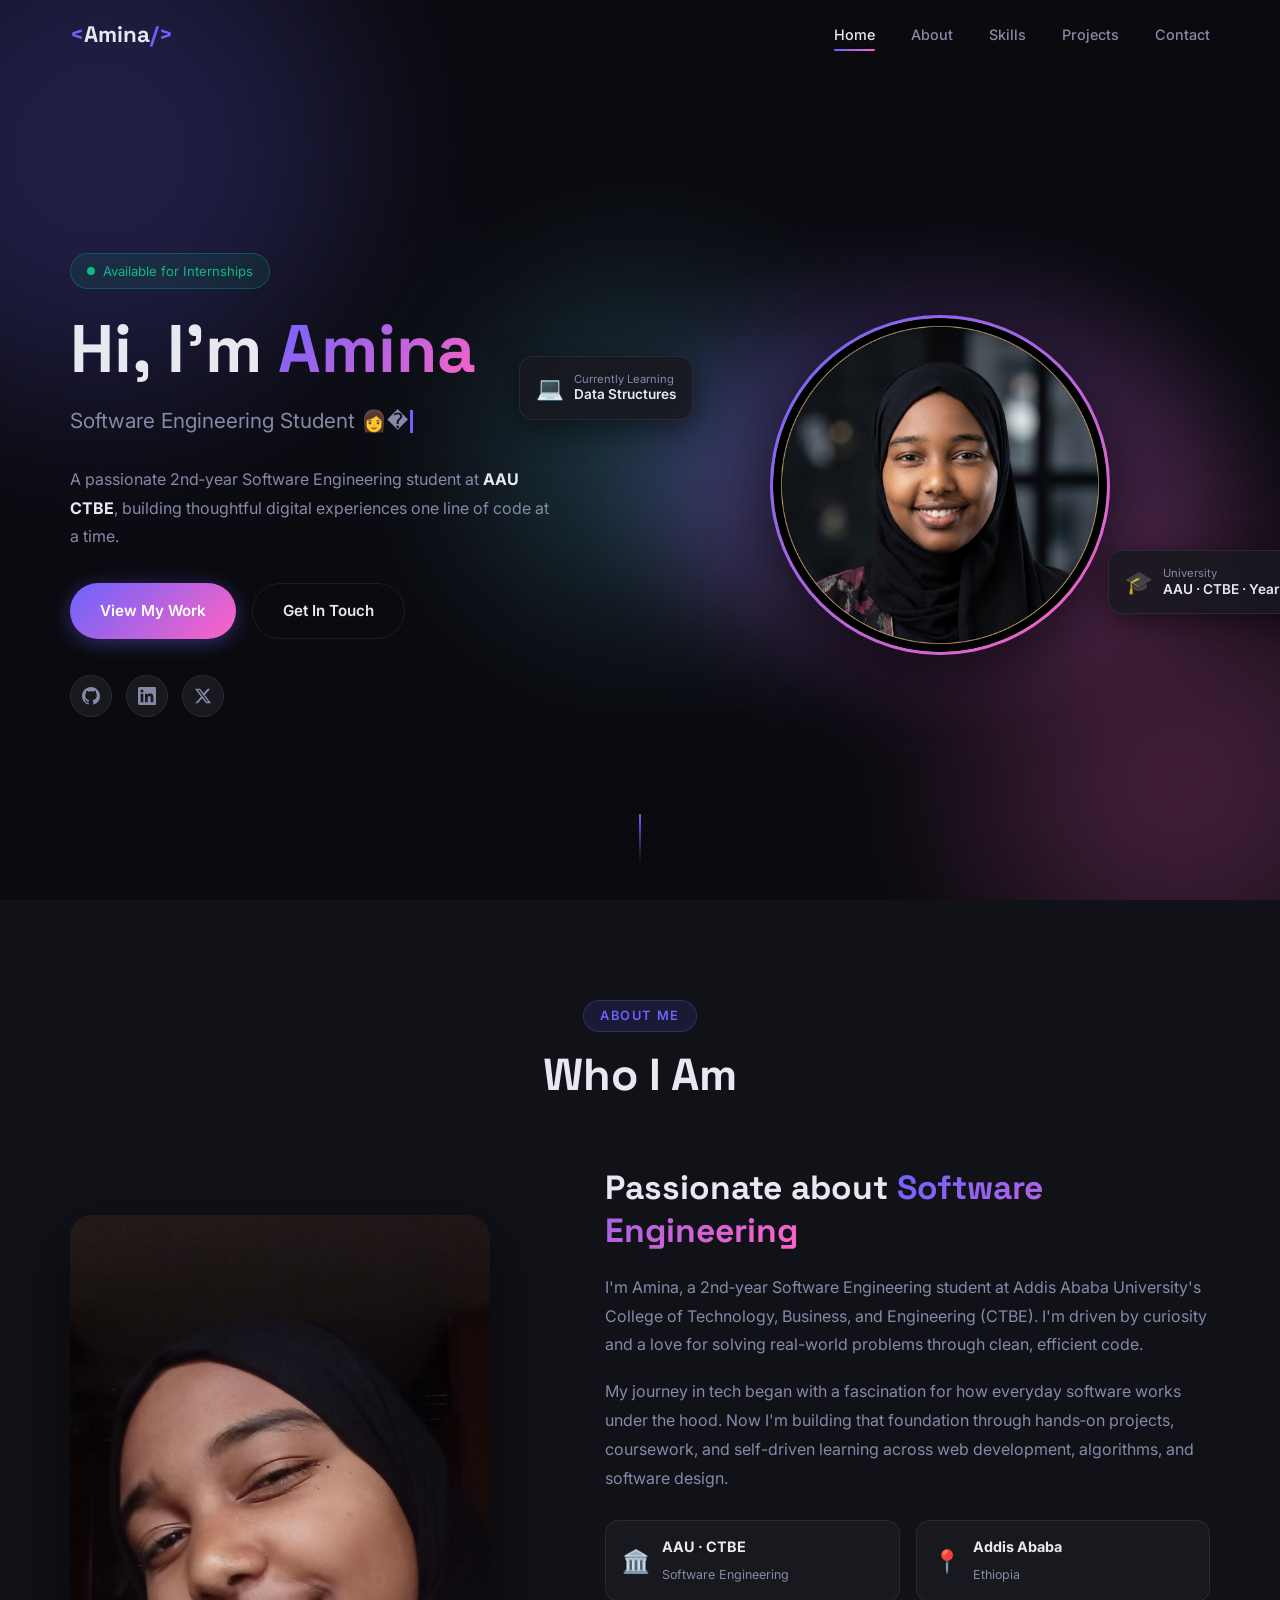
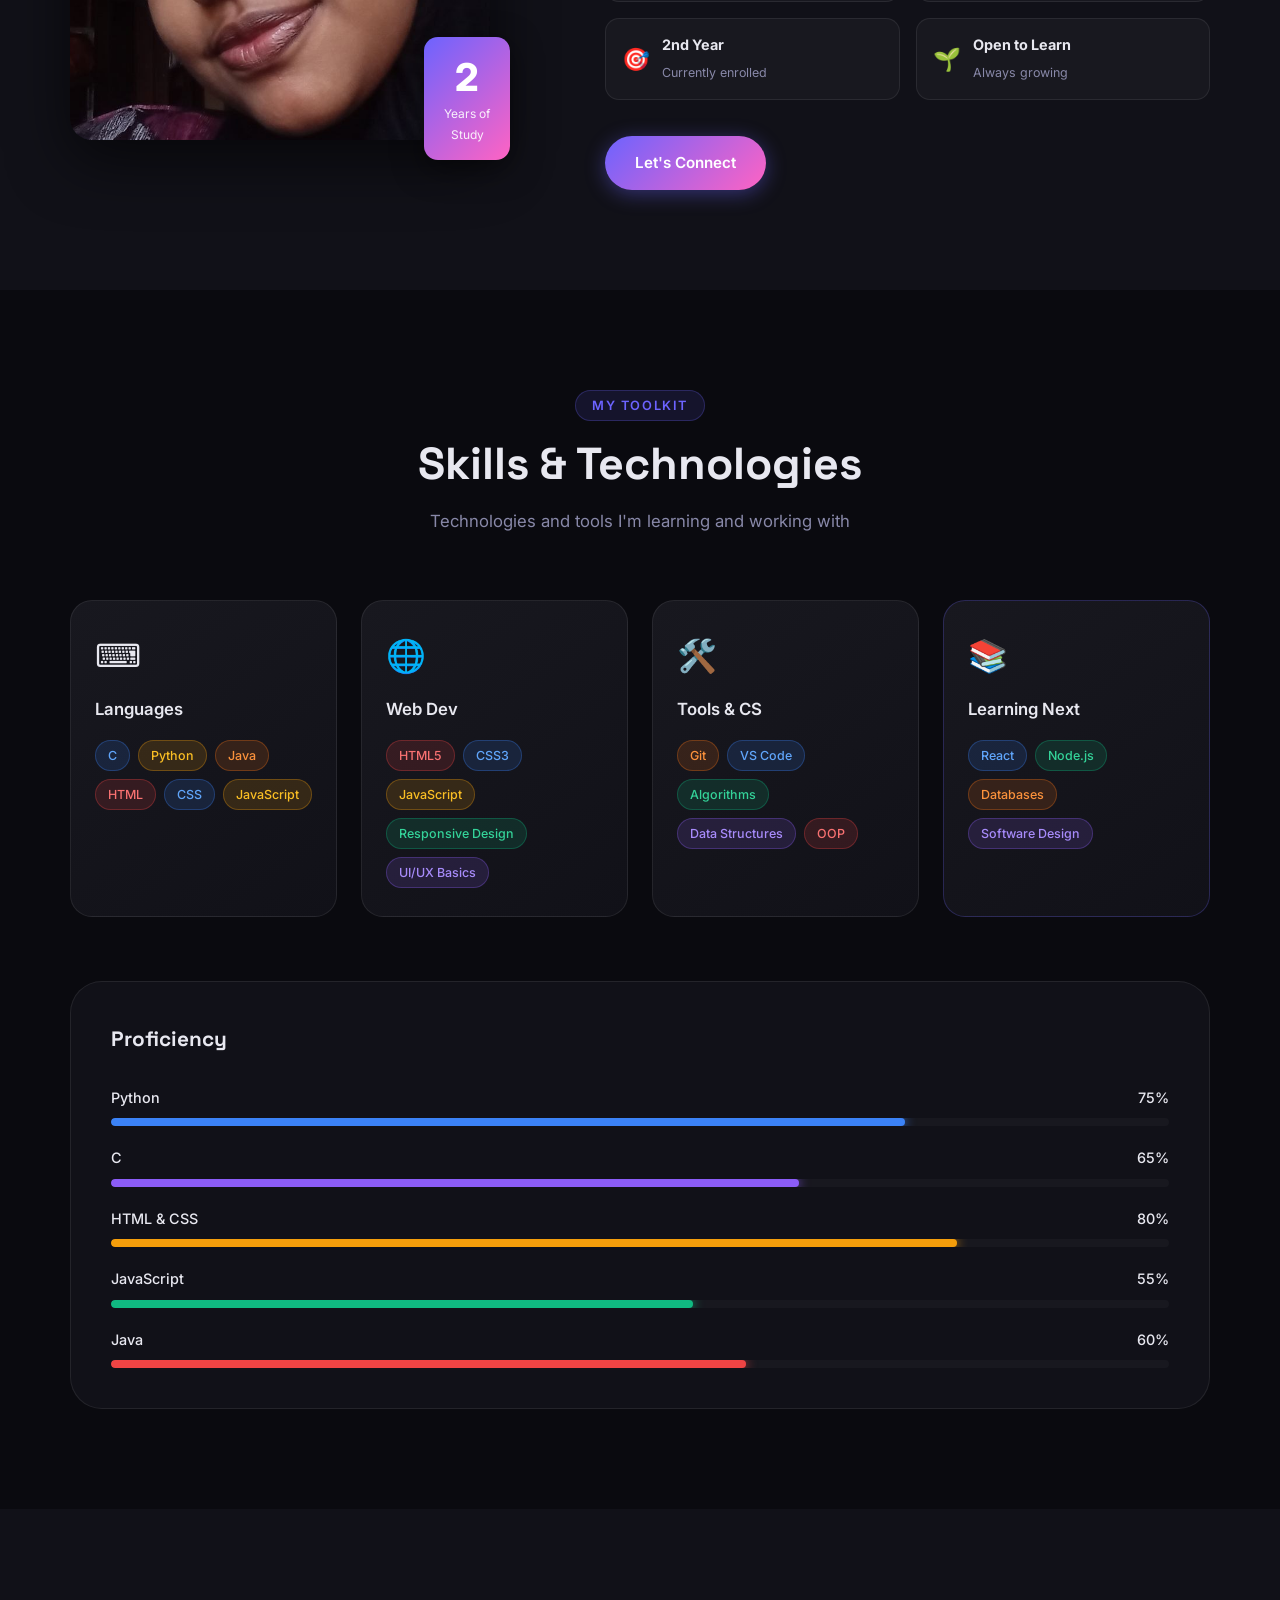
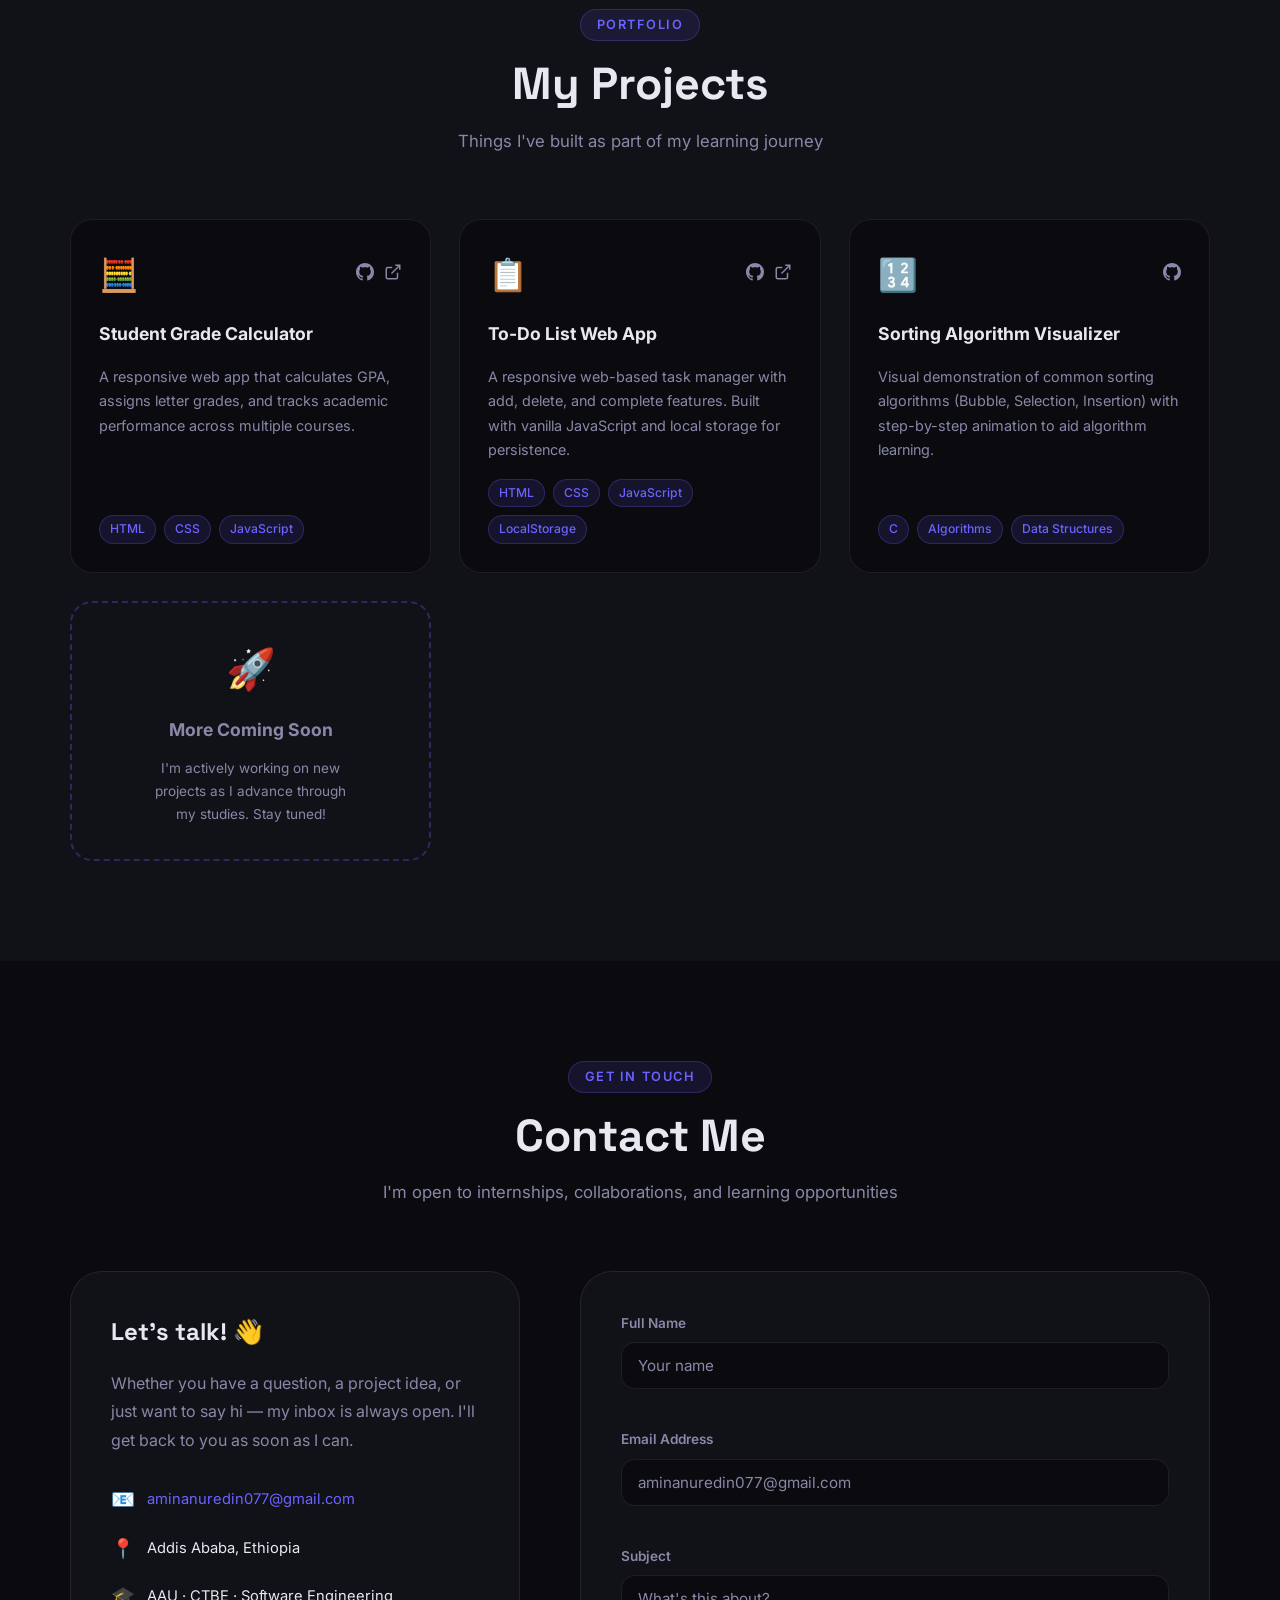
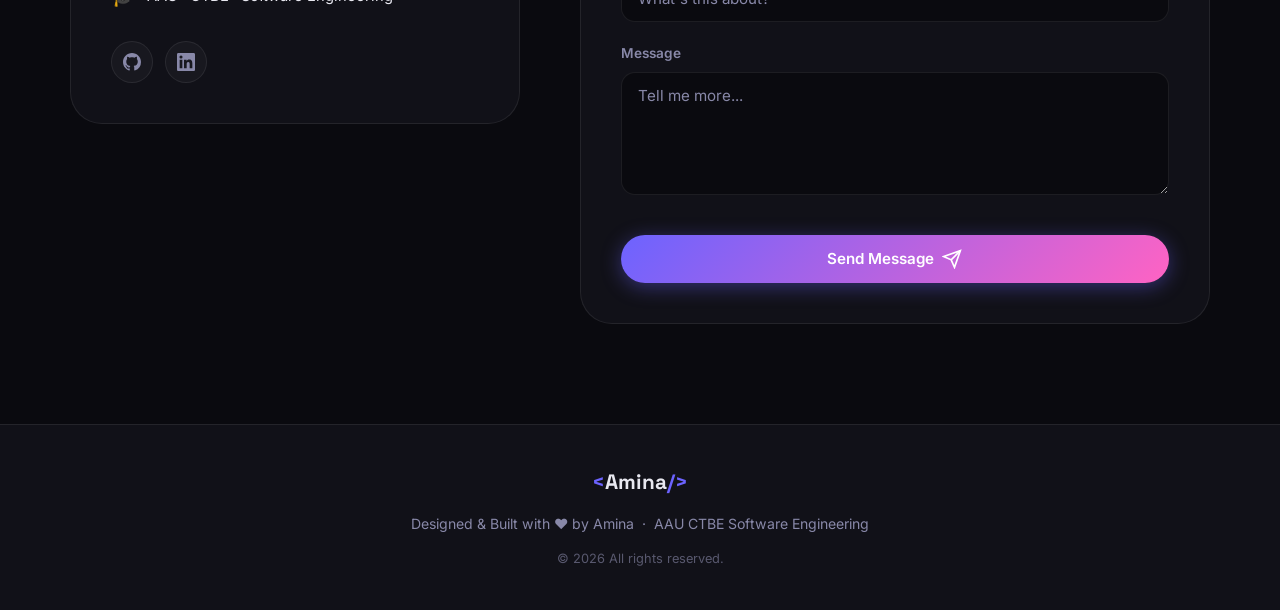
==== PersonalPortfolio/index.html @ adcaab6f "git is linked updated" ====
<!DOCTYPE html>
<html lang="en">
<head>
  <meta charset="UTF-8" />
  <meta name="viewport" content="width=device-width, initial-scale=1.0" />
  <meta name="description" content="Amina's personal portfolio — 2nd Year Software Engineering Student at AAU CTBE" />
  <title>Amina | Software Engineer</title>
  <link rel="stylesheet" href="portifolio.css" />
  <!-- Google Fonts -->
  <link rel="preconnect" href="https://fonts.googleapis.com" />
  <link rel="preconnect" href="https://fonts.gstatic.com" crossorigin />
  <link href="https://fonts.googleapis.com/css2?family=Inter:wght@300;400;500;600;700;800;900&family=Space+Grotesk:wght@400;500;600;700&display=swap" rel="stylesheet" />
</head>
<body>

  <!-- ============ NAVBAR ============ -->
  <header class="navbar" id="navbar">
    <div class="nav-container">
      <a href="#home" class="nav-logo">
        <span class="logo-bracket">&lt;</span>Amina<span class="logo-bracket">/&gt;</span>
      </a>
      <nav class="nav-links" id="navLinks">
        <a href="#home"     class="nav-link active">Home</a>
        <a href="#about"    class="nav-link">About</a>
        <a href="#skills"   class="nav-link">Skills</a>
        <a href="#projects" class="nav-link">Projects</a>
        <a href="#contact"  class="nav-link">Contact</a>
      </nav>
      <button class="hamburger" id="hamburger" aria-label="Toggle navigation" aria-expanded="false">
        <span></span><span></span><span></span>
      </button>
    </div>
  </header>

  <!-- ============ HERO ============ -->
  <section class="hero" id="home">
    <!-- Animated background blobs -->
    <div class="blob blob-1"></div>
    <div class="blob blob-2"></div>
    <div class="blob blob-3"></div>

    <div class="hero-content">
      <div class="hero-text" data-animate="fade-left">
        <div class="hero-badge">
          <span class="badge-dot"></span>
          Available for Internships
        </div>
        <h1 class="hero-title">
          Hi, I'm <span class="gradient-text">Amina</span>
        </h1>
        <p class="hero-subtitle typewriter" id="typewriter"></p>
        <p class="hero-desc">
          A passionate 2nd‑year Software Engineering student at <strong>AAU CTBE</strong>, 
          building thoughtful digital experiences one line of code at a time.
        </p>
        <div class="hero-cta">
          <a href="#projects" class="btn btn-primary">View My Work</a>
          <a href="#contact"  class="btn btn-secondary">Get In Touch</a>
        </div>
        <div class="hero-socials">
          <a href="#" class="social-link" aria-label="GitHub">
            <svg viewBox="0 0 24 24" fill="currentColor"><path d="M12 0C5.37 0 0 5.37 0 12c0 5.31 3.435 9.795 8.205 11.385.6.105.825-.255.825-.57 0-.285-.015-1.23-.015-2.235-3.015.555-3.795-.735-4.035-1.41-.135-.345-.72-1.41-1.23-1.695-.42-.225-1.02-.78-.015-.795.945-.015 1.62.87 1.845 1.23 1.08 1.815 2.805 1.305 3.495.99.105-.78.42-1.305.765-1.605-2.67-.3-5.46-1.335-5.46-5.925 0-1.305.465-2.385 1.23-3.225-.12-.3-.54-1.53.12-3.18 0 0 1.005-.315 3.3 1.23.96-.27 1.98-.405 3-.405s2.04.135 3 .405c2.295-1.56 3.3-1.23 3.3-1.23.66 1.65.24 2.88.12 3.18.765.84 1.23 1.905 1.23 3.225 0 4.605-2.805 5.625-5.475 5.925.435.375.81 1.095.81 2.22 0 1.605-.015 2.895-.015 3.3 0 .315.225.69.825.57A12.02 12.02 0 0 0 24 12c0-6.63-5.37-12-12-12z"/></svg>
          </a>
          <a href="#" class="social-link" aria-label="LinkedIn">
            <svg viewBox="0 0 24 24" fill="currentColor"><path d="M20.447 20.452h-3.554v-5.569c0-1.328-.027-3.037-1.852-3.037-1.853 0-2.136 1.445-2.136 2.939v5.667H9.351V9h3.414v1.561h.046c.477-.9 1.637-1.85 3.37-1.85 3.601 0 4.267 2.37 4.267 5.455v6.286zM5.337 7.433a2.062 2.062 0 0 1-2.063-2.065 2.064 2.064 0 1 1 2.063 2.065zm1.782 13.019H3.555V9h3.564v11.452zM22.225 0H1.771C.792 0 0 .774 0 1.729v20.542C0 23.227.792 24 1.771 24h20.451C23.2 24 24 23.227 24 22.271V1.729C24 .774 23.2 0 22.222 0h.003z"/></svg>
          </a>
          <a href="#" class="social-link" aria-label="Twitter/X">
            <svg viewBox="0 0 24 24" fill="currentColor"><path d="M18.244 2.25h3.308l-7.227 8.26 8.502 11.24H16.17l-5.214-6.817L4.99 21.75H1.68l7.73-8.835L1.254 2.25H8.08l4.713 6.231zm-1.161 17.52h1.833L7.084 4.126H5.117z"/></svg>
          </a>
        </div>
      </div>

      <div class="hero-image-wrapper" data-animate="fade-right">
        <div class="image-glow"></div>
        <div class="hero-image-container">
          <img src="asset/profile.jpg" alt="Amina — Software Engineering Student" class="hero-img" fetchpriority="high" />
        </div>
        <div class="floating-card card-1">
          <span class="card-icon">💻</span>
          <div>
            <p class="card-label">Currently Learning</p>
            <p class="card-value">Data Structures</p>
          </div>
        </div>
        <div class="floating-card card-2">
          <span class="card-icon">🎓</span>
          <div>
            <p class="card-label">University</p>
            <p class="card-value">AAU · CTBE · Year 2</p>
          </div>
        </div>
      </div>
    </div>

    <a href="#about" class="scroll-indicator" aria-label="Scroll down">
      <div class="scroll-line"></div>
    </a>
  </section>

  <!-- ============ ABOUT ============ -->
  <section class="about section" id="about">
    <div class="container">
      <div class="section-header" data-animate="fade-up">
        <span class="section-tag">About Me</span>
        <h2 class="section-title">Who I Am</h2>
      </div>

      <div class="about-grid">
        <div class="about-image-col" data-animate="fade-right">
          <div class="about-img-wrapper">
            <img src="asset/amina.jpg" alt="Amina" class="about-img" loading="lazy" />
            <div class="about-img-badge">
              <span>2</span>
              <small>Years of<br>Study</small>
            </div>
          </div>
        </div>

        <div class="about-text-col" data-animate="fade-left">
          <h3 class="about-heading">Passionate about <span class="gradient-text">Software Engineering</span></h3>
          <p class="about-p">
            I'm Amina, a 2nd‑year Software Engineering student at Addis Ababa University's 
            College of Technology, Business, and Engineering (CTBE). I'm driven by curiosity 
            and a love for solving real-world problems through clean, efficient code.
          </p>
          <p class="about-p">
            My journey in tech began with a fascination for how everyday software works under 
            the hood. Now I'm building that foundation through hands‑on projects, coursework, 
            and self-driven learning across web development, algorithms, and software design.
          </p>
          <div class="about-facts">
            <div class="fact-item">
              <span class="fact-icon">🏛️</span>
              <div>
                <strong>AAU · CTBE</strong>
                <small>Software Engineering</small>
              </div>
            </div>
            <div class="fact-item">
              <span class="fact-icon">📍</span>
              <div>
                <strong>Addis Ababa</strong>
                <small>Ethiopia</small>
              </div>
            </div>
            <div class="fact-item">
              <span class="fact-icon">🎯</span>
              <div>
                <strong>2nd Year</strong>
                <small>Currently enrolled</small>
              </div>
            </div>
            <div class="fact-item">
              <span class="fact-icon">🌱</span>
              <div>
                <strong>Open to Learn</strong>
                <small>Always growing</small>
              </div>
            </div>
          </div>
          <a href="#contact" class="btn btn-primary">Let's Connect</a>
        </div>
      </div>
    </div>
  </section>

  <!-- ============ SKILLS ============ -->
  <section class="skills section" id="skills">
    <div class="container">
      <div class="section-header" data-animate="fade-up">
        <span class="section-tag">My Toolkit</span>
        <h2 class="section-title">Skills & Technologies</h2>
        <p class="section-desc">Technologies and tools I'm learning and working with</p>
      </div>

      <div class="skills-grid">

        <!-- Programming Languages -->
        <div class="skill-card" data-animate="fade-up" data-delay="0">
          <div class="skill-card-icon">⌨️</div>
          <h3 class="skill-card-title">Languages</h3>
          <div class="skill-tags">
            <span class="skill-tag tag-blue">C</span>
            <span class="skill-tag tag-yellow">Python</span>
            <span class="skill-tag tag-orange">Java</span>
            <span class="skill-tag tag-red">HTML</span>
            <span class="skill-tag tag-blue">CSS</span>
            <span class="skill-tag tag-yellow">JavaScript</span>
          </div>
        </div>

        <!-- Web Development -->
        <div class="skill-card" data-animate="fade-up" data-delay="100">
          <div class="skill-card-icon">🌐</div>
          <h3 class="skill-card-title">Web Dev</h3>
          <div class="skill-tags">
            <span class="skill-tag tag-red">HTML5</span>
            <span class="skill-tag tag-blue">CSS3</span>
            <span class="skill-tag tag-yellow">JavaScript</span>
            <span class="skill-tag tag-green">Responsive Design</span>
            <span class="skill-tag tag-purple">UI/UX Basics</span>
          </div>
        </div>

        <!-- Tools & CS Concepts -->
        <div class="skill-card" data-animate="fade-up" data-delay="200">
          <div class="skill-card-icon">🛠️</div>
          <h3 class="skill-card-title">Tools & CS</h3>
          <div class="skill-tags">
            <span class="skill-tag tag-orange">Git</span>
            <span class="skill-tag tag-blue">VS Code</span>
            <span class="skill-tag tag-green">Algorithms</span>
            <span class="skill-tag tag-purple">Data Structures</span>
            <span class="skill-tag tag-red">OOP</span>
          </div>
        </div>

        <!-- Currently Learning -->
        <div class="skill-card skill-card-learning" data-animate="fade-up" data-delay="300">
          <div class="skill-card-icon">📚</div>
          <h3 class="skill-card-title">Learning Next</h3>
          <div class="skill-tags">
            <span class="skill-tag tag-blue">React</span>
            <span class="skill-tag tag-green">Node.js</span>
            <span class="skill-tag tag-orange">Databases</span>
            <span class="skill-tag tag-purple">Software Design</span>
          </div>
        </div>

      </div>

      <!-- Proficiency bars -->
      <div class="proficiency-section" data-animate="fade-up">
        <h3 class="proficiency-title">Proficiency</h3>
        <div class="progress-list">
          <div class="progress-item">
            <div class="progress-header">
              <span>Python</span><span>75%</span>
            </div>
            <div class="progress-bar"><div class="progress-fill" data-width="75" style="--bar-color: #3b82f6"></div></div>
          </div>
          <div class="progress-item">
            <div class="progress-header">
              <span>C</span><span>65%</span>
            </div>
            <div class="progress-bar"><div class="progress-fill" data-width="65" style="--bar-color: #8b5cf6"></div></div>
          </div>
          <div class="progress-item">
            <div class="progress-header">
              <span>HTML &amp; CSS</span><span>80%</span>
            </div>
            <div class="progress-bar"><div class="progress-fill" data-width="80" style="--bar-color: #f59e0b"></div></div>
          </div>
          <div class="progress-item">
            <div class="progress-header">
              <span>JavaScript</span><span>55%</span>
            </div>
            <div class="progress-bar"><div class="progress-fill" data-width="55" style="--bar-color: #10b981"></div></div>
          </div>
          <div class="progress-item">
            <div class="progress-header">
              <span>Java</span><span>60%</span>
            </div>
            <div class="progress-bar"><div class="progress-fill" data-width="60" style="--bar-color: #ef4444"></div></div>
          </div>
        </div>
      </div>

    </div>
  </section>

  <!-- ============ PROJECTS ============ -->
  <section class="projects section" id="projects">
    <div class="container">
      <div class="section-header" data-animate="fade-up">
        <span class="section-tag">Portfolio</span>
        <h2 class="section-title">My Projects</h2>
        <p class="section-desc">Things I've built as part of my learning journey</p>
      </div>

      <div class="projects-grid">

        <article class="project-card" data-animate="fade-up" data-delay="0">
          <div class="project-card-header">
            <div class="project-icon">🧮</div>
            <div class="project-links">
              <a href="https://github.com/amina550/Projects/tree/main/grade_calculator" class="project-link-icon" aria-label="View Code" target="_blank" rel="noopener noreferrer">
                <svg viewBox="0 0 24 24" fill="currentColor" width="18" height="18"><path d="M12 0C5.37 0 0 5.37 0 12c0 5.31 3.435 9.795 8.205 11.385.6.105.825-.255.825-.57 0-.285-.015-1.23-.015-2.235-3.015.555-3.795-.735-4.035-1.41-.135-.345-.72-1.41-1.23-1.695-.42-.225-1.02-.78-.015-.795.945-.015 1.62.87 1.845 1.23 1.08 1.815 2.805 1.305 3.495.99.105-.78.42-1.305.765-1.605-2.67-.3-5.46-1.335-5.46-5.925 0-1.305.465-2.385 1.23-3.225-.12-.3-.54-1.53.12-3.18 0 0 1.005-.315 3.3 1.23.96-.27 1.98-.405 3-.405s2.04.135 3 .405c2.295-1.56 3.3-1.23 3.3-1.23.66 1.65.24 2.88.12 3.18.765.84 1.23 1.905 1.23 3.225 0 4.605-2.805 5.625-5.475 5.925.435.375.81 1.095.81 2.22 0 1.605-.015 2.895-.015 3.3 0 .315.225.69.825.57A12.02 12.02 0 0 0 24 12c0-6.63-5.37-12-12-12z"/></svg>
              </a>
              <a href="https://gradecalculator-pink.vercel.app/" class="project-link-icon" aria-label="Live Demo" target="_blank" rel="noopener noreferrer">
                <svg viewBox="0 0 24 24" fill="none" stroke="currentColor" stroke-width="2" width="18" height="18"><path d="M18 13v6a2 2 0 0 1-2 2H5a2 2 0 0 1-2-2V8a2 2 0 0 1 2-2h6"/><polyline points="15 3 21 3 21 9"/><line x1="10" y1="14" x2="21" y2="3"/></svg>
              </a>
            </div>
          </div>
          <h3 class="project-title">Student Grade Calculator</h3>
          <p class="project-desc">A responsive web app that calculates GPA, assigns letter grades, and tracks academic performance across multiple courses.</p>
          <div class="project-tech">
            <span class="tech-tag">HTML</span>
            <span class="tech-tag">CSS</span>
            <span class="tech-tag">JavaScript</span>
          </div>
        </article>

        <article class="project-card" data-animate="fade-up" data-delay="100">
          <div class="project-card-header">
            <div class="project-icon">📋</div>
            <div class="project-links">
              <a href="https://github.com/amina550/Projects/tree/83aad7fad4a5e379a4d512c1fc8b2725721485b0/Todo-list" class="project-link-icon" aria-label="View Code" target="_blank" rel="noopener noreferrer">
                <svg viewBox="0 0 24 24" fill="currentColor" width="18" height="18"><path d="M12 0C5.37 0 0 5.37 0 12c0 5.31 3.435 9.795 8.205 11.385.6.105.825-.255.825-.57 0-.285-.015-1.23-.015-2.235-3.015.555-3.795-.735-4.035-1.41-.135-.345-.72-1.41-1.23-1.695-.42-.225-1.02-.78-.015-.795.945-.015 1.62.87 1.845 1.23 1.08 1.815 2.805 1.305 3.495.99.105-.78.42-1.305.765-1.605-2.67-.3-5.46-1.335-5.46-5.925 0-1.305.465-2.385 1.23-3.225-.12-.3-.54-1.53.12-3.18 0 0 1.005-.315 3.3 1.23.96-.27 1.98-.405 3-.405s2.04.135 3 .405c2.295-1.56 3.3-1.23 3.3-1.23.66 1.65.24 2.88.12 3.18.765.84 1.23 1.905 1.23 3.225 0 4.605-2.805 5.625-5.475 5.925.435.375.81 1.095.81 2.22 0 1.605-.015 2.895-.015 3.3 0 .315.225.69.825.57A12.02 12.02 0 0 0 24 12c0-6.63-5.37-12-12-12z"/></svg>
              </a>
              <a href="https://amina-pp.vercel.app/" class="project-link-icon" aria-label="Live Demo" target="_blank" rel="noopener noreferrer">
                <svg viewBox="0 0 24 24" fill="none" stroke="currentColor" stroke-width="2" width="18" height="18"><path d="M18 13v6a2 2 0 0 1-2 2H5a2 2 0 0 1-2-2V8a2 2 0 0 1 2-2h6"/><polyline points="15 3 21 3 21 9"/><line x1="10" y1="14" x2="21" y2="3"/></svg>
              </a>
            </div>
          </div>
          <h3 class="project-title">To-Do List Web App</h3>
          <p class="project-desc">A responsive web-based task manager with add, delete, and complete features. Built with vanilla JavaScript and local storage for persistence.</p>
          <div class="project-tech">
            <span class="tech-tag">HTML</span>
            <span class="tech-tag">CSS</span>
            <span class="tech-tag">JavaScript</span>
            <span class="tech-tag">LocalStorage</span>
          </div>
        </article>

        <article class="project-card" data-animate="fade-up" data-delay="200">
          <div class="project-card-header">
            <div class="project-icon">🔢</div>
            <div class="project-links">
              <a href="#" class="project-link-icon" aria-label="View Code">
                <svg viewBox="0 0 24 24" fill="currentColor" width="18" height="18"><path d="M12 0C5.37 0 0 5.37 0 12c0 5.31 3.435 9.795 8.205 11.385.6.105.825-.255.825-.57 0-.285-.015-1.23-.015-2.235-3.015.555-3.795-.735-4.035-1.41-.135-.345-.72-1.41-1.23-1.695-.42-.225-1.02-.78-.015-.795.945-.015 1.62.87 1.845 1.23 1.08 1.815 2.805 1.305 3.495.99.105-.78.42-1.305.765-1.605-2.67-.3-5.46-1.335-5.46-5.925 0-1.305.465-2.385 1.23-3.225-.12-.3-.54-1.53.12-3.18 0 0 1.005-.315 3.3 1.23.96-.27 1.98-.405 3-.405s2.04.135 3 .405c2.295-1.56 3.3-1.23 3.3-1.23.66 1.65.24 2.88.12 3.18.765.84 1.23 1.905 1.23 3.225 0 4.605-2.805 5.625-5.475 5.925.435.375.81 1.095.81 2.22 0 1.605-.015 2.895-.015 3.3 0 .315.225.69.825.57A12.02 12.02 0 0 0 24 12c0-6.63-5.37-12-12-12z"/></svg>
              </a>
            </div>
          </div>
          <h3 class="project-title">Sorting Algorithm Visualizer</h3>
          <p class="project-desc">Visual demonstration of common sorting algorithms (Bubble, Selection, Insertion) with step-by-step animation to aid algorithm learning.</p>
          <div class="project-tech">
            <span class="tech-tag">C</span>
            <span class="tech-tag">Algorithms</span>
            <span class="tech-tag">Data Structures</span>
          </div>
        </article>

        <!-- Add More / Coming Soon -->
        <article class="project-card project-card-coming" data-animate="fade-up" data-delay="300">
          <div class="coming-soon-inner">
            <span class="coming-icon">🚀</span>
            <h3>More Coming Soon</h3>
            <p>I'm actively working on new projects as I advance through my studies. Stay tuned!</p>
          </div>
        </article>

      </div>
    </div>
  </section>

  <!-- ============ CONTACT ============ -->
  <section class="contact section" id="contact">
    <div class="container">
      <div class="section-header" data-animate="fade-up">
        <span class="section-tag">Get In Touch</span>
        <h2 class="section-title">Contact Me</h2>
        <p class="section-desc">I'm open to internships, collaborations, and learning opportunities</p>
      </div>

      <div class="contact-grid">

        <div class="contact-info" data-animate="fade-right">
          <div class="contact-card-info">
            <h3>Let's talk! 👋</h3>
            <p>Whether you have a question, a project idea, or just want to say hi — my inbox is always open. I'll get back to you as soon as I can.</p>
            <ul class="contact-details">
              <li>
                <span class="contact-icon">📧</span>
                <a href="mailto:aminanuredin077@gmail.com">aminanuredin077@gmail.com</a>
              </li>
              <li>
                <span class="contact-icon">📍</span>
                <span>Addis Ababa, Ethiopia</span>
              </li>
              <li>
                <span class="contact-icon">🎓</span>
                <span>AAU · CTBE · Software Engineering</span>
              </li>
            </ul>
            <div class="contact-socials">
              <a href="https://github.com/amina550" class="social-link" aria-label="GitHub">
                <svg viewBox="0 0 24 24" fill="currentColor"><path d="M12 0C5.37 0 0 5.37 0 12c0 5.31 3.435 9.795 8.205 11.385.6.105.825-.255.825-.57 0-.285-.015-1.23-.015-2.235-3.015.555-3.795-.735-4.035-1.41-.135-.345-.72-1.41-1.23-1.695-.42-.225-1.02-.78-.015-.795.945-.015 1.62.87 1.845 1.23 1.08 1.815 2.805 1.305 3.495.99.105-.78.42-1.305.765-1.605-2.67-.3-5.46-1.335-5.46-5.925 0-1.305.465-2.385 1.23-3.225-.12-.3-.54-1.53.12-3.18 0 0 1.005-.315 3.3 1.23.96-.27 1.98-.405 3-.405s2.04.135 3 .405c2.295-1.56 3.3-1.23 3.3-1.23.66 1.65.24 2.88.12 3.18.765.84 1.23 1.905 1.23 3.225 0 4.605-2.805 5.625-5.475 5.925.435.375.81 1.095.81 2.22 0 1.605-.015 2.895-.015 3.3 0 .315.225.69.825.57A12.02 12.02 0 0 0 24 12c0-6.63-5.37-12-12-12z"/></svg>
              </a>
              <a href="#" class="social-link" aria-label="LinkedIn">
                <svg viewBox="0 0 24 24" fill="currentColor"><path d="M20.447 20.452h-3.554v-5.569c0-1.328-.027-3.037-1.852-3.037-1.853 0-2.136 1.445-2.136 2.939v5.667H9.351V9h3.414v1.561h.046c.477-.9 1.637-1.85 3.37-1.85 3.601 0 4.267 2.37 4.267 5.455v6.286zM5.337 7.433a2.062 2.062 0 0 1-2.063-2.065 2.064 2.064 0 1 1 2.063 2.065zm1.782 13.019H3.555V9h3.564v11.452zM22.225 0H1.771C.792 0 0 .774 0 1.729v20.542C0 23.227.792 24 1.771 24h20.451C23.2 24 24 23.227 24 22.271V1.729C24 .774 23.2 0 22.222 0h.003z"/></svg>
              </a>
            </div>
          </div>
        </div>

        <form class="contact-form" id="contactForm" data-animate="fade-left" novalidate>
          <div class="form-group">
            <label for="name">Full Name</label>
            <input type="text" id="name" name="name" placeholder="Your name" required />
            <span class="form-error" id="nameError"></span>
          </div>
          <div class="form-group">
            <label for="email">Email Address</label>
            <input type="email" id="email" name="email" placeholder="aminanuredin077@gmail.com" required />
            <span class="form-error" id="emailError"></span>
          </div>
          <div class="form-group">
            <label for="subject">Subject</label>
            <input type="text" id="subject" name="subject" placeholder="What's this about?" />
          </div>
          <div class="form-group">
            <label for="message">Message</label>
            <textarea id="message" name="message" placeholder="Tell me more..." rows="5" required></textarea>
            <span class="form-error" id="messageError"></span>
          </div>
          <button type="submit" class="btn btn-primary btn-full" id="submitBtn">
            <span class="btn-text">Send Message</span>
            <svg class="btn-icon" viewBox="0 0 24 24" fill="none" stroke="currentColor" stroke-width="2" width="20" height="20">
              <line x1="22" y1="2" x2="11" y2="13"/><polygon points="22 2 15 22 11 13 2 9 22 2"/>
            </svg>
          </button>
          <div class="form-success" id="formSuccess">
            <span>✅ Message sent! I'll get back to you soon.</span>
          </div>
        </form>

      </div>
    </div>
  </section>

  <!-- ============ FOOTER ============ -->
  <footer class="footer">
    <div class="container">
      <div class="footer-inner">
        <a href="#home" class="nav-logo footer-logo">
          <span class="logo-bracket">&lt;</span>Amina<span class="logo-bracket">/&gt;</span>
        </a>
        <p class="footer-text">
          Designed &amp; Built with ❤️ by Amina &nbsp;·&nbsp; AAU CTBE Software Engineering
        </p>
        <p class="footer-copy">© <span id="year"></span> All rights reserved.</p>
      </div>
    </div>
  </footer>

  <script src="portifolio.js"></script>
</body>
</html>
---- PersonalPortfolio/portifolio.css ----
/* =============================================
   PORTFOLIO CSS — Amina | AAU CTBE Sof. Eng.
   Design: Modern, Dark-mode-first, Responsive
   ============================================= */

/* ---- 1. CSS CUSTOM PROPERTIES ---- */
:root {
  --clr-bg:          #0a0a0f;
  --clr-surface:     #111118;
  --clr-surface-2:   #18181f;
  --clr-border:      rgba(255,255,255,0.08);
  --clr-text:        #e8e8f0;
  --clr-text-muted:  #8888a8;
  --clr-primary:     #6c63ff;
  --clr-primary-glow:rgba(108,99,255,0.35);
  --clr-secondary:   #ff63c3;
  --clr-accent:      #63deff;
  --clr-green:       #10b981;
  --clr-yellow:      #f59e0b;
  --clr-red:         #ef4444;
  --grad-primary:    linear-gradient(135deg, #6c63ff 0%, #ff63c3 100%);
  --grad-card:       linear-gradient(145deg, #18181f, #111118);
  --radius-sm:       8px;
  --radius-md:       14px;
  --radius-lg:       22px;
  --radius-xl:       32px;
  --shadow-sm:       0 2px 12px rgba(0,0,0,0.4);
  --shadow-md:       0 8px 30px rgba(0,0,0,0.5);
  --shadow-lg:       0 20px 60px rgba(0,0,0,0.6);
  --transition:      0.3s cubic-bezier(0.4,0,0.2,1);
  --nav-h:           70px;
  --container-max:   1140px;
}

/* ---- 2. RESET & BASE ---- */
*, *::before, *::after { box-sizing: border-box; margin: 0; padding: 0; }

html {
  scroll-behavior: smooth;
  scroll-padding-top: var(--nav-h);
}

body {
  font-family: 'Inter', system-ui, sans-serif;
  background-color: var(--clr-bg);
  color: var(--clr-text);
  line-height: 1.7;
  overflow-x: hidden;
}

img { max-width: 100%; display: block; }
a  { text-decoration: none; color: inherit; }
ul { list-style: none; }
button { border: none; cursor: pointer; font-family: inherit; }

/* ---- 3. UTILITY ---- */
.container {
  width: 90%;
  max-width: var(--container-max);
  margin-inline: auto;
}

.gradient-text {
  background: var(--grad-primary);
  -webkit-background-clip: text;
  background-clip: text;
  -webkit-text-fill-color: transparent;
}

.section { padding-block: 100px; }

.section-header {
  text-align: center;
  margin-bottom: 64px;
}

.section-tag {
  display: inline-block;
  font-size: 0.8rem;
  font-weight: 600;
  letter-spacing: 0.12em;
  text-transform: uppercase;
  color: var(--clr-primary);
  background: rgba(108,99,255,0.12);
  border: 1px solid rgba(108,99,255,0.25);
  padding: 4px 16px;
  border-radius: 50px;
  margin-bottom: 16px;
}

.section-title {
  font-family: 'Space Grotesk', sans-serif;
  font-size: clamp(2rem, 4vw, 2.8rem);
  font-weight: 700;
  line-height: 1.2;
  margin-bottom: 16px;
}

.section-desc {
  color: var(--clr-text-muted);
  font-size: 1.05rem;
  max-width: 540px;
  margin-inline: auto;
}

/* ---- 4. BUTTONS ---- */
.btn {
  display: inline-flex;
  align-items: center;
  gap: 8px;
  padding: 14px 30px;
  border-radius: 50px;
  font-size: 0.95rem;
  font-weight: 600;
  transition: all var(--transition);
  cursor: pointer;
}

.btn-primary {
  background: var(--grad-primary);
  color: #fff;
  box-shadow: 0 4px 20px rgba(108,99,255,0.4);
}
.btn-primary:hover {
  transform: translateY(-2px);
  box-shadow: 0 8px 30px rgba(108,99,255,0.55);
}

.btn-secondary {
  background: transparent;
  color: var(--clr-text);
  border: 1.5px solid var(--clr-border);
  backdrop-filter: blur(10px);
}
.btn-secondary:hover {
  border-color: var(--clr-primary);
  color: var(--clr-primary);
  transform: translateY(-2px);
}

.btn-full { width: 100%; justify-content: center; }

/* ---- 5. NAVBAR ---- */
.navbar {
  position: fixed;
  top: 0;
  inset-inline: 0;
  z-index: 1000;
  height: var(--nav-h);
  display: flex;
  align-items: center;
  transition: background var(--transition), box-shadow var(--transition);
}
.navbar.scrolled {
  background: rgba(10,10,15,0.85);
  backdrop-filter: blur(20px);
  -webkit-backdrop-filter: blur(20px);
  box-shadow: 0 1px 0 var(--clr-border);
}

.nav-container {
  width: 90%;
  max-width: var(--container-max);
  margin-inline: auto;
  display: flex;
  align-items: center;
  justify-content: space-between;
}

.nav-logo {
  font-family: 'Space Grotesk', sans-serif;
  font-size: 1.4rem;
  font-weight: 700;
  color: var(--clr-text);
  transition: color var(--transition);
}
.nav-logo:hover { color: var(--clr-primary); }
.logo-bracket { color: var(--clr-primary); }

.nav-links {
  display: flex;
  gap: 36px;
  align-items: center;
}

.nav-link {
  font-size: 0.9rem;
  font-weight: 500;
  color: var(--clr-text-muted);
  position: relative;
  transition: color var(--transition);
}
.nav-link::after {
  content: '';
  position: absolute;
  bottom: -4px;
  left: 0; right: 0;
  height: 2px;
  background: var(--grad-primary);
  border-radius: 2px;
  transform: scaleX(0);
  transform-origin: left;
  transition: transform var(--transition);
}
.nav-link:hover,
.nav-link.active { color: var(--clr-text); }
.nav-link:hover::after,
.nav-link.active::after { transform: scaleX(1); }

/* Hamburger */
.hamburger {
  display: none;
  flex-direction: column;
  gap: 5px;
  background: transparent;
  padding: 6px;
}
.hamburger span {
  display: block;
  width: 24px;
  height: 2px;
  background: var(--clr-text);
  border-radius: 2px;
  transition: all var(--transition);
}
.hamburger.open span:nth-child(1) { transform: translateY(7px) rotate(45deg); }
.hamburger.open span:nth-child(2) { opacity: 0; }
.hamburger.open span:nth-child(3) { transform: translateY(-7px) rotate(-45deg); }

/* ---- 6. HERO ---- */
.hero {
  min-height: 100vh;
  display: flex;
  align-items: center;
  position: relative;
  overflow: hidden;
  padding-top: var(--nav-h);
}

/* Animated blobs */
.blob {
  position: absolute;
  border-radius: 50%;
  filter: blur(90px);
  opacity: 0.22;
  animation: blobPulse 8s ease-in-out infinite;
}
.blob-1 {
  width: 500px; height: 500px;
  background: var(--clr-primary);
  top: -100px; left: -150px;
  animation-delay: 0s;
}
.blob-2 {
  width: 400px; height: 400px;
  background: var(--clr-secondary);
  bottom: -80px; right: -100px;
  animation-delay: 2.5s;
}
.blob-3 {
  width: 300px; height: 300px;
  background: var(--clr-accent);
  top: 50%; left: 50%;
  transform: translate(-50%,-50%);
  animation-delay: 5s;
}
@keyframes blobPulse {
  0%, 100% { transform: scale(1) translate(0,0); }
  33%       { transform: scale(1.1) translate(20px,-10px); }
  66%       { transform: scale(0.9) translate(-10px,20px); }
}

.hero-content {
  width: 90%;
  max-width: var(--container-max);
  margin-inline: auto;
  display: grid;
  grid-template-columns: 1fr 1fr;
  gap: 60px;
  align-items: center;
  position: relative;
  z-index: 1;
}

.hero-badge {
  display: inline-flex;
  align-items: center;
  gap: 8px;
  background: rgba(16,185,129,0.1);
  border: 1px solid rgba(16,185,129,0.3);
  border-radius: 50px;
  padding: 6px 16px;
  font-size: 0.82rem;
  color: var(--clr-green);
  margin-bottom: 24px;
}
.badge-dot {
  width: 8px; height: 8px;
  border-radius: 50%;
  background: var(--clr-green);
  animation: badgePulse 2s ease-in-out infinite;
}
@keyframes badgePulse {
  0%,100% { opacity: 1; transform: scale(1); }
  50%      { opacity: 0.5; transform: scale(1.4); }
}

.hero-title {
  font-family: 'Space Grotesk', sans-serif;
  font-size: clamp(2.6rem, 5.5vw, 4.2rem);
  font-weight: 800;
  line-height: 1.1;
  margin-bottom: 16px;
}

.hero-subtitle {
  font-size: clamp(1.05rem, 2vw, 1.3rem);
  color: var(--clr-text-muted);
  margin-bottom: 20px;
  min-height: 2em;
}

.cursor {
  display: inline-block;
  width: 3px;
  background: var(--clr-primary);
  margin-left: 2px;
  animation: blink 1s step-end infinite;
  vertical-align: text-bottom;
  height: 1.1em;
}
@keyframes blink { 0%,100% { opacity: 1; } 50% { opacity: 0; } }

.hero-desc {
  color: var(--clr-text-muted);
  font-size: 1rem;
  margin-bottom: 32px;
  max-width: 480px;
  line-height: 1.8;
}
.hero-desc strong { color: var(--clr-text); }

.hero-cta {
  display: flex;
  gap: 16px;
  flex-wrap: wrap;
  margin-bottom: 36px;
}

.hero-socials {
  display: flex;
  gap: 14px;
}
.social-link {
  width: 42px; height: 42px;
  display: grid;
  place-items: center;
  border-radius: 50%;
  background: var(--clr-surface-2);
  border: 1px solid var(--clr-border);
  color: var(--clr-text-muted);
  transition: all var(--transition);
}
.social-link svg { width: 18px; height: 18px; }
.social-link:hover {
  background: var(--clr-primary);
  border-color: var(--clr-primary);
  color: #fff;
  transform: translateY(-3px);
  box-shadow: 0 8px 20px rgba(108,99,255,0.4);
}

/* Hero image */
.hero-image-wrapper {
  position: relative;
  display: flex;
  justify-content: center;
  align-items: center;
}

.image-glow {
  position: absolute;
  inset: -20px;
  background: var(--grad-primary);
  border-radius: 50%;
  filter: blur(50px);
  opacity: 0.25;
  animation: glowPulse 4s ease-in-out infinite;
}
@keyframes glowPulse {
  0%,100% { opacity: 0.2; transform: scale(1); }
  50%      { opacity: 0.35; transform: scale(1.06); }
}

.hero-image-container {
  width: 340px; height: 340px;
  border-radius: 50%;
  overflow: hidden;
  border: 3px solid transparent;
  background:
    linear-gradient(var(--clr-surface), var(--clr-surface)) padding-box,
    var(--grad-primary) border-box;
  box-shadow: var(--shadow-lg);
  position: relative;
  z-index: 1;
}
.hero-img {
  width: 100%; height: 100%;
  object-fit: cover;
  object-position: center top;
  transition: transform 0.6s ease;
}
.hero-image-container:hover .hero-img { transform: scale(1.05); }

/* Floating cards on hero image */
.floating-card {
  position: absolute;
  display: flex;
  align-items: center;
  gap: 10px;
  background: rgba(24,24,31,0.85);
  backdrop-filter: blur(20px);
  -webkit-backdrop-filter: blur(20px);
  border: 1px solid var(--clr-border);
  border-radius: var(--radius-md);
  padding: 12px 16px;
  box-shadow: var(--shadow-md);
  z-index: 2;
  white-space: nowrap;
  animation: float 4s ease-in-out infinite;
}
.floating-card p { line-height: 1.3; }
.card-label { font-size: 0.7rem; color: var(--clr-text-muted); }
.card-value  { font-size: 0.85rem; font-weight: 600; }
.card-icon   { font-size: 1.4rem; }

.card-1 { top: 12%; left: -28%; animation-delay: 0s; }
.card-2 { bottom: 12%; right: -18%; animation-delay: 2s; }

@keyframes float {
  0%,100% { transform: translateY(0); }
  50%      { transform: translateY(-10px); }
}

/* Scroll indicator */
.scroll-indicator {
  position: absolute;
  bottom: 36px;
  left: 50%;
  transform: translateX(-50%);
  display: flex;
  flex-direction: column;
  align-items: center;
  animation: scrollBounce 2s ease-in-out infinite;
}
.scroll-line {
  width: 2px; height: 50px;
  background: linear-gradient(to bottom, var(--clr-primary), transparent);
  border-radius: 2px;
}
@keyframes scrollBounce {
  0%,100% { transform: translateX(-50%) translateY(0); opacity: 1; }
  50%      { transform: translateX(-50%) translateY(8px); opacity: 0.5; }
}

/* ---- 7. ABOUT ---- */
.about { background: var(--clr-surface); }

.about-grid {
  display: grid;
  grid-template-columns: 1fr 1.3fr;
  gap: 70px;
  align-items: center;
}

.about-img-wrapper {
  position: relative;
  max-width: 420px;
}
.about-img {
  width: 100%;
  aspect-ratio: 4/5;
  object-fit: cover;
  object-position: center top;
  border-radius: var(--radius-lg);
  box-shadow: var(--shadow-lg);
}
.about-img-badge {
  position: absolute;
  bottom: -20px;
  right: -20px;
  background: var(--grad-primary);
  color: #fff;
  border-radius: var(--radius-md);
  padding: 16px 20px;
  text-align: center;
  box-shadow: var(--shadow-md);
  line-height: 1.3;
}
.about-img-badge span { font-size: 2.4rem; font-weight: 800; display: block; }
.about-img-badge small { font-size: 0.75rem; opacity: 0.9; }

.about-heading {
  font-family: 'Space Grotesk', sans-serif;
  font-size: clamp(1.6rem, 3vw, 2.1rem);
  font-weight: 700;
  margin-bottom: 20px;
  line-height: 1.3;
}
.about-p {
  color: var(--clr-text-muted);
  margin-bottom: 18px;
  line-height: 1.8;
}

.about-facts {
  display: grid;
  grid-template-columns: 1fr 1fr;
  gap: 16px;
  margin: 28px 0 36px;
}
.fact-item {
  display: flex;
  align-items: center;
  gap: 12px;
  background: var(--clr-surface-2);
  border: 1px solid var(--clr-border);
  border-radius: var(--radius-md);
  padding: 14px 16px;
  transition: border-color var(--transition);
}
.fact-item:hover { border-color: var(--clr-primary); }
.fact-icon { font-size: 1.4rem; }
.fact-item strong { display: block; font-size: 0.9rem; color: var(--clr-text); }
.fact-item small  { font-size: 0.78rem; color: var(--clr-text-muted); }

/* ---- 8. SKILLS ---- */
.skills { background: var(--clr-bg); }

.skills-grid {
  display: grid;
  grid-template-columns: repeat(auto-fill, minmax(240px, 1fr));
  gap: 24px;
  margin-bottom: 64px;
}

.skill-card {
  background: var(--grad-card);
  border: 1px solid var(--clr-border);
  border-radius: var(--radius-lg);
  padding: 28px 24px;
  transition: all var(--transition);
  position: relative;
  overflow: hidden;
}
.skill-card::before {
  content: '';
  position: absolute;
  inset: 0;
  background: var(--grad-primary);
  opacity: 0;
  transition: opacity var(--transition);
}
.skill-card:hover {
  transform: translateY(-6px);
  border-color: rgba(108,99,255,0.4);
  box-shadow: 0 20px 50px rgba(108,99,255,0.15);
}
.skill-card:hover::before { opacity: 0.04; }

.skill-card-learning { border-color: rgba(108,99,255,0.25); }

.skill-card-icon {
  font-size: 2rem;
  margin-bottom: 12px;
  position: relative;
}
.skill-card-title {
  font-size: 1.05rem;
  font-weight: 600;
  margin-bottom: 16px;
  position: relative;
}
.skill-tags {
  display: flex;
  flex-wrap: wrap;
  gap: 8px;
  position: relative;
}

.skill-tag {
  font-size: 0.78rem;
  font-weight: 500;
  padding: 4px 12px;
  border-radius: 50px;
}
.tag-blue   { background: rgba(59,130,246,0.15); color: #60a5fa; border: 1px solid rgba(59,130,246,0.3); }
.tag-yellow { background: rgba(245,158,11,0.15); color: #fbbf24; border: 1px solid rgba(245,158,11,0.3); }
.tag-orange { background: rgba(249,115,22,0.15); color: #fb923c; border: 1px solid rgba(249,115,22,0.3); }
.tag-red    { background: rgba(239,68,68,0.15);  color: #f87171; border: 1px solid rgba(239,68,68,0.3);  }
.tag-green  { background: rgba(16,185,129,0.15); color: #34d399; border: 1px solid rgba(16,185,129,0.3); }
.tag-purple { background: rgba(139,92,246,0.15); color: #a78bfa; border: 1px solid rgba(139,92,246,0.3); }

/* Progress bars */
.proficiency-section {
  background: var(--clr-surface);
  border: 1px solid var(--clr-border);
  border-radius: var(--radius-xl);
  padding: 40px;
}
.proficiency-title {
  font-family: 'Space Grotesk', sans-serif;
  font-size: 1.3rem;
  font-weight: 700;
  margin-bottom: 28px;
}
.progress-list { display: flex; flex-direction: column; gap: 20px; }

.progress-item {}
.progress-header {
  display: flex;
  justify-content: space-between;
  font-size: 0.9rem;
  font-weight: 500;
  margin-bottom: 8px;
}
.progress-bar {
  width: 100%;
  height: 8px;
  background: var(--clr-surface-2);
  border-radius: 50px;
  overflow: hidden;
}
.progress-fill {
  height: 100%;
  width: 0%;
  background: var(--bar-color, var(--clr-primary));
  border-radius: 50px;
  transition: width 1.2s cubic-bezier(0.4,0,0.2,1);
  box-shadow: 0 0 12px var(--bar-color, var(--clr-primary));
}

/* ---- 9. PROJECTS ---- */
.projects { background: var(--clr-surface); }

.projects-grid {
  display: grid;
  grid-template-columns: repeat(auto-fill, minmax(280px, 1fr));
  gap: 28px;
}

.project-card {
  background: var(--clr-bg);
  border: 1px solid var(--clr-border);
  border-radius: var(--radius-lg);
  padding: 28px;
  transition: all var(--transition);
  display: flex;
  flex-direction: column;
  gap: 16px;
}
.project-card:hover {
  transform: translateY(-6px);
  border-color: rgba(108,99,255,0.4);
  box-shadow: 0 20px 50px rgba(108,99,255,0.12);
}

.project-card-header {
  display: flex;
  justify-content: space-between;
  align-items: center;
}
.project-icon { font-size: 2rem; }
.project-links { display: flex; gap: 10px; }
.project-link-icon {
  color: var(--clr-text-muted);
  transition: color var(--transition);
}
.project-link-icon:hover { color: var(--clr-primary); }

.project-title {
  font-size: 1.1rem;
  font-weight: 700;
}
.project-desc {
  font-size: 0.9rem;
  color: var(--clr-text-muted);
  line-height: 1.7;
  flex: 1;
}
.project-tech {
  display: flex;
  flex-wrap: wrap;
  gap: 8px;
  margin-top: auto;
}
.tech-tag {
  font-size: 0.76rem;
  padding: 3px 10px;
  border-radius: 50px;
  background: rgba(108,99,255,0.12);
  color: var(--clr-primary);
  border: 1px solid rgba(108,99,255,0.25);
  font-weight: 500;
}

.project-card-coming {
  border: 2px dashed rgba(108,99,255,0.3);
  background: transparent;
}
.coming-soon-inner {
  display: flex;
  flex-direction: column;
  align-items: center;
  justify-content: center;
  text-align: center;
  height: 100%;
  min-height: 200px;
  gap: 12px;
}
.coming-icon { font-size: 2.5rem; }
.coming-soon-inner h3 { font-size: 1.1rem; color: var(--clr-text-muted); }
.coming-soon-inner p  { font-size: 0.85rem; color: var(--clr-text-muted); max-width: 200px; }

/* ---- 10. CONTACT ---- */
.contact { background: var(--clr-bg); }

.contact-grid {
  display: grid;
  grid-template-columns: 1fr 1.4fr;
  gap: 60px;
  align-items: start;
}

.contact-card-info {
  background: var(--clr-surface);
  border: 1px solid var(--clr-border);
  border-radius: var(--radius-xl);
  padding: 40px;
  height: 100%;
}
.contact-card-info h3 {
  font-family: 'Space Grotesk', sans-serif;
  font-size: 1.5rem;
  font-weight: 700;
  margin-bottom: 16px;
}
.contact-card-info > p {
  color: var(--clr-text-muted);
  line-height: 1.8;
  margin-bottom: 28px;
}

.contact-details { display: flex; flex-direction: column; gap: 16px; margin-bottom: 28px; }
.contact-details li {
  display: flex;
  align-items: center;
  gap: 12px;
  font-size: 0.92rem;
}
.contact-icon { font-size: 1.2rem; }
.contact-details a { color: var(--clr-primary); }
.contact-details a:hover { text-decoration: underline; }

.contact-socials { display: flex; gap: 12px; }

/* Contact Form */
.contact-form {
  background: var(--clr-surface);
  border: 1px solid var(--clr-border);
  border-radius: var(--radius-xl);
  padding: 40px;
  display: flex;
  flex-direction: column;
  gap: 20px;
}
.form-group { display: flex; flex-direction: column; gap: 7px; }
.form-group label {
  font-size: 0.85rem;
  font-weight: 600;
  color: var(--clr-text-muted);
}
.form-group input,
.form-group textarea {
  background: var(--clr-bg);
  border: 1.5px solid var(--clr-border);
  border-radius: var(--radius-md);
  color: var(--clr-text);
  font-family: inherit;
  font-size: 0.95rem;
  padding: 13px 16px;
  outline: none;
  transition: border-color var(--transition), box-shadow var(--transition);
  resize: vertical;
}
.form-group input::placeholder,
.form-group textarea::placeholder { color: var(--clr-text-muted); }
.form-group input:focus,
.form-group textarea:focus {
  border-color: var(--clr-primary);
  box-shadow: 0 0 0 3px var(--clr-primary-glow);
}
.form-error {
  font-size: 0.78rem;
  color: var(--clr-red);
  min-height: 1em;
}
.form-success {
  display: none;
  text-align: center;
  font-size: 0.9rem;
  color: var(--clr-green);
  padding: 12px;
  background: rgba(16,185,129,0.1);
  border: 1px solid rgba(16,185,129,0.25);
  border-radius: var(--radius-md);
}
.btn-icon { transition: transform var(--transition); }
.btn:hover .btn-icon { transform: translateX(3px); }

/* ---- 11. FOOTER ---- */
.footer {
  background: var(--clr-surface);
  border-top: 1px solid var(--clr-border);
  padding-block: 40px;
}
.footer-inner {
  display: flex;
  flex-direction: column;
  align-items: center;
  gap: 12px;
  text-align: center;
}
.footer-logo { font-size: 1.3rem; }
.footer-text { color: var(--clr-text-muted); font-size: 0.88rem; }
.footer-copy { color: var(--clr-text-muted); font-size: 0.8rem; opacity: 0.6; }

/* ---- 12. SCROLL ANIMATIONS ---- */
[data-animate] {
  opacity: 0;
  transition: opacity 0.7s ease, transform 0.7s ease;
}
[data-animate="fade-up"]    { transform: translateY(40px); }
[data-animate="fade-left"]  { transform: translateX(-40px); }
[data-animate="fade-right"] { transform: translateX(40px); }

[data-animate].in-view {
  opacity: 1;
  transform: none;
}

/* ---- 13. RESPONSIVE — Tablet ---- */
@media (max-width: 900px) {
  .hero-content {
    grid-template-columns: 1fr;
    text-align: center;
  }
  .hero-text { order: 2; }
  .hero-image-wrapper { order: 1; }
  .hero-cta, .hero-socials { justify-content: center; }
  .hero-desc { margin-inline: auto; }

  .hero-image-container { width: 260px; height: 260px; }
  .card-1 { top: -10%; left: -10%; }
  .card-2 { bottom: -10%; right: -10%; }

  .about-grid { grid-template-columns: 1fr; gap: 48px; }
  .about-image-col { display: flex; justify-content: center; }
  .about-img-wrapper { max-width: 340px; }

  .contact-grid { grid-template-columns: 1fr; }

  .nav-links {
    display: none;
    position: fixed;
    inset: var(--nav-h) 0 0 0;
    background: rgba(10,10,15,0.97);
    backdrop-filter: blur(20px);
    flex-direction: column;
    justify-content: center;
    align-items: center;
    gap: 40px;
  }
  .nav-links.open { display: flex; }
  .nav-link { font-size: 1.3rem; }
  .hamburger { display: flex; }

  .floating-card { display: none; }
}

/* ---- 14. RESPONSIVE — Mobile ---- */
@media (max-width: 560px) {
  .section { padding-block: 70px; }
  .hero-content { gap: 36px; }
  .hero-image-container { width: 220px; height: 220px; }
  .hero-title { font-size: 2.2rem; }
  .btn { padding: 12px 22px; font-size: 0.88rem; }
  .about-facts { grid-template-columns: 1fr; }
  .proficiency-section { padding: 24px; }
  .contact-form, .contact-card-info { padding: 24px; }
  .skills-grid { grid-template-columns: 1fr; }
  .projects-grid { grid-template-columns: 1fr; }
}

/* ---- 15. REDUCED MOTION ---- */
@media (prefers-reduced-motion: reduce) {
  *, *::before, *::after { animation-duration: 0.01ms !important; transition-duration: 0.01ms !important; }
  .blob { display: none; }
}
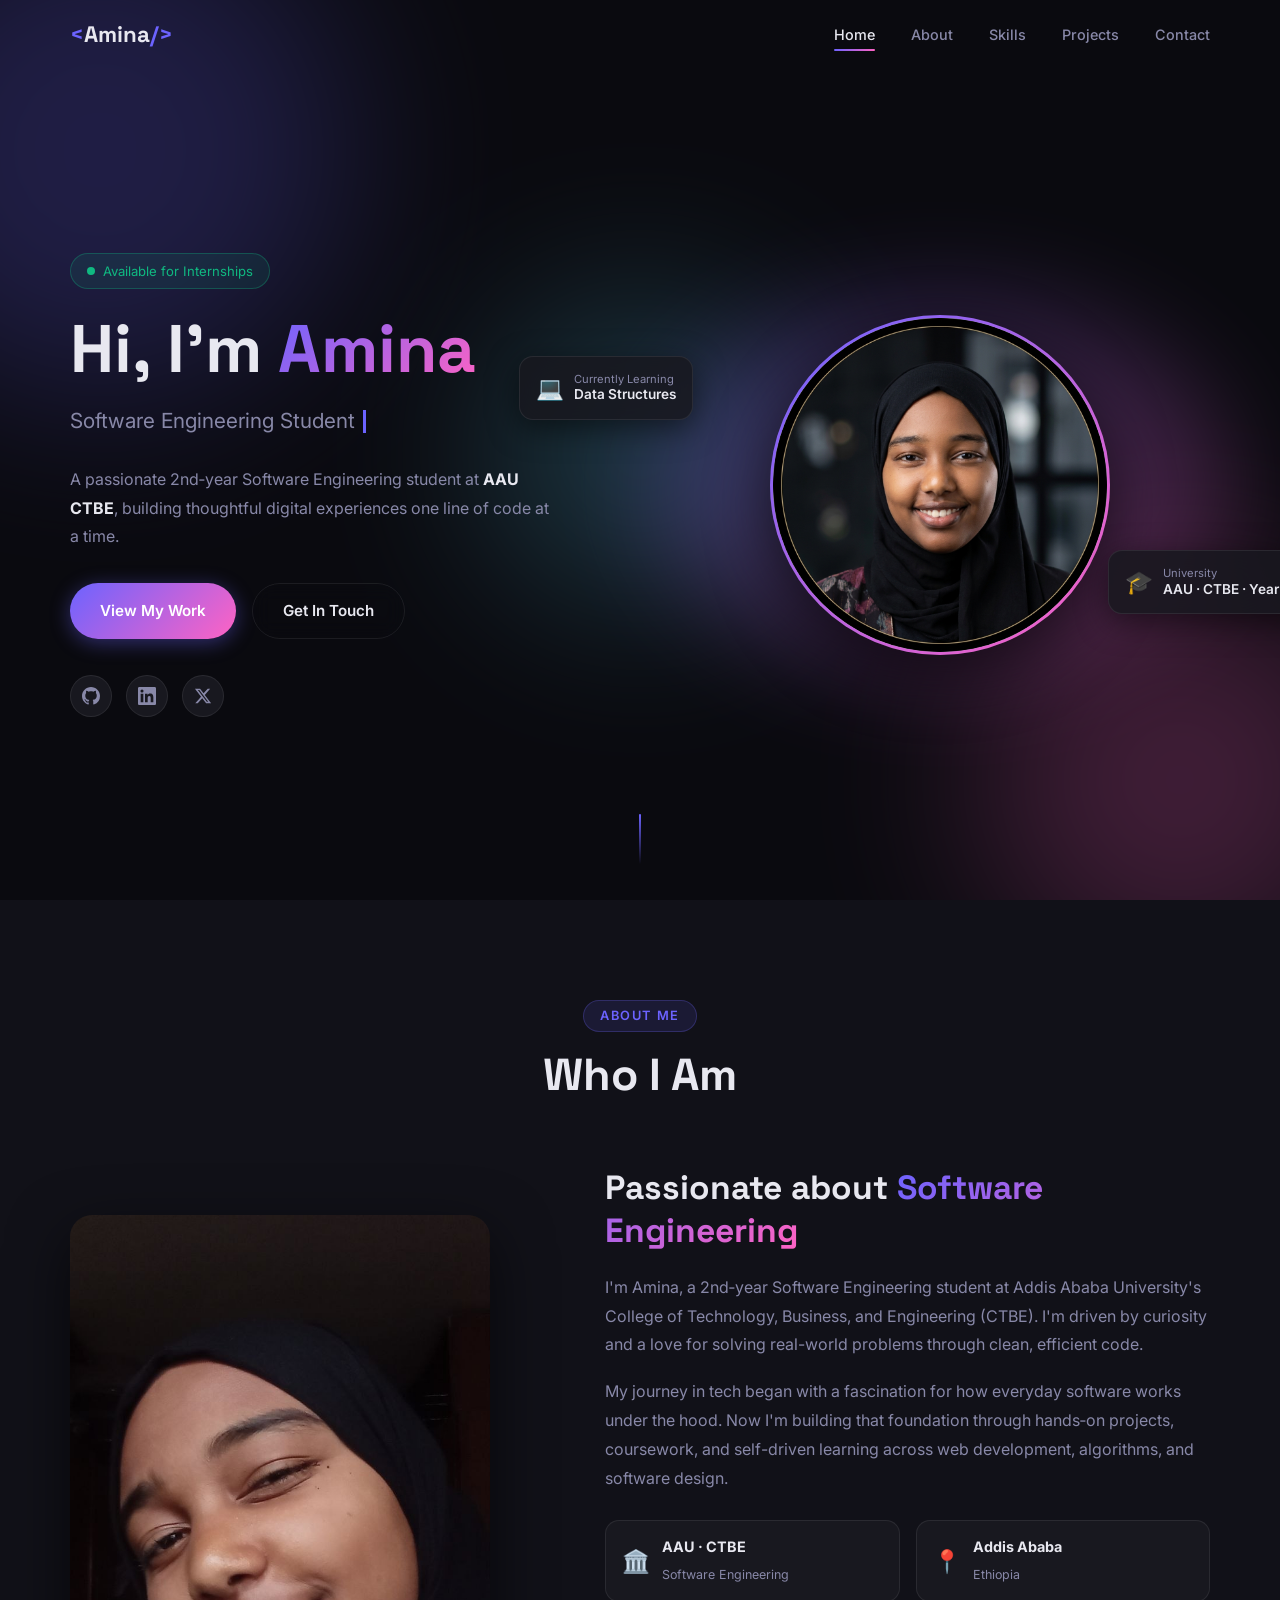
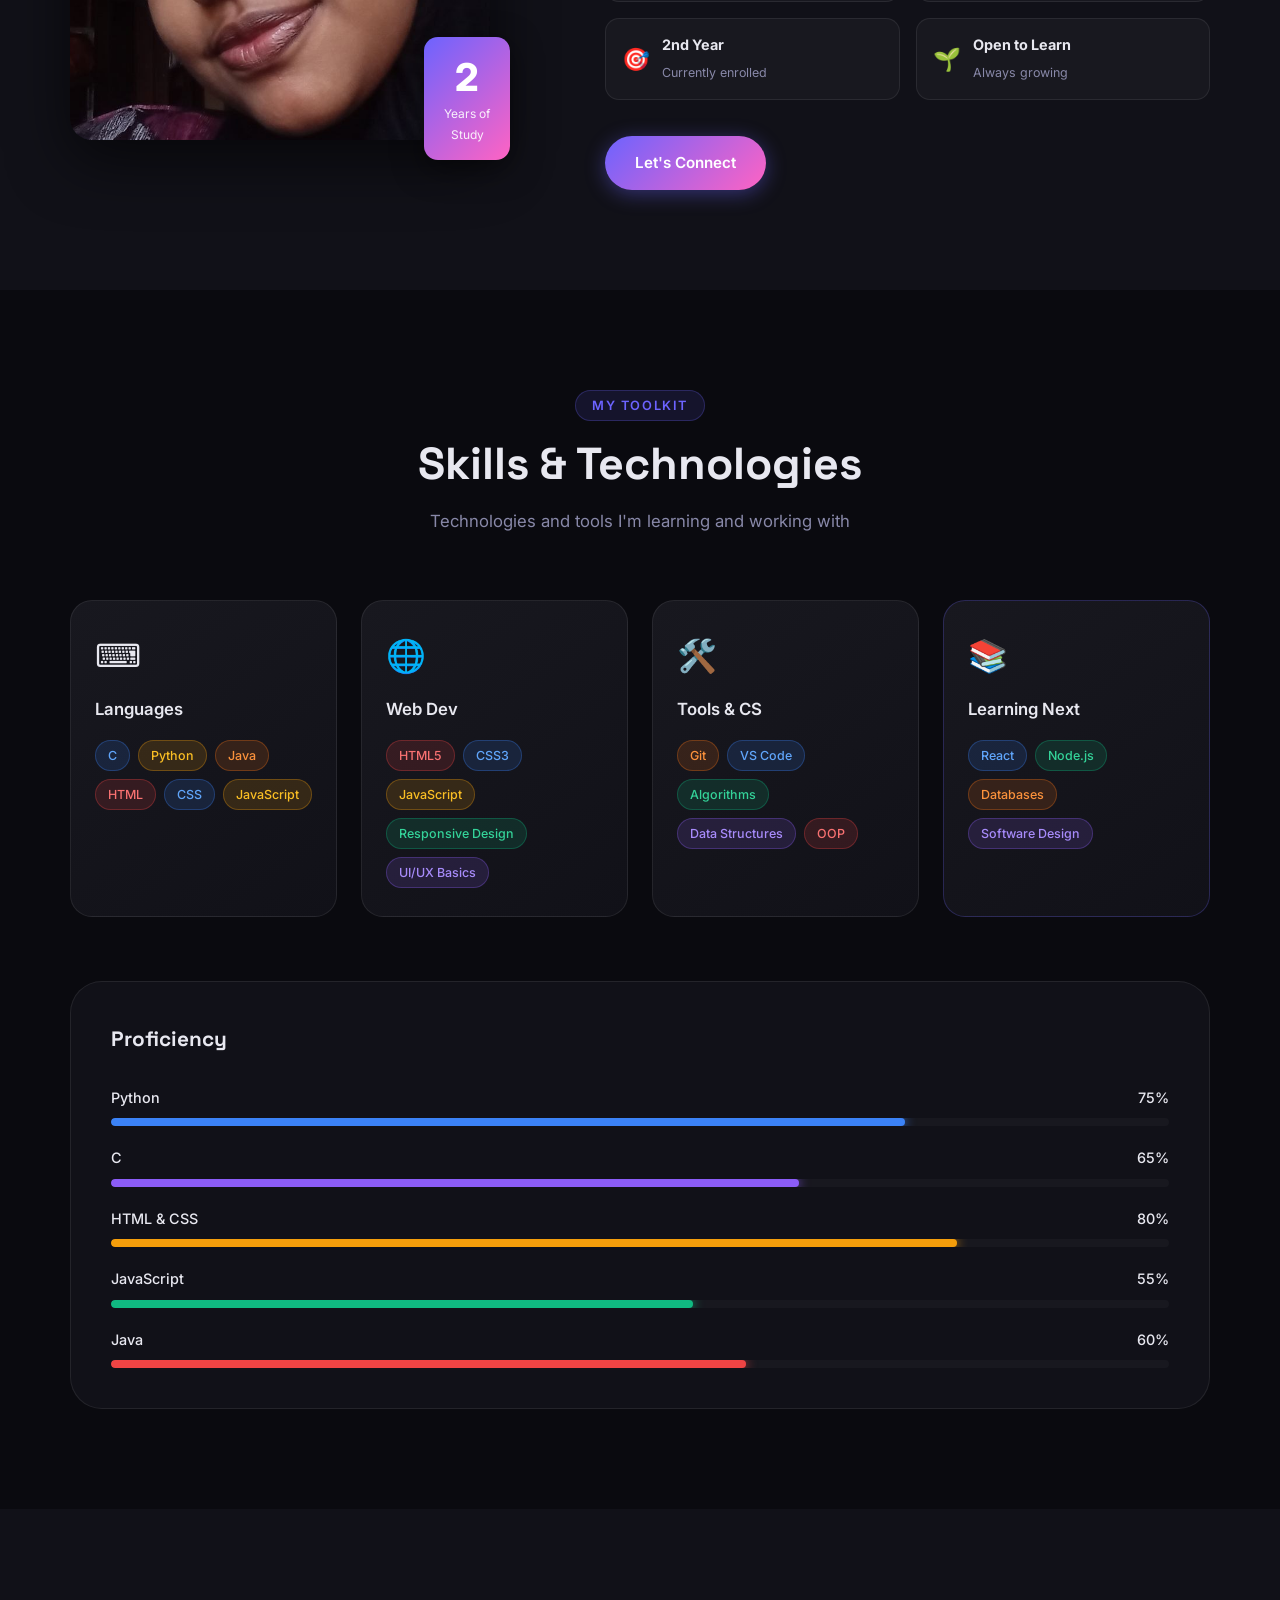
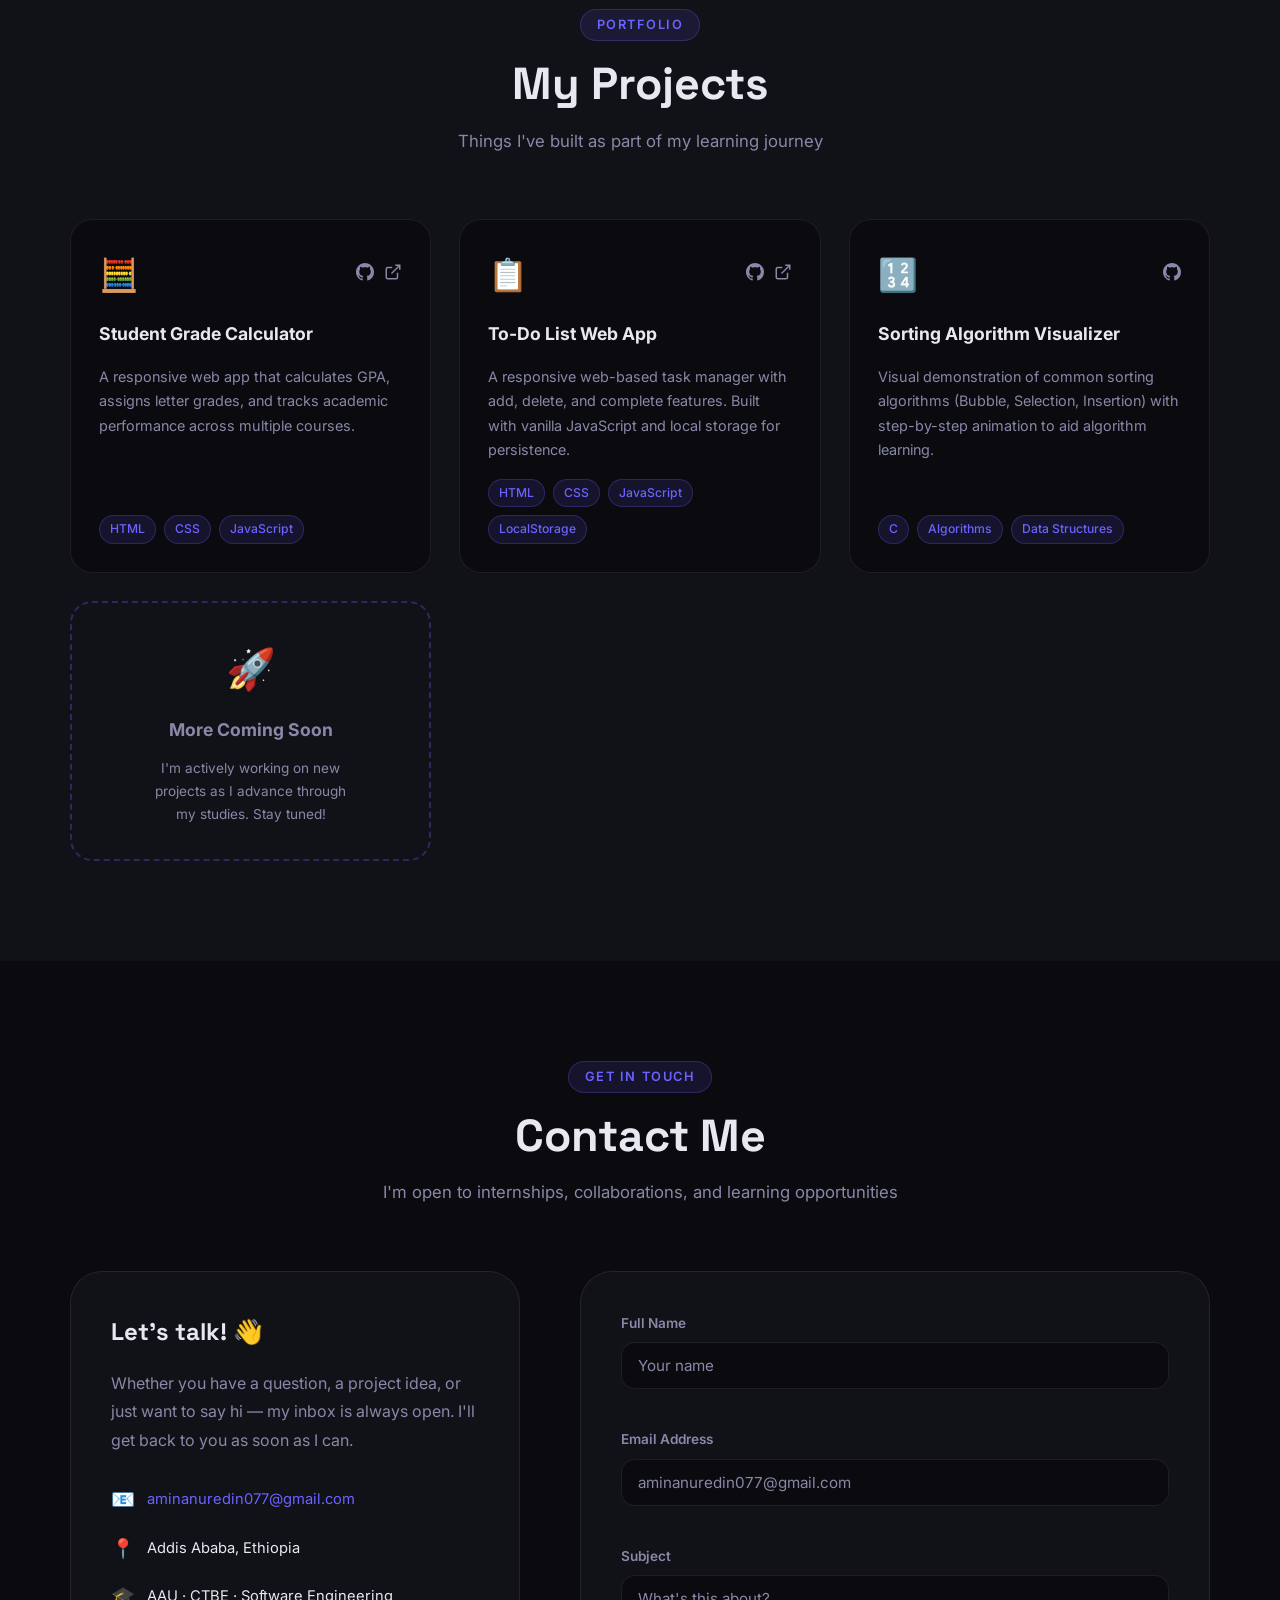
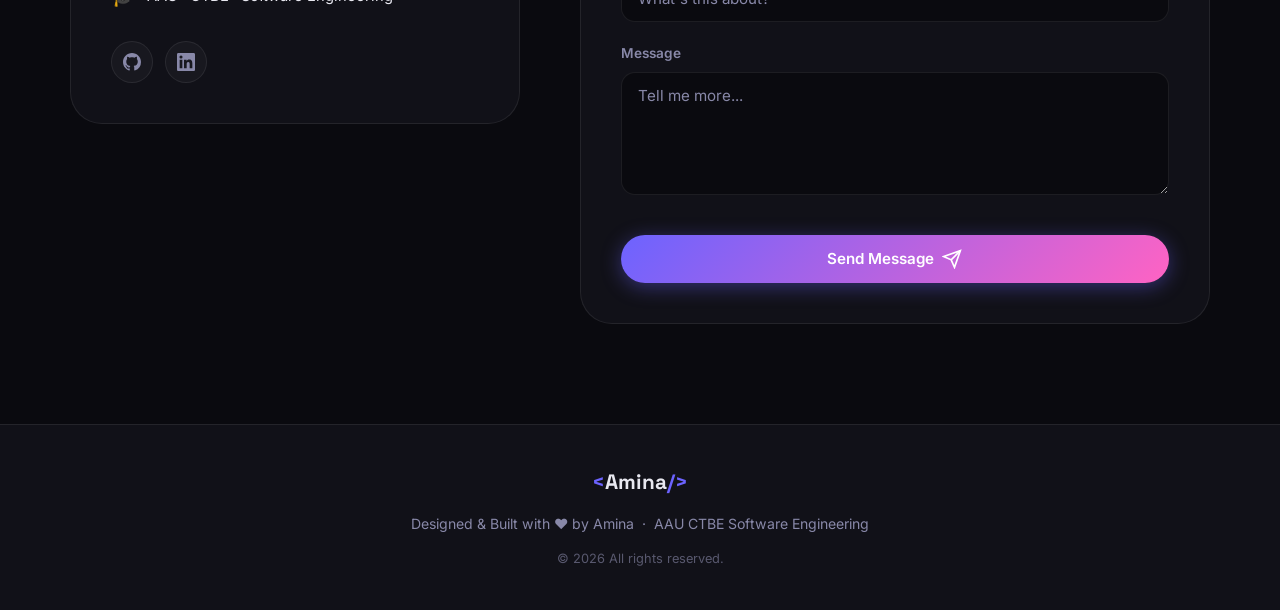
==== commit 5b368241: "linkedin link is added" ====
--- a/PersonalPortfolio/index.html
+++ b/PersonalPortfolio/index.html
@@ -387,7 +387,7 @@
               <a href="https://github.com/amina550" class="social-link" aria-label="GitHub">
                 <svg viewBox="0 0 24 24" fill="currentColor"><path d="M12 0C5.37 0 0 5.37 0 12c0 5.31 3.435 9.795 8.205 11.385.6.105.825-.255.825-.57 0-.285-.015-1.23-.015-2.235-3.015.555-3.795-.735-4.035-1.41-.135-.345-.72-1.41-1.23-1.695-.42-.225-1.02-.78-.015-.795.945-.015 1.62.87 1.845 1.23 1.08 1.815 2.805 1.305 3.495.99.105-.78.42-1.305.765-1.605-2.67-.3-5.46-1.335-5.46-5.925 0-1.305.465-2.385 1.23-3.225-.12-.3-.54-1.53.12-3.18 0 0 1.005-.315 3.3 1.23.96-.27 1.98-.405 3-.405s2.04.135 3 .405c2.295-1.56 3.3-1.23 3.3-1.23.66 1.65.24 2.88.12 3.18.765.84 1.23 1.905 1.23 3.225 0 4.605-2.805 5.625-5.475 5.925.435.375.81 1.095.81 2.22 0 1.605-.015 2.895-.015 3.3 0 .315.225.69.825.57A12.02 12.02 0 0 0 24 12c0-6.63-5.37-12-12-12z"/></svg>
               </a>
-              <a href="#" class="social-link" aria-label="LinkedIn">
+              <a href="https://www.linkedin.com/in/amina-nuredin-mohammed-144a01389/edit/forms/next-action/premium-upsell-top-card/?lipi=urn%3Ali%3Apage%3Ad_flagship3_profile_view_base%3BA8NiZr27SlWAyVr%2FB%2B4VDw%3D%3D" class="social-link" aria-label="LinkedIn">
                 <svg viewBox="0 0 24 24" fill="currentColor"><path d="M20.447 20.452h-3.554v-5.569c0-1.328-.027-3.037-1.852-3.037-1.853 0-2.136 1.445-2.136 2.939v5.667H9.351V9h3.414v1.561h.046c.477-.9 1.637-1.85 3.37-1.85 3.601 0 4.267 2.37 4.267 5.455v6.286zM5.337 7.433a2.062 2.062 0 0 1-2.063-2.065 2.064 2.064 0 1 1 2.063 2.065zm1.782 13.019H3.555V9h3.564v11.452zM22.225 0H1.771C.792 0 0 .774 0 1.729v20.542C0 23.227.792 24 1.771 24h20.451C23.2 24 24 23.227 24 22.271V1.729C24 .774 23.2 0 22.222 0h.003z"/></svg>
               </a>
             </div>
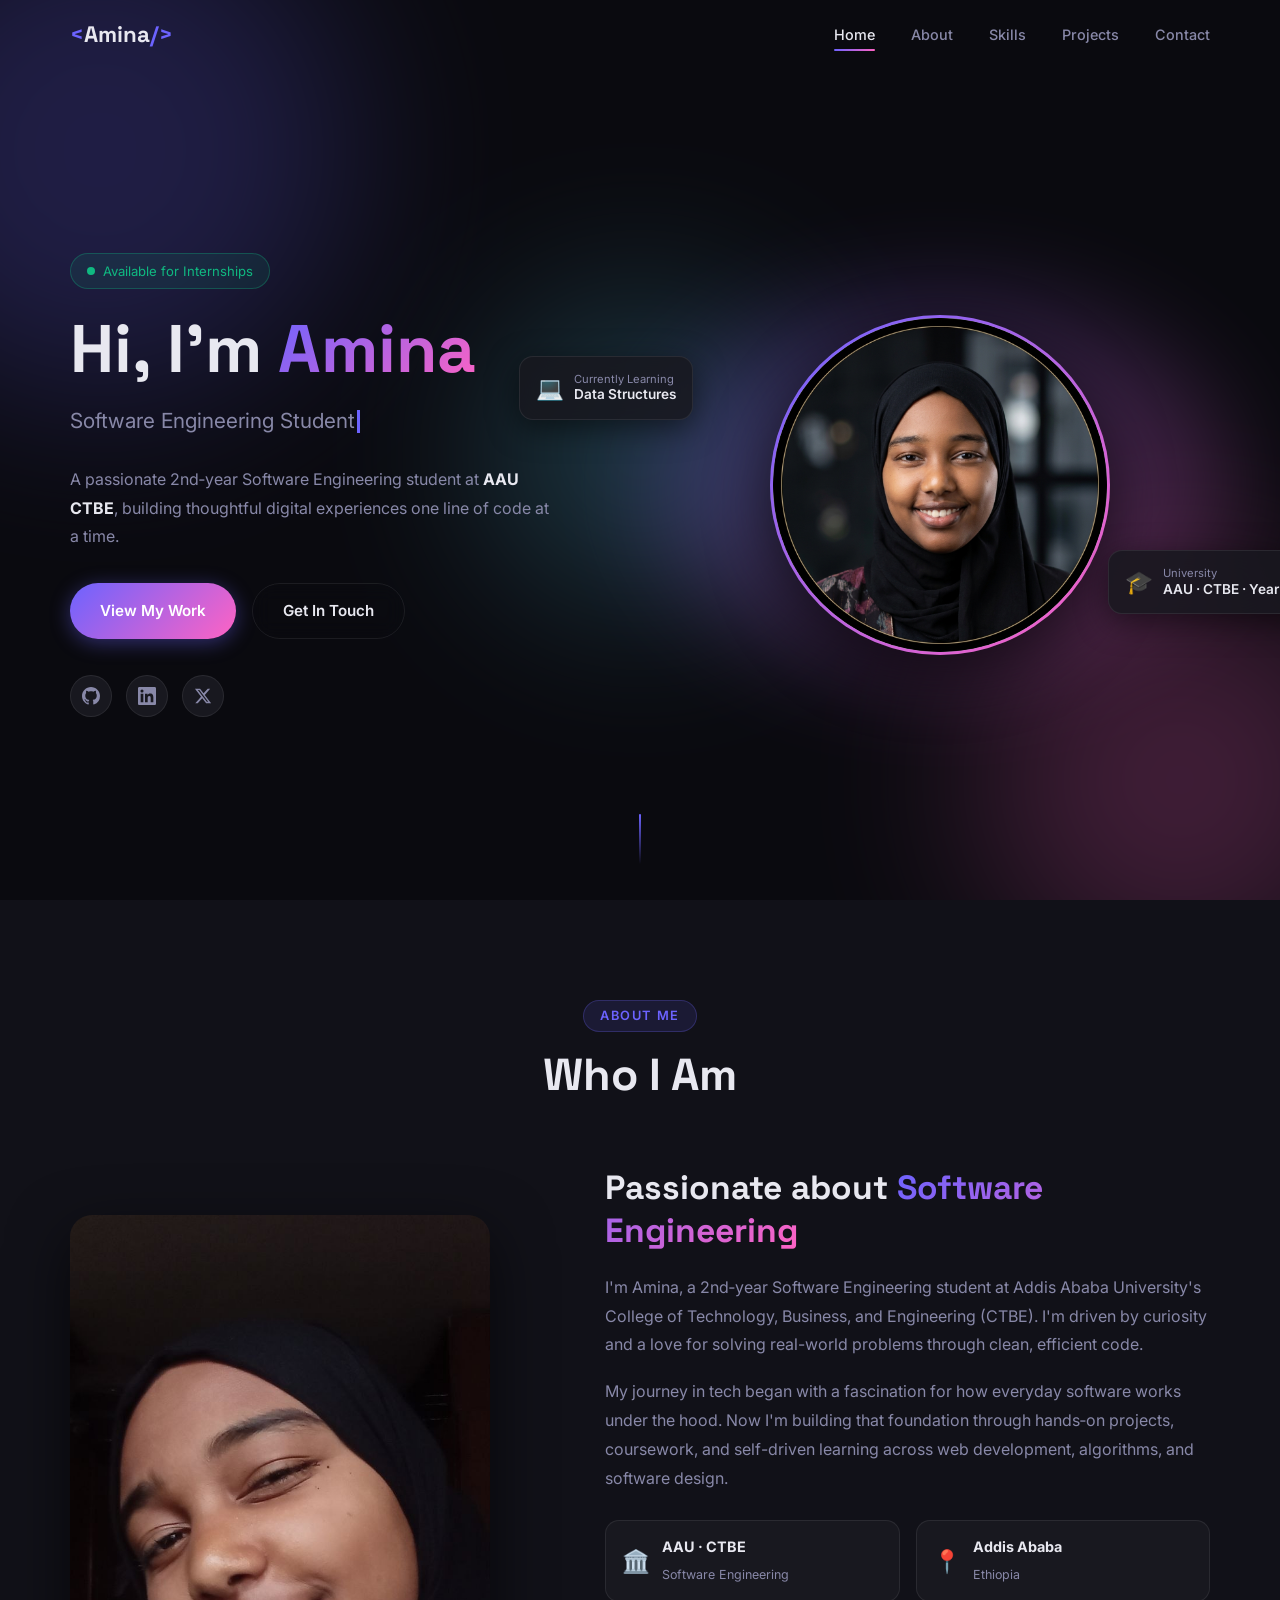
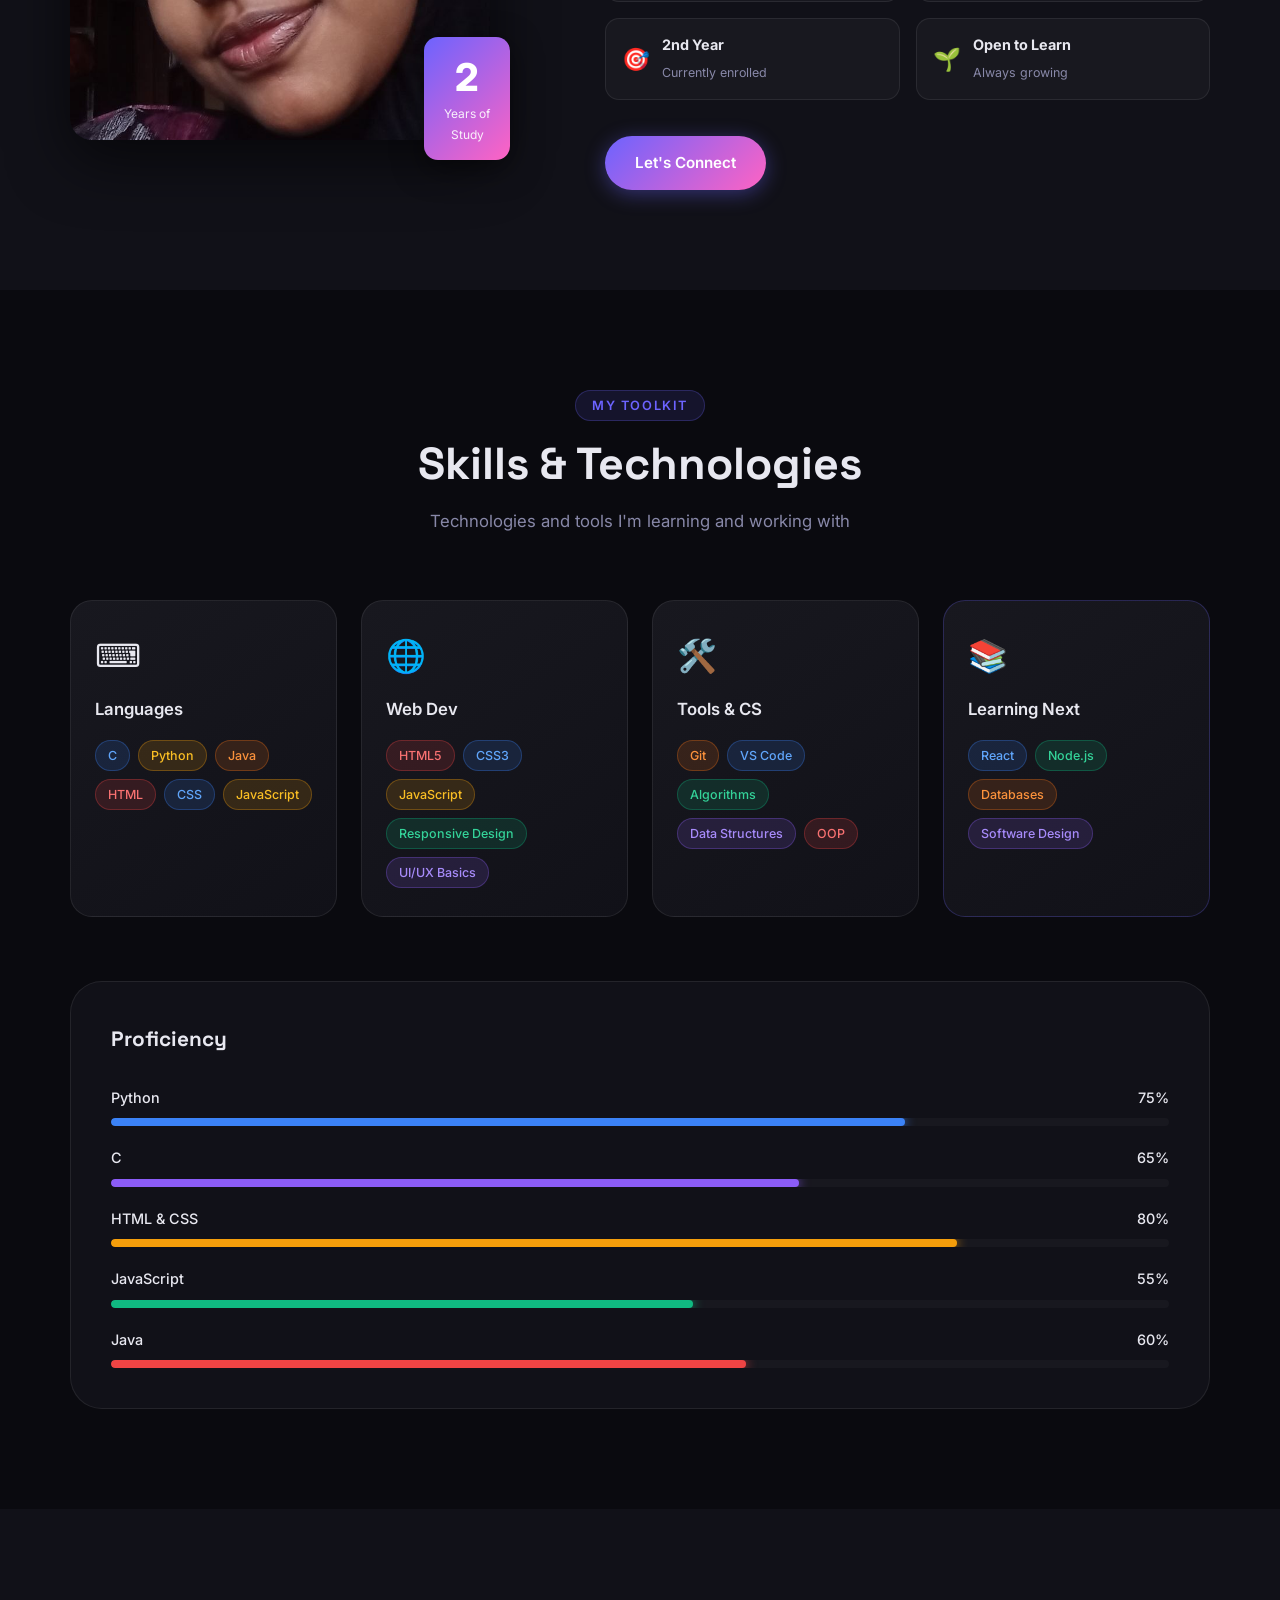
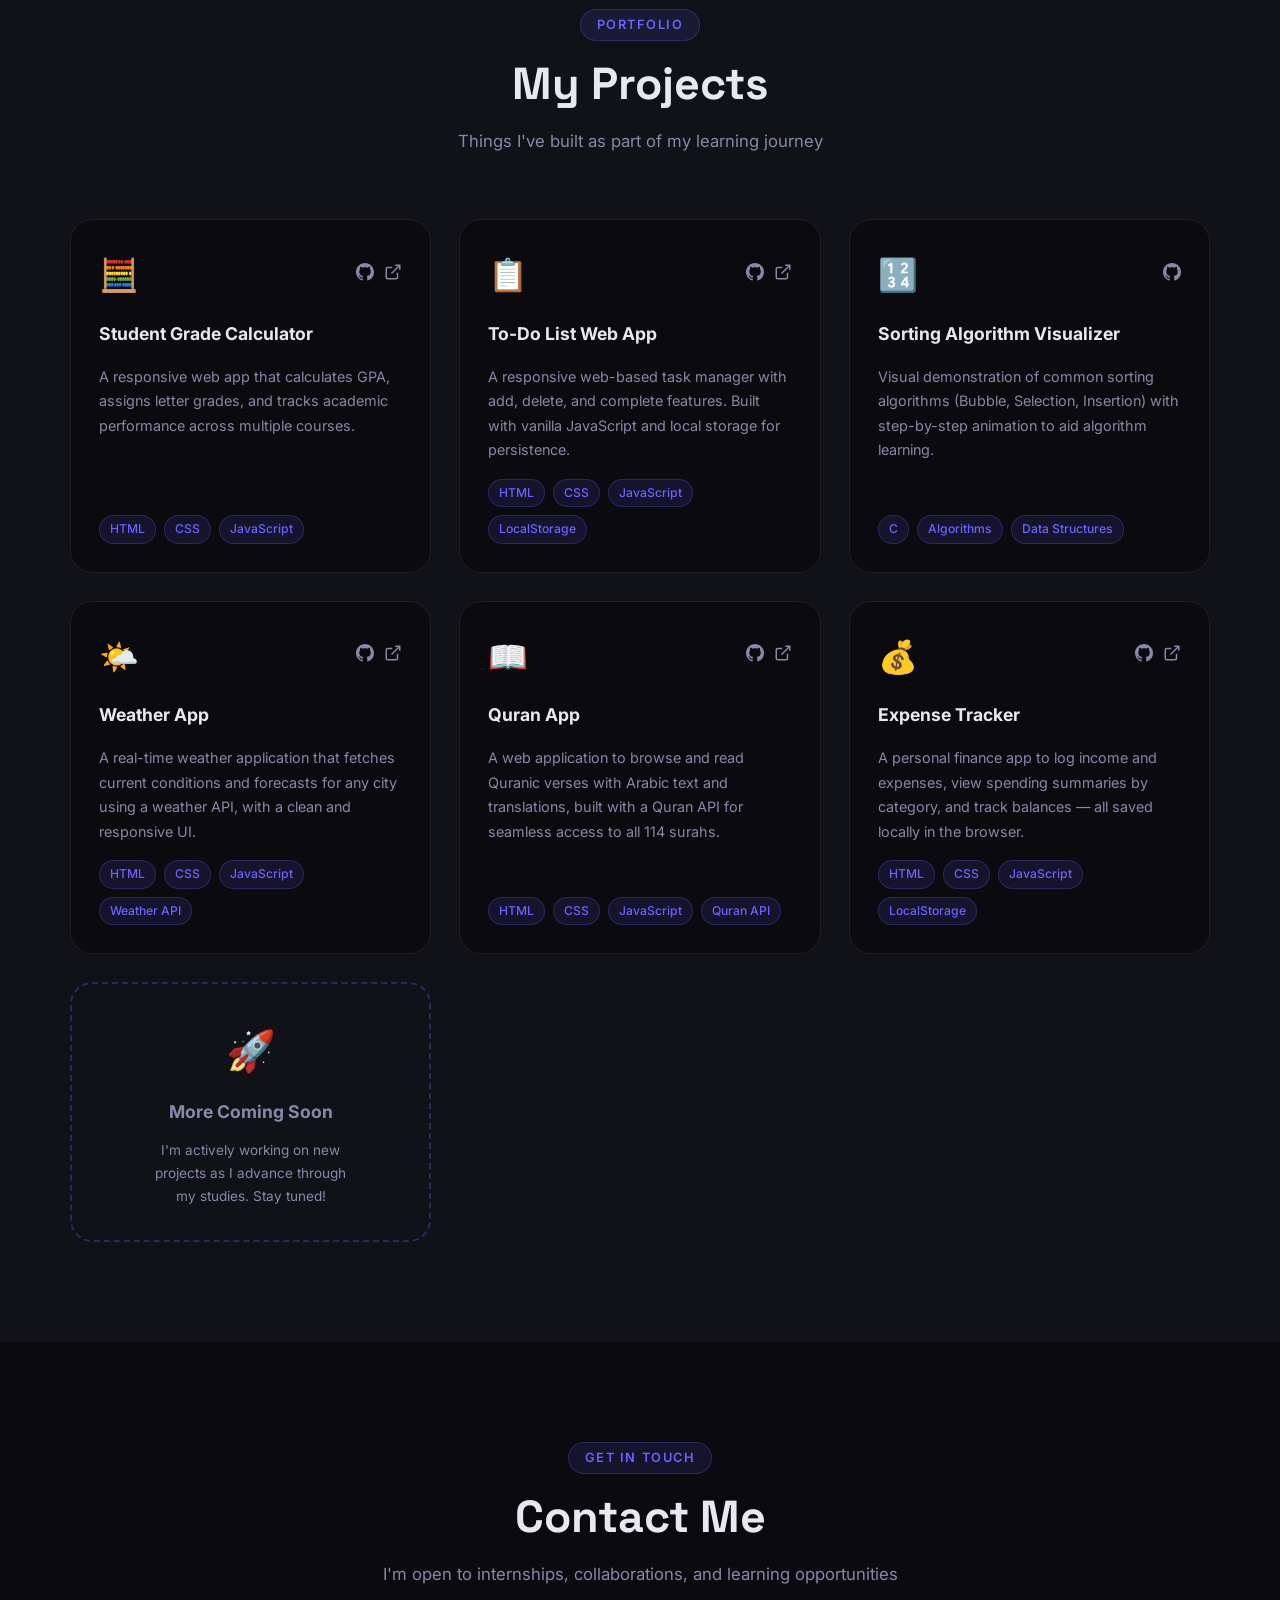
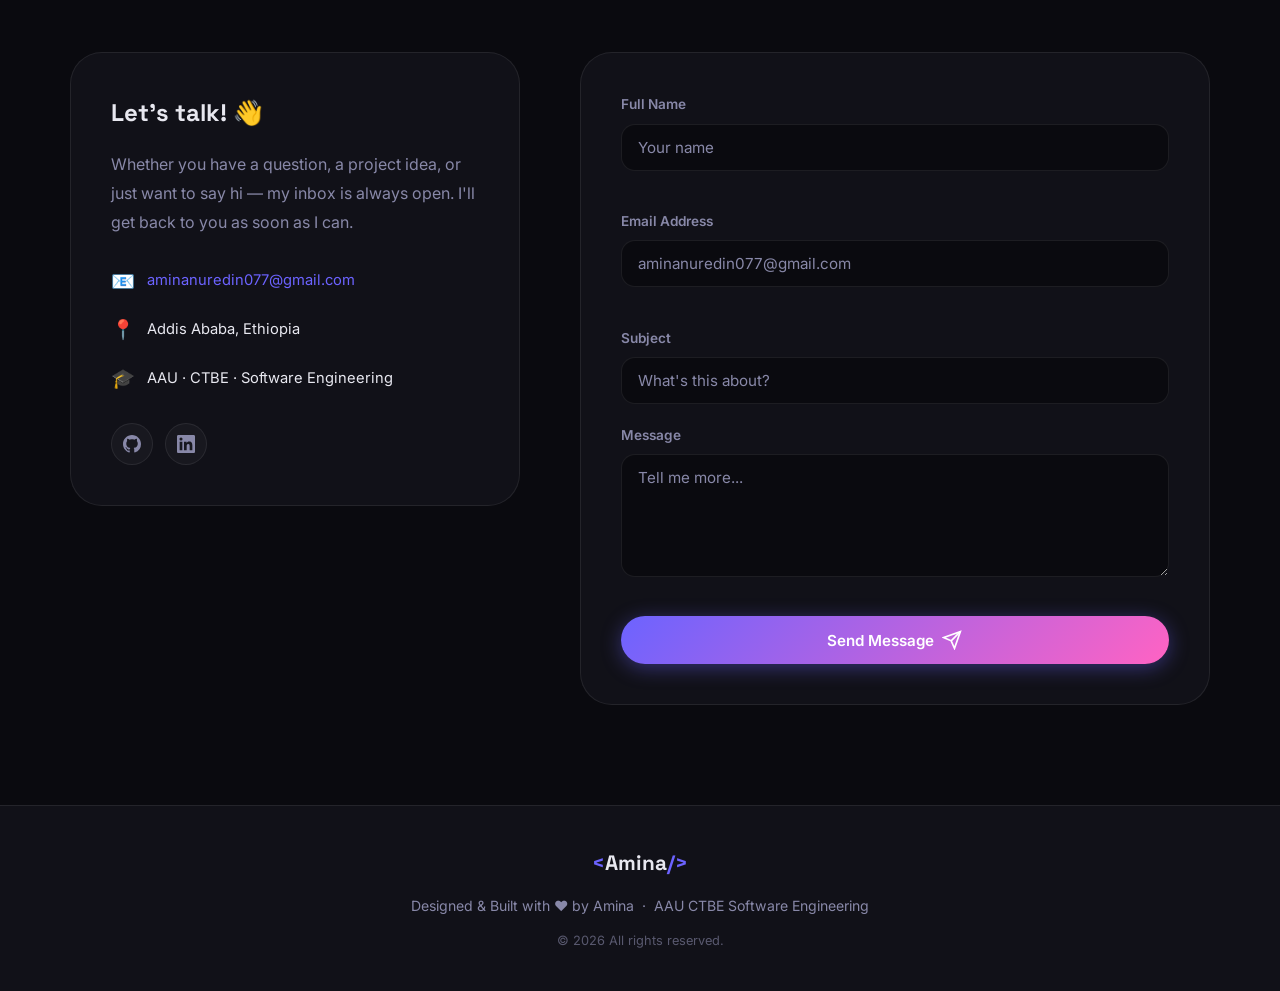
==== commit bf850d88: "i created place for new projects" ====
--- a/PersonalPortfolio/index.html
+++ b/PersonalPortfolio/index.html
@@ -341,8 +341,77 @@
           </div>
         </article>
 
+        <!-- Weather App -->
+        <article class="project-card" data-animate="fade-up" data-delay="300">
+          <div class="project-card-header">
+            <div class="project-icon">🌤️</div>
+            <div class="project-links">
+              <a href="#" class="project-link-icon" aria-label="View Code" target="_blank" rel="noopener noreferrer">
+                <svg viewBox="0 0 24 24" fill="currentColor" width="18" height="18"><path d="M12 0C5.37 0 0 5.37 0 12c0 5.31 3.435 9.795 8.205 11.385.6.105.825-.255.825-.57 0-.285-.015-1.23-.015-2.235-3.015.555-3.795-.735-4.035-1.41-.135-.345-.72-1.41-1.23-1.695-.42-.225-1.02-.78-.015-.795.945-.015 1.62.87 1.845 1.23 1.08 1.815 2.805 1.305 3.495.99.105-.78.42-1.305.765-1.605-2.67-.3-5.46-1.335-5.46-5.925 0-1.305.465-2.385 1.23-3.225-.12-.3-.54-1.53.12-3.18 0 0 1.005-.315 3.3 1.23.96-.27 1.98-.405 3-.405s2.04.135 3 .405c2.295-1.56 3.3-1.23 3.3-1.23.66 1.65.24 2.88.12 3.18.765.84 1.23 1.905 1.23 3.225 0 4.605-2.805 5.625-5.475 5.925.435.375.81 1.095.81 2.22 0 1.605-.015 2.895-.015 3.3 0 .315.225.69.825.57A12.02 12.02 0 0 0 24 12c0-6.63-5.37-12-12-12z"/></svg>
+              </a>
+              <a href="#" class="project-link-icon" aria-label="Live Demo" target="_blank" rel="noopener noreferrer">
+                <svg viewBox="0 0 24 24" fill="none" stroke="currentColor" stroke-width="2" width="18" height="18"><path d="M18 13v6a2 2 0 0 1-2 2H5a2 2 0 0 1-2-2V8a2 2 0 0 1 2-2h6"/><polyline points="15 3 21 3 21 9"/><line x1="10" y1="14" x2="21" y2="3"/></svg>
+              </a>
+            </div>
+          </div>
+          <h3 class="project-title">Weather App</h3>
+          <p class="project-desc">A real-time weather application that fetches current conditions and forecasts for any city using a weather API, with a clean and responsive UI.</p>
+          <div class="project-tech">
+            <span class="tech-tag">HTML</span>
+            <span class="tech-tag">CSS</span>
+            <span class="tech-tag">JavaScript</span>
+            <span class="tech-tag">Weather API</span>
+          </div>
+        </article>
+
+        <!-- Quran App -->
+        <article class="project-card" data-animate="fade-up" data-delay="400">
+          <div class="project-card-header">
+            <div class="project-icon">📖</div>
+            <div class="project-links">
+              <a href="#" class="project-link-icon" aria-label="View Code" target="_blank" rel="noopener noreferrer">
+                <svg viewBox="0 0 24 24" fill="currentColor" width="18" height="18"><path d="M12 0C5.37 0 0 5.37 0 12c0 5.31 3.435 9.795 8.205 11.385.6.105.825-.255.825-.57 0-.285-.015-1.23-.015-2.235-3.015.555-3.795-.735-4.035-1.41-.135-.345-.72-1.41-1.23-1.695-.42-.225-1.02-.78-.015-.795.945-.015 1.62.87 1.845 1.23 1.08 1.815 2.805 1.305 3.495.99.105-.78.42-1.305.765-1.605-2.67-.3-5.46-1.335-5.46-5.925 0-1.305.465-2.385 1.23-3.225-.12-.3-.54-1.53.12-3.18 0 0 1.005-.315 3.3 1.23.96-.27 1.98-.405 3-.405s2.04.135 3 .405c2.295-1.56 3.3-1.23 3.3-1.23.66 1.65.24 2.88.12 3.18.765.84 1.23 1.905 1.23 3.225 0 4.605-2.805 5.625-5.475 5.925.435.375.81 1.095.81 2.22 0 1.605-.015 2.895-.015 3.3 0 .315.225.69.825.57A12.02 12.02 0 0 0 24 12c0-6.63-5.37-12-12-12z"/></svg>
+              </a>
+              <a href="#" class="project-link-icon" aria-label="Live Demo" target="_blank" rel="noopener noreferrer">
+                <svg viewBox="0 0 24 24" fill="none" stroke="currentColor" stroke-width="2" width="18" height="18"><path d="M18 13v6a2 2 0 0 1-2 2H5a2 2 0 0 1-2-2V8a2 2 0 0 1 2-2h6"/><polyline points="15 3 21 3 21 9"/><line x1="10" y1="14" x2="21" y2="3"/></svg>
+              </a>
+            </div>
+          </div>
+          <h3 class="project-title">Quran App</h3>
+          <p class="project-desc">A web application to browse and read Quranic verses with Arabic text and translations, built with a Quran API for seamless access to all 114 surahs.</p>
+          <div class="project-tech">
+            <span class="tech-tag">HTML</span>
+            <span class="tech-tag">CSS</span>
+            <span class="tech-tag">JavaScript</span>
+            <span class="tech-tag">Quran API</span>
+          </div>
+        </article>
+
+        <!-- Expense Tracker -->
+        <article class="project-card" data-animate="fade-up" data-delay="500">
+          <div class="project-card-header">
+            <div class="project-icon">💰</div>
+            <div class="project-links">
+              <a href="#" class="project-link-icon" aria-label="View Code" target="_blank" rel="noopener noreferrer">
+                <svg viewBox="0 0 24 24" fill="currentColor" width="18" height="18"><path d="M12 0C5.37 0 0 5.37 0 12c0 5.31 3.435 9.795 8.205 11.385.6.105.825-.255.825-.57 0-.285-.015-1.23-.015-2.235-3.015.555-3.795-.735-4.035-1.41-.135-.345-.72-1.41-1.23-1.695-.42-.225-1.02-.78-.015-.795.945-.015 1.62.87 1.845 1.23 1.08 1.815 2.805 1.305 3.495.99.105-.78.42-1.305.765-1.605-2.67-.3-5.46-1.335-5.46-5.925 0-1.305.465-2.385 1.23-3.225-.12-.3-.54-1.53.12-3.18 0 0 1.005-.315 3.3 1.23.96-.27 1.98-.405 3-.405s2.04.135 3 .405c2.295-1.56 3.3-1.23 3.3-1.23.66 1.65.24 2.88.12 3.18.765.84 1.23 1.905 1.23 3.225 0 4.605-2.805 5.625-5.475 5.925.435.375.81 1.095.81 2.22 0 1.605-.015 2.895-.015 3.3 0 .315.225.69.825.57A12.02 12.02 0 0 0 24 12c0-6.63-5.37-12-12-12z"/></svg>
+              </a>
+              <a href="#" class="project-link-icon" aria-label="Live Demo" target="_blank" rel="noopener noreferrer">
+                <svg viewBox="0 0 24 24" fill="none" stroke="currentColor" stroke-width="2" width="18" height="18"><path d="M18 13v6a2 2 0 0 1-2 2H5a2 2 0 0 1-2-2V8a2 2 0 0 1 2-2h6"/><polyline points="15 3 21 3 21 9"/><line x1="10" y1="14" x2="21" y2="3"/></svg>
+              </a>
+            </div>
+          </div>
+          <h3 class="project-title">Expense Tracker</h3>
+          <p class="project-desc">A personal finance app to log income and expenses, view spending summaries by category, and track balances — all saved locally in the browser.</p>
+          <div class="project-tech">
+            <span class="tech-tag">HTML</span>
+            <span class="tech-tag">CSS</span>
+            <span class="tech-tag">JavaScript</span>
+            <span class="tech-tag">LocalStorage</span>
+          </div>
+        </article>
+
         <!-- Add More / Coming Soon -->
-        <article class="project-card project-card-coming" data-animate="fade-up" data-delay="300">
+        <article class="project-card project-card-coming" data-animate="fade-up" data-delay="600">
           <div class="coming-soon-inner">
             <span class="coming-icon">🚀</span>
             <h3>More Coming Soon</h3>
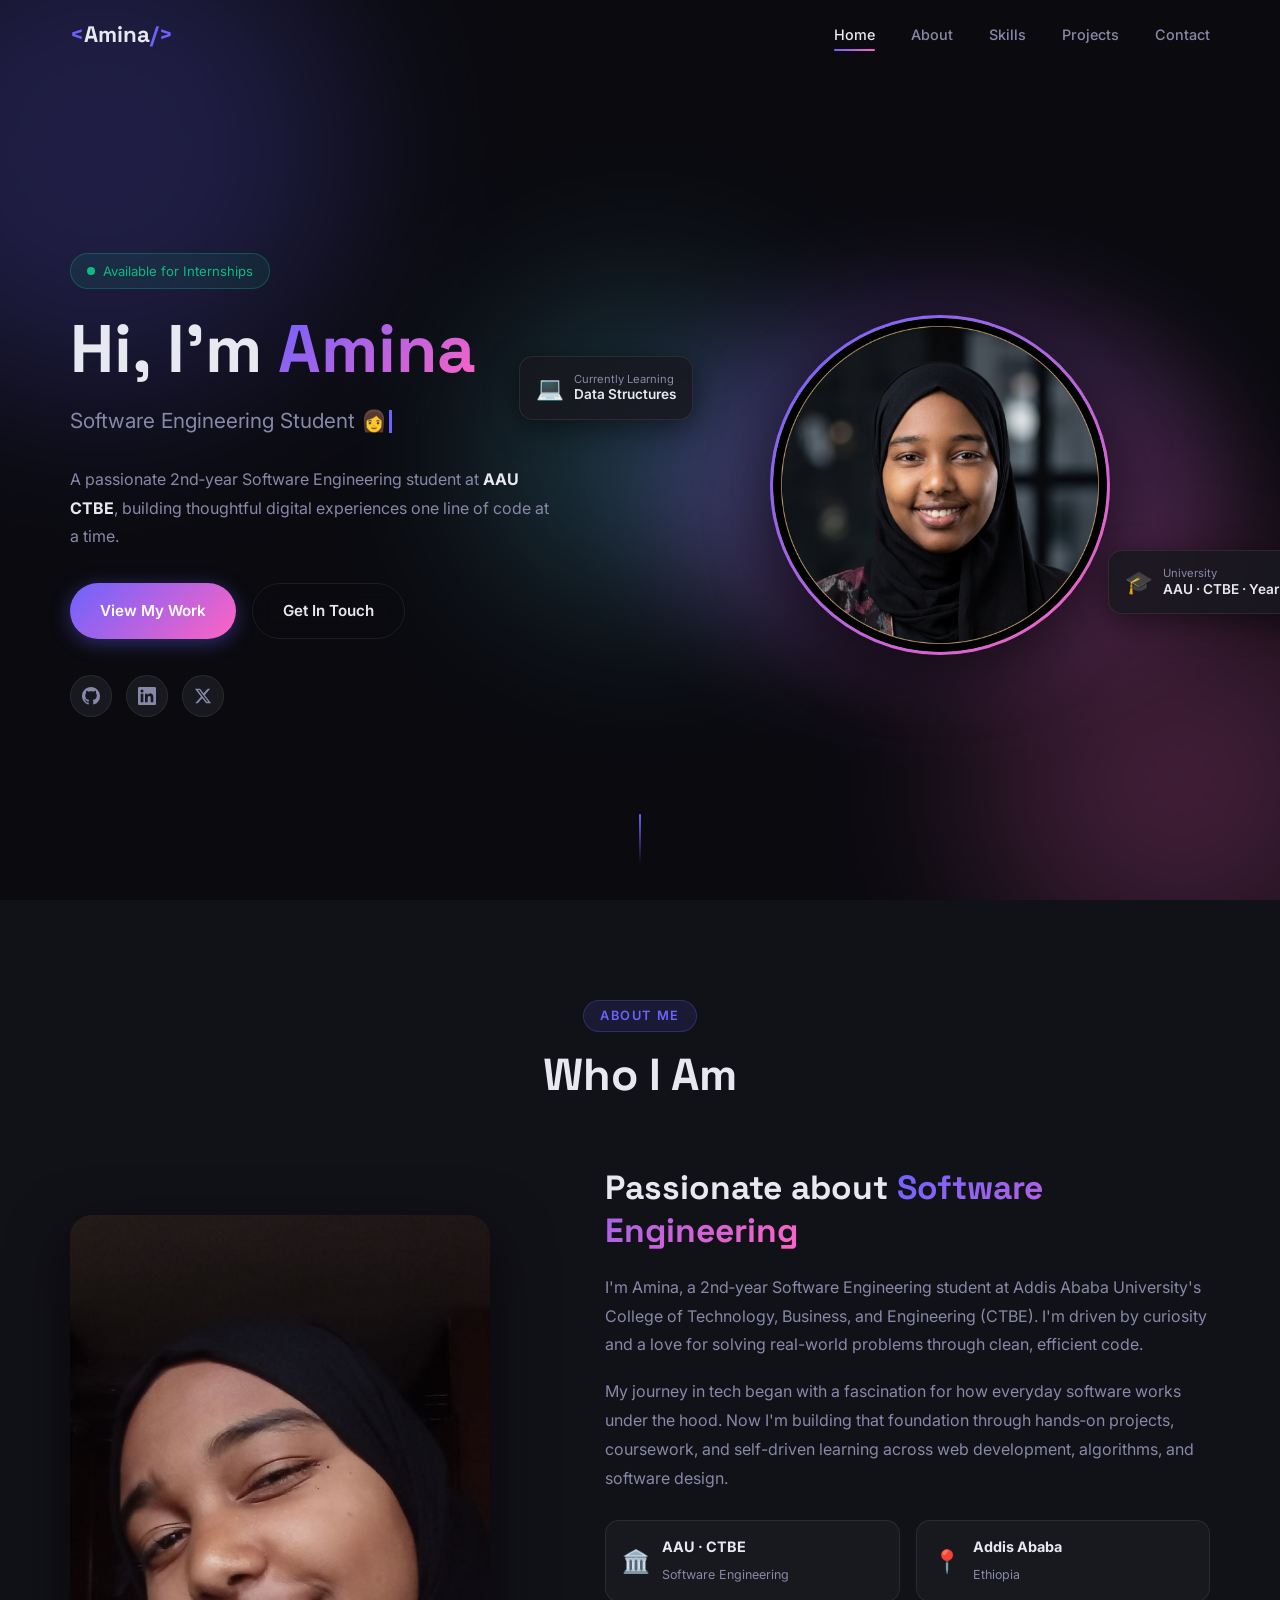
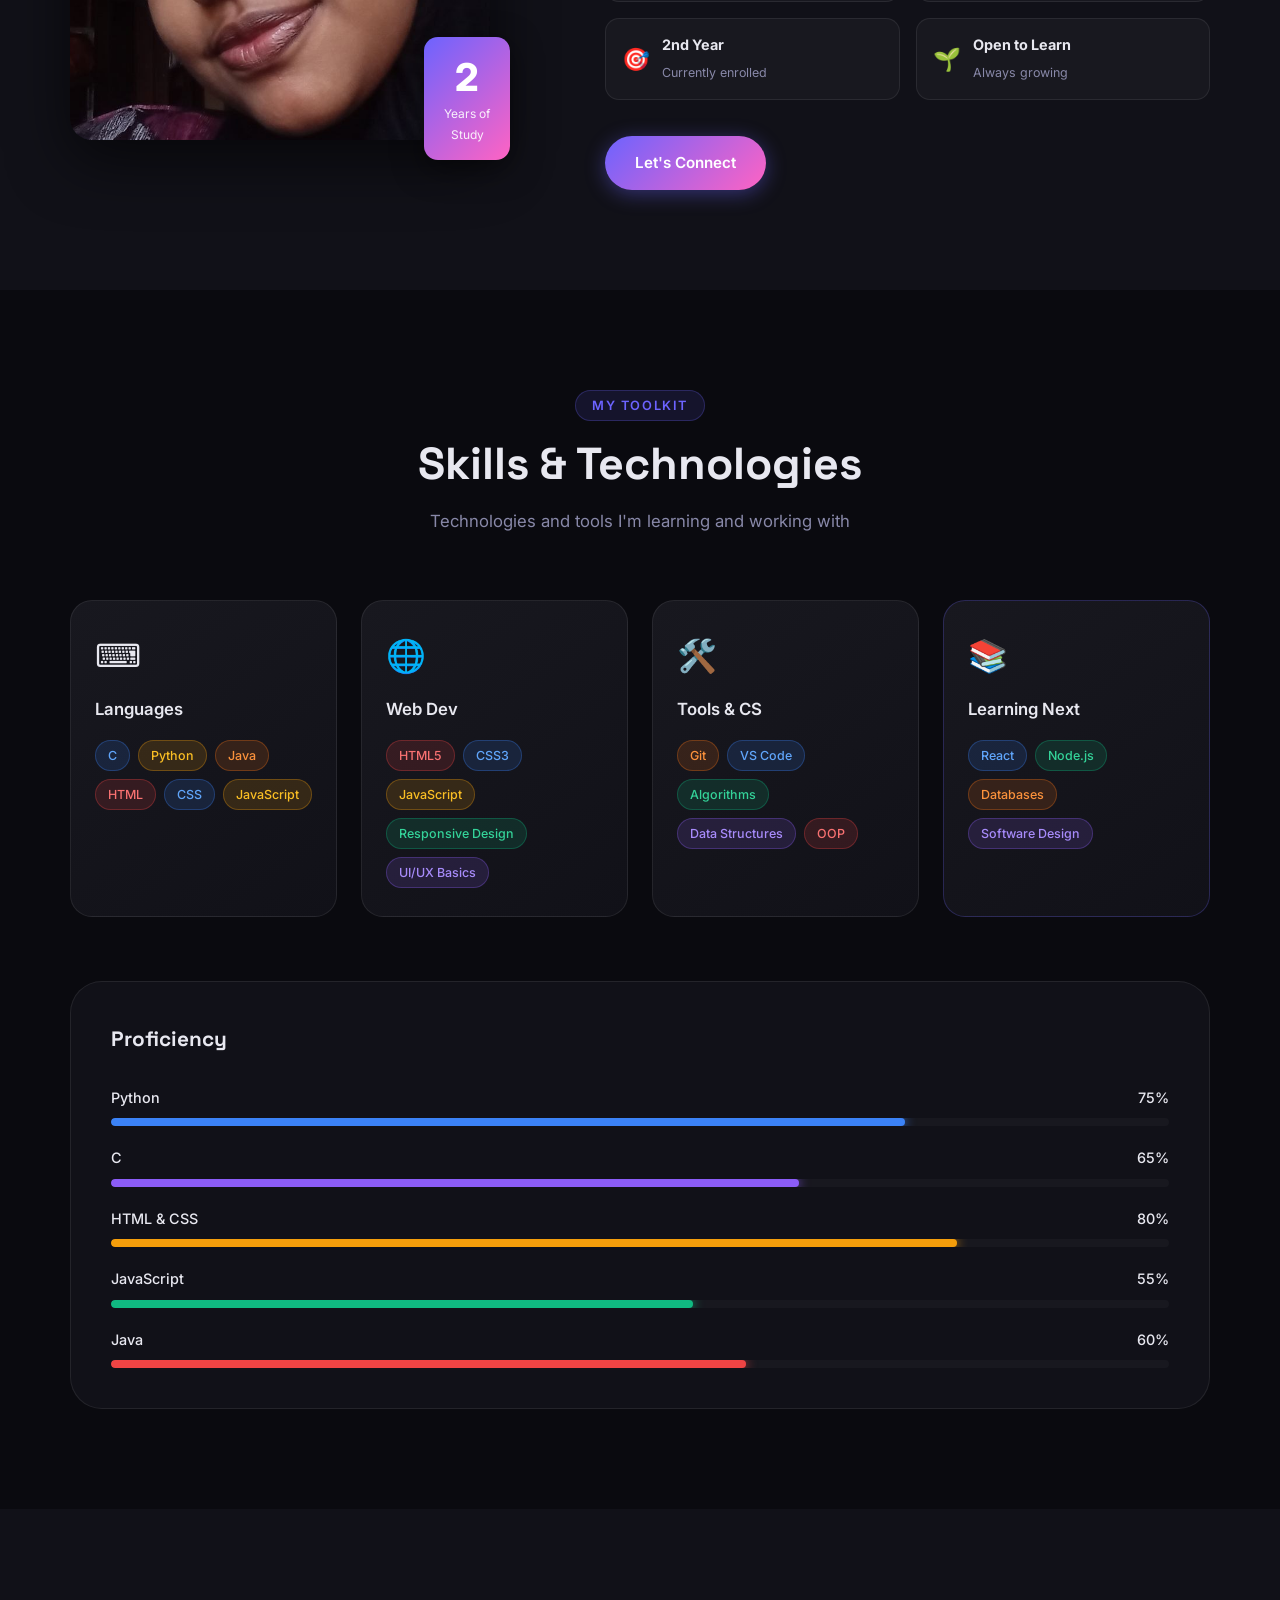
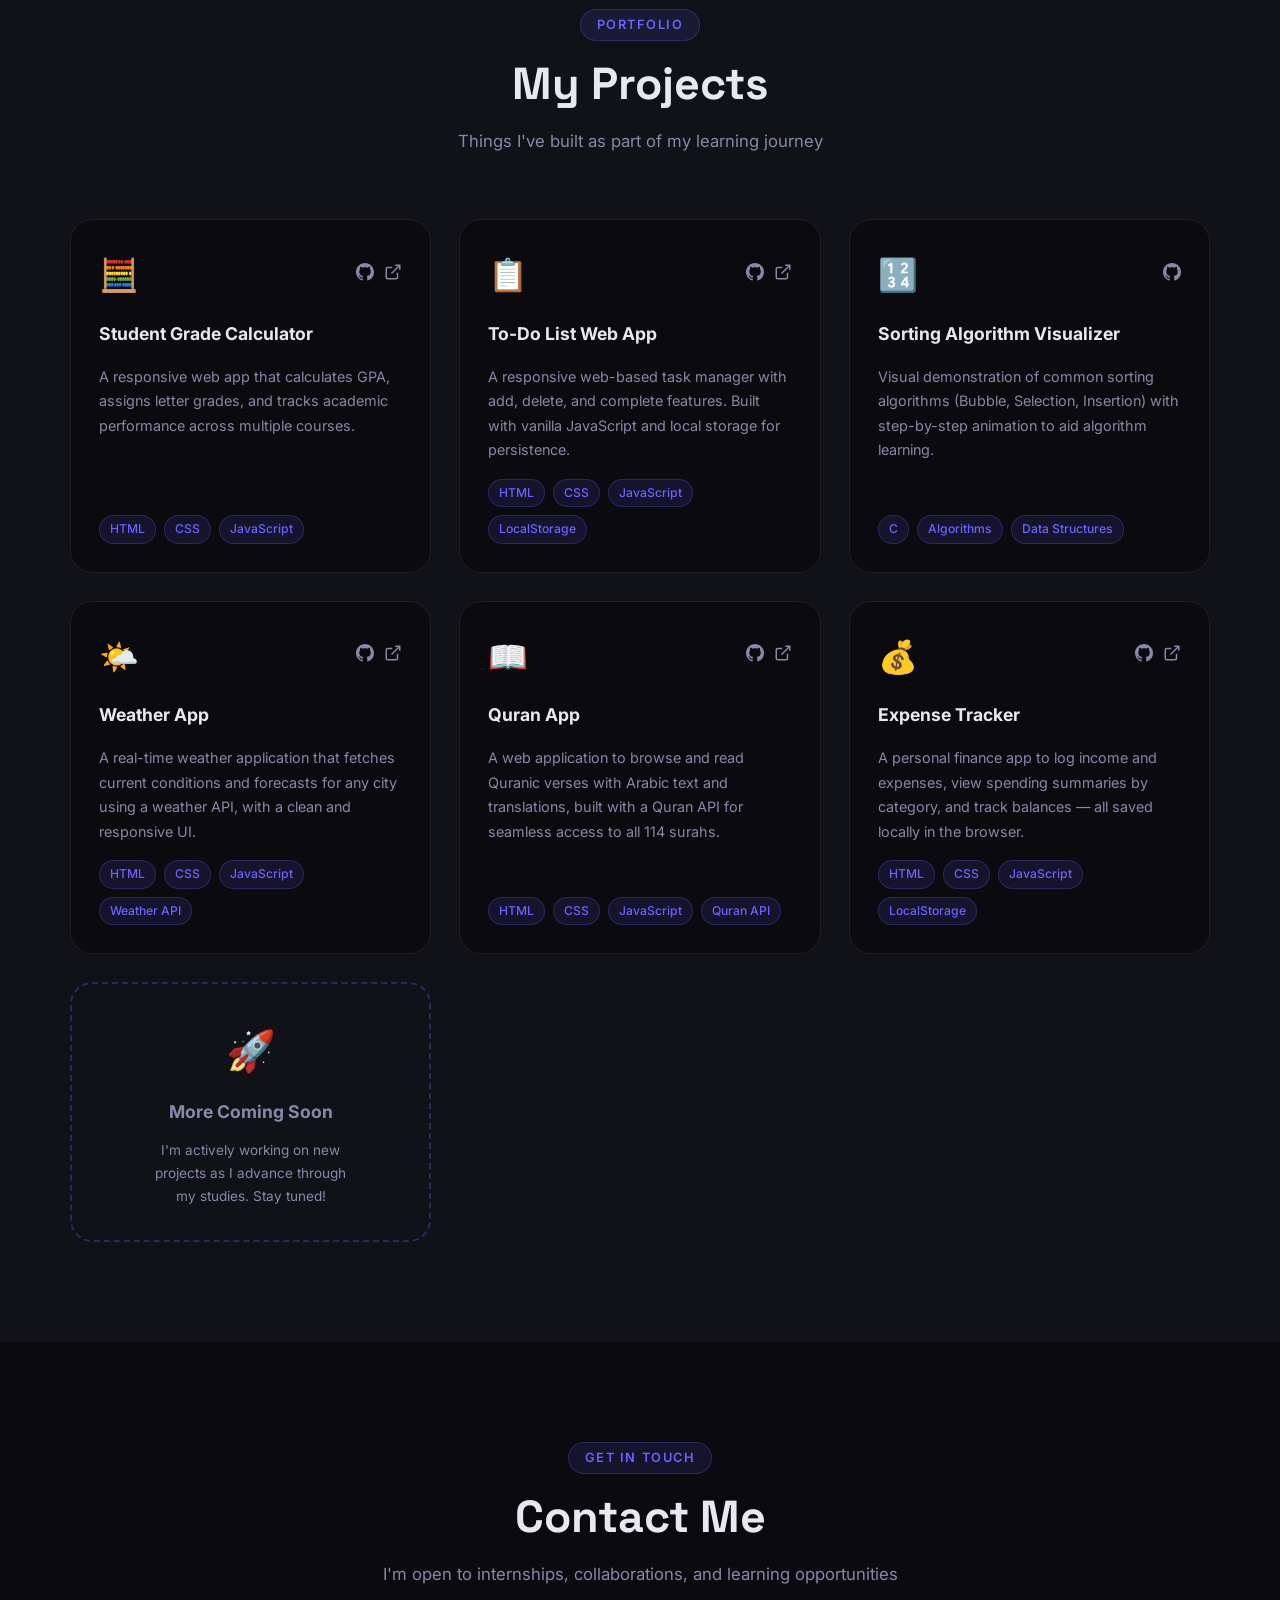
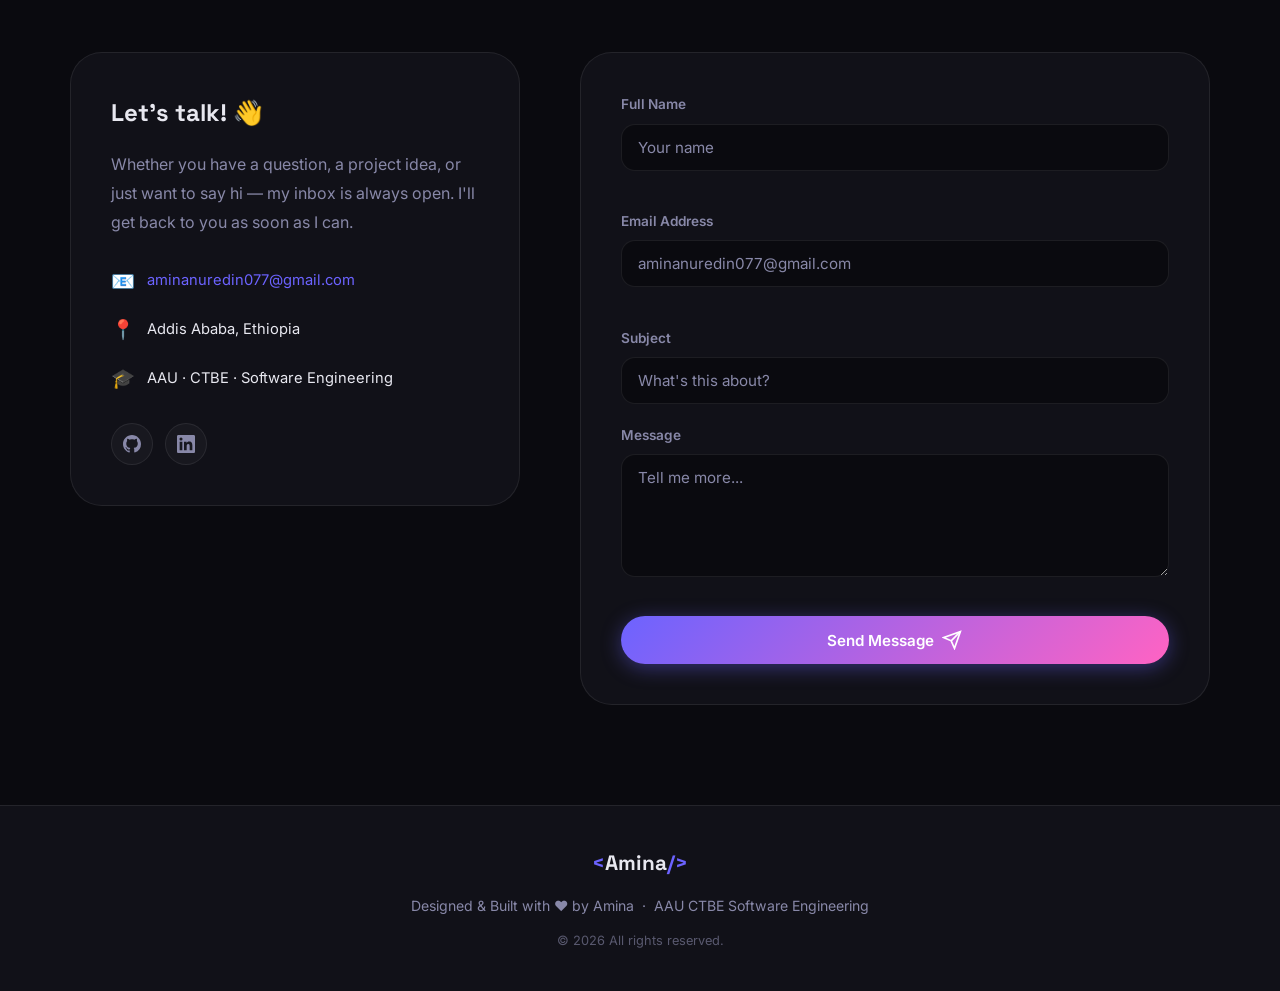
==== commit 30281bdd: "." ====
--- a/PersonalPortfolio/index.html
+++ b/PersonalPortfolio/index.html
@@ -369,7 +369,7 @@
           <div class="project-card-header">
             <div class="project-icon">📖</div>
             <div class="project-links">
-              <a href="#" class="project-link-icon" aria-label="View Code" target="_blank" rel="noopener noreferrer">
+              <a href="https://github.com/amina550/Projects/tree/bf850d88dfa80d8a0bf9de4b0ca8d7df599a2b5e/Quran%20App" class="project-link-icon" aria-label="View Code" target="_blank" rel="noopener noreferrer">
                 <svg viewBox="0 0 24 24" fill="currentColor" width="18" height="18"><path d="M12 0C5.37 0 0 5.37 0 12c0 5.31 3.435 9.795 8.205 11.385.6.105.825-.255.825-.57 0-.285-.015-1.23-.015-2.235-3.015.555-3.795-.735-4.035-1.41-.135-.345-.72-1.41-1.23-1.695-.42-.225-1.02-.78-.015-.795.945-.015 1.62.87 1.845 1.23 1.08 1.815 2.805 1.305 3.495.99.105-.78.42-1.305.765-1.605-2.67-.3-5.46-1.335-5.46-5.925 0-1.305.465-2.385 1.23-3.225-.12-.3-.54-1.53.12-3.18 0 0 1.005-.315 3.3 1.23.96-.27 1.98-.405 3-.405s2.04.135 3 .405c2.295-1.56 3.3-1.23 3.3-1.23.66 1.65.24 2.88.12 3.18.765.84 1.23 1.905 1.23 3.225 0 4.605-2.805 5.625-5.475 5.925.435.375.81 1.095.81 2.22 0 1.605-.015 2.895-.015 3.3 0 .315.225.69.825.57A12.02 12.02 0 0 0 24 12c0-6.63-5.37-12-12-12z"/></svg>
               </a>
               <a href="#" class="project-link-icon" aria-label="Live Demo" target="_blank" rel="noopener noreferrer">
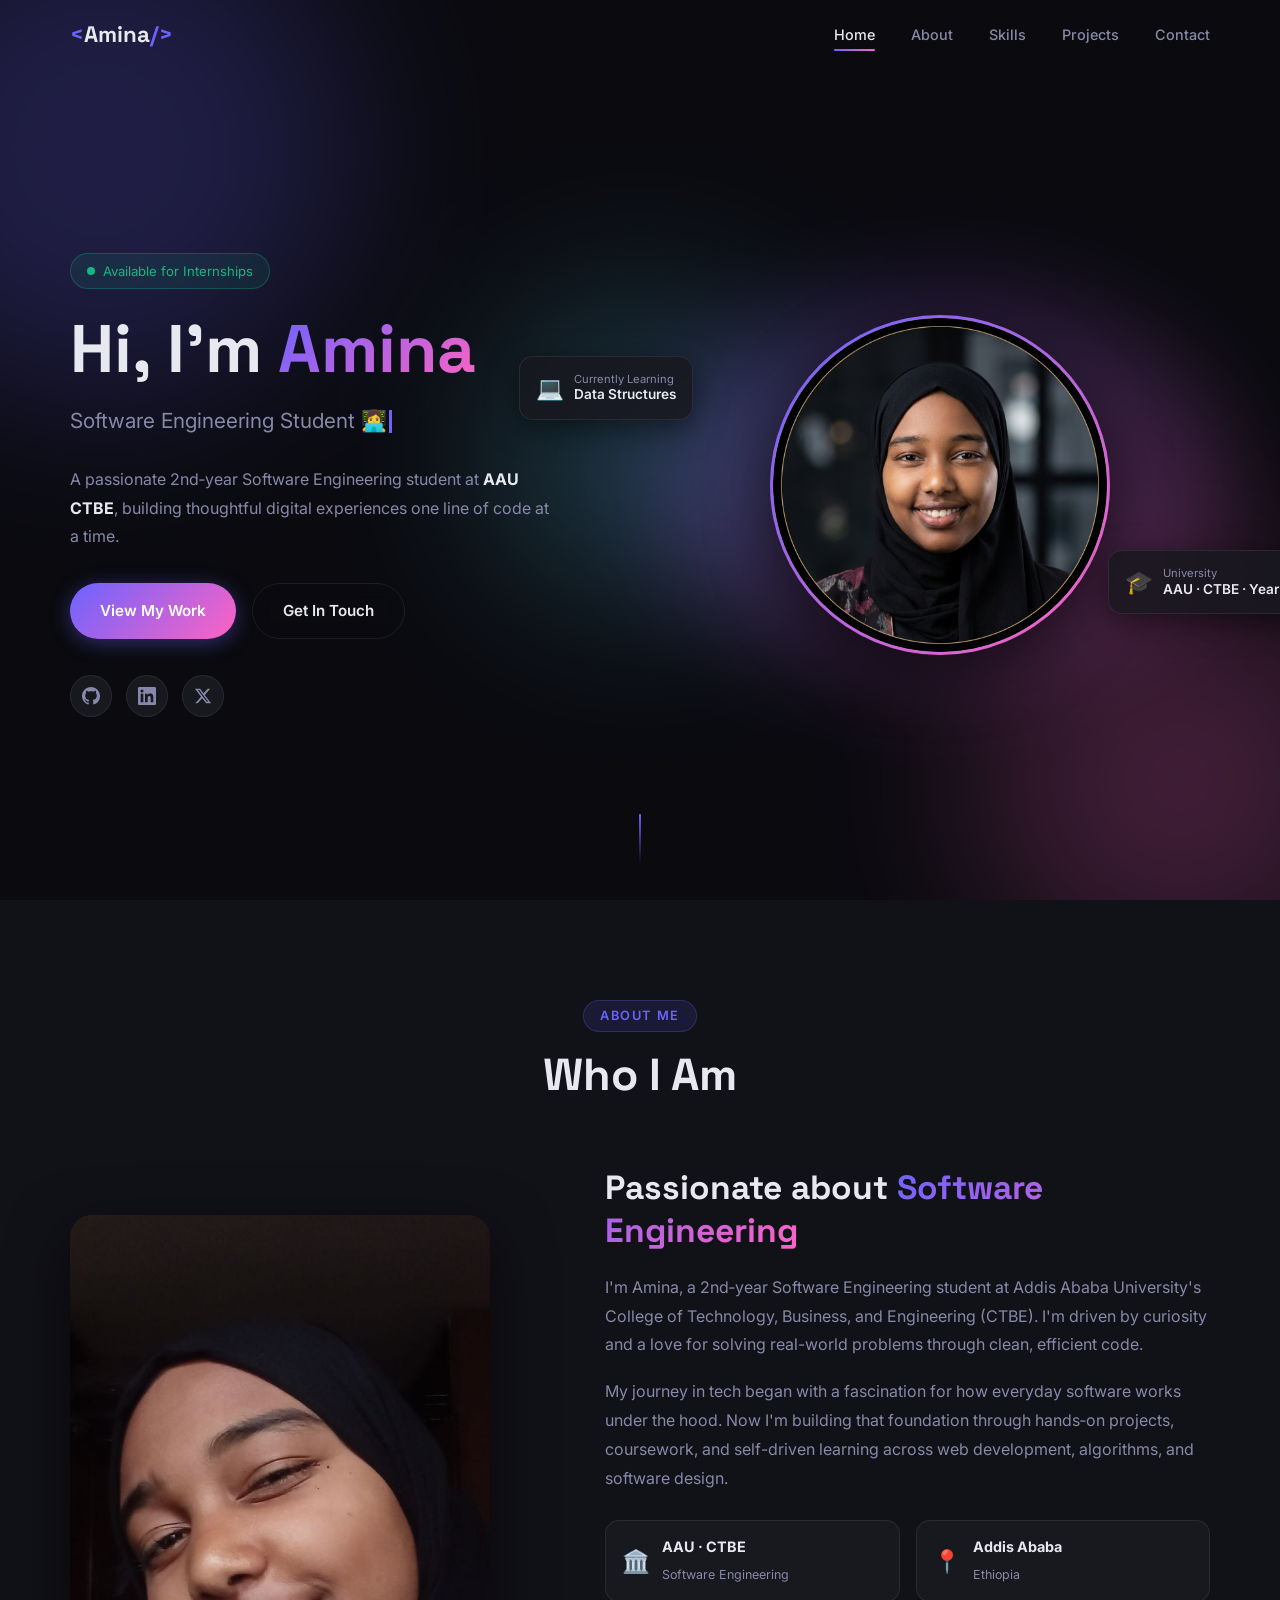
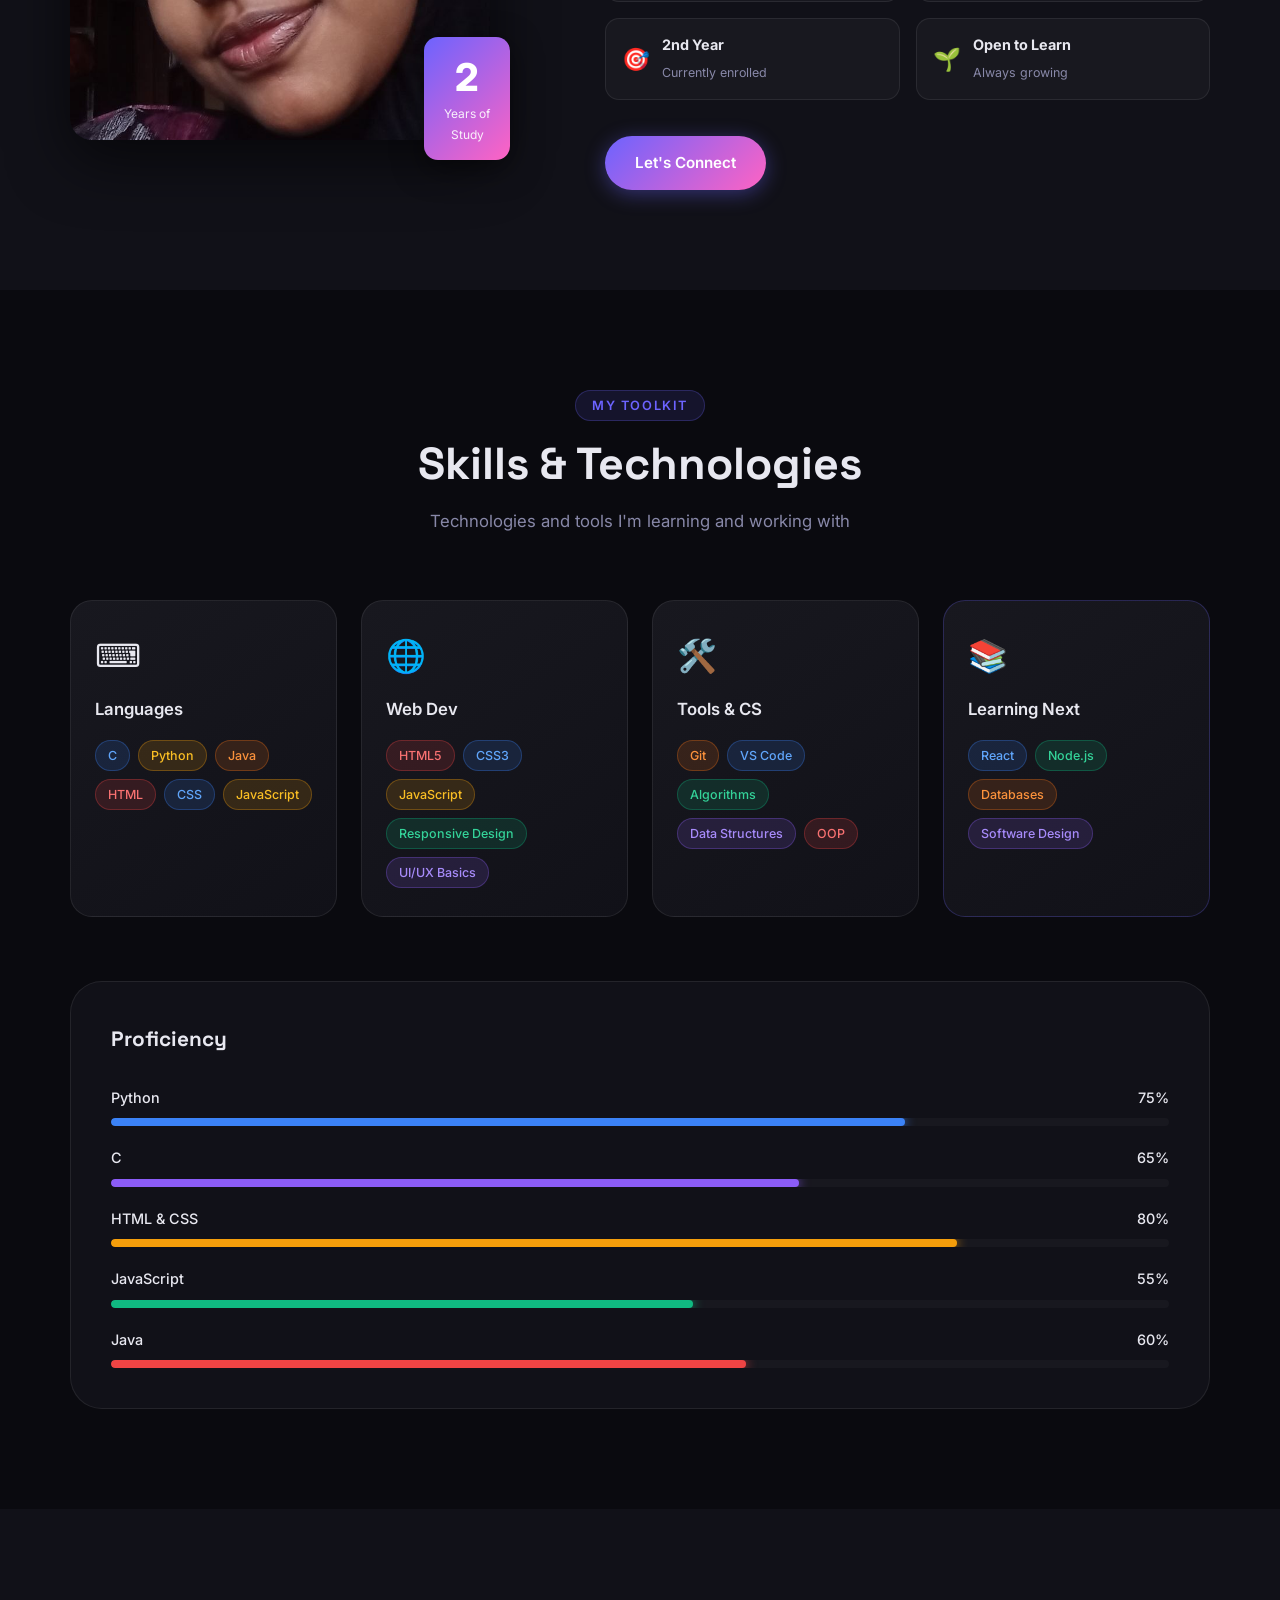
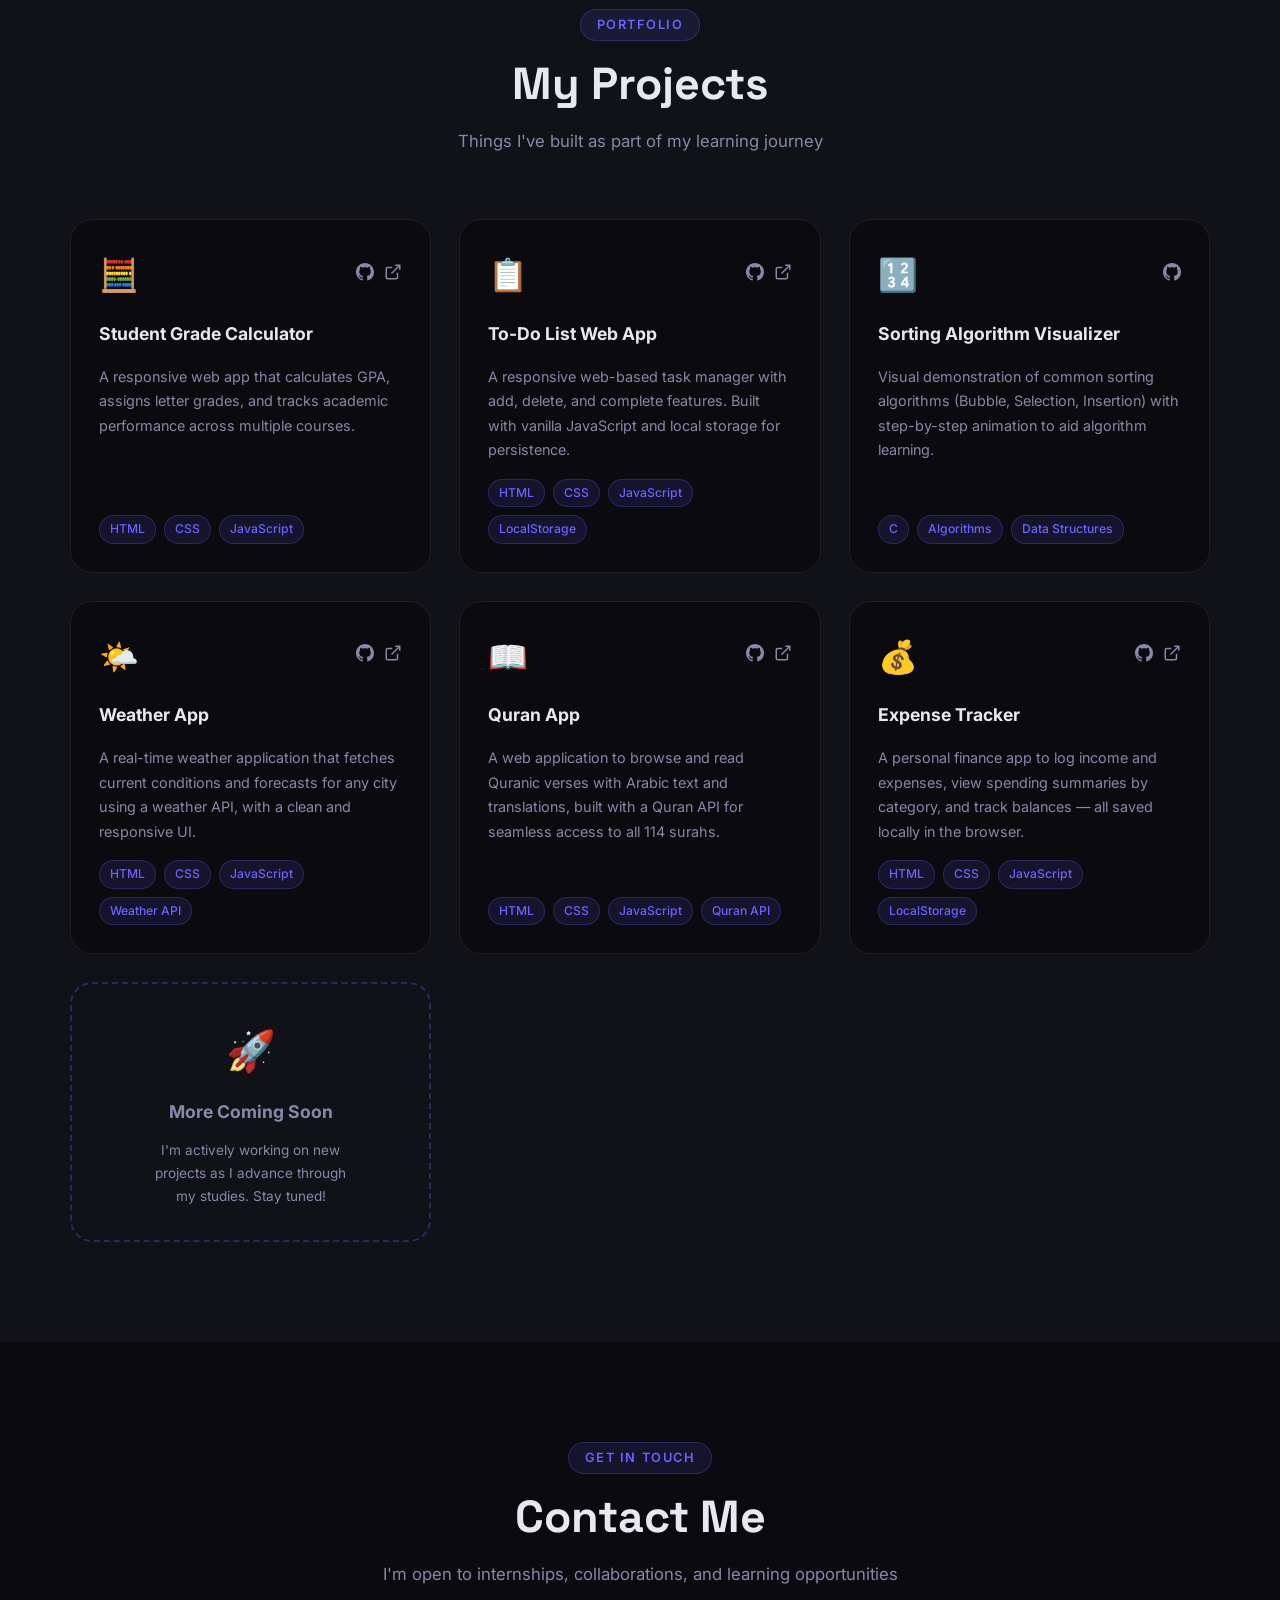
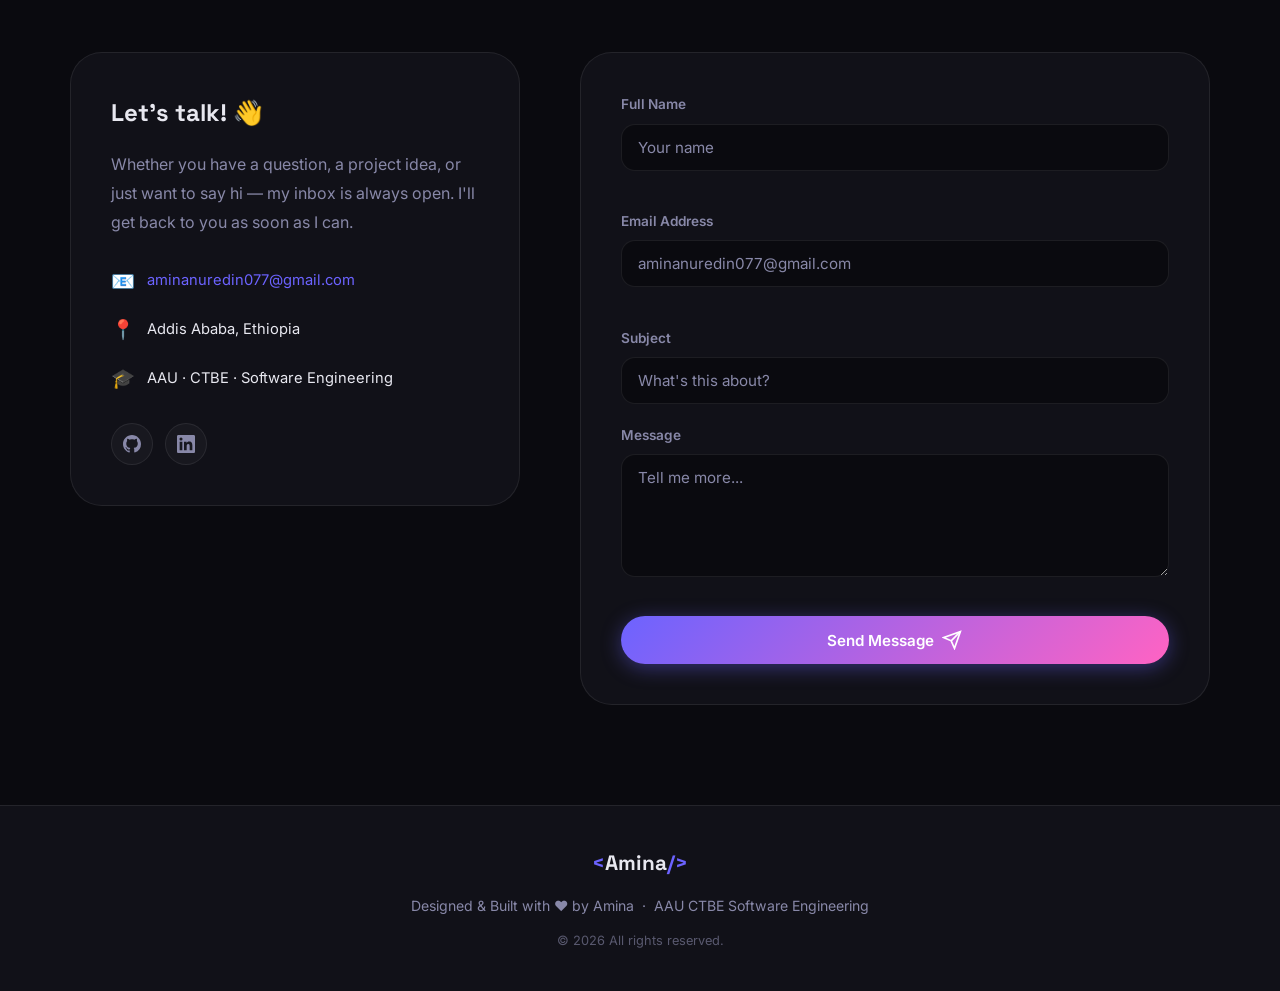
==== commit a04b8282: "linked all the previous projectes" ====
--- a/PersonalPortfolio/index.html
+++ b/PersonalPortfolio/index.html
@@ -349,7 +349,7 @@
               <a href="#" class="project-link-icon" aria-label="View Code" target="_blank" rel="noopener noreferrer">
                 <svg viewBox="0 0 24 24" fill="currentColor" width="18" height="18"><path d="M12 0C5.37 0 0 5.37 0 12c0 5.31 3.435 9.795 8.205 11.385.6.105.825-.255.825-.57 0-.285-.015-1.23-.015-2.235-3.015.555-3.795-.735-4.035-1.41-.135-.345-.72-1.41-1.23-1.695-.42-.225-1.02-.78-.015-.795.945-.015 1.62.87 1.845 1.23 1.08 1.815 2.805 1.305 3.495.99.105-.78.42-1.305.765-1.605-2.67-.3-5.46-1.335-5.46-5.925 0-1.305.465-2.385 1.23-3.225-.12-.3-.54-1.53.12-3.18 0 0 1.005-.315 3.3 1.23.96-.27 1.98-.405 3-.405s2.04.135 3 .405c2.295-1.56 3.3-1.23 3.3-1.23.66 1.65.24 2.88.12 3.18.765.84 1.23 1.905 1.23 3.225 0 4.605-2.805 5.625-5.475 5.925.435.375.81 1.095.81 2.22 0 1.605-.015 2.895-.015 3.3 0 .315.225.69.825.57A12.02 12.02 0 0 0 24 12c0-6.63-5.37-12-12-12z"/></svg>
               </a>
-              <a href="#" class="project-link-icon" aria-label="Live Demo" target="_blank" rel="noopener noreferrer">
+              <a href="https://weather-app-puce-two-67.vercel.app/" class="project-link-icon" aria-label="Live Demo" target="_blank" rel="noopener noreferrer">
                 <svg viewBox="0 0 24 24" fill="none" stroke="currentColor" stroke-width="2" width="18" height="18"><path d="M18 13v6a2 2 0 0 1-2 2H5a2 2 0 0 1-2-2V8a2 2 0 0 1 2-2h6"/><polyline points="15 3 21 3 21 9"/><line x1="10" y1="14" x2="21" y2="3"/></svg>
               </a>
             </div>
@@ -369,10 +369,10 @@
           <div class="project-card-header">
             <div class="project-icon">📖</div>
             <div class="project-links">
-              <a href="https://github.com/amina550/Projects/tree/bf850d88dfa80d8a0bf9de4b0ca8d7df599a2b5e/Quran%20App" class="project-link-icon" aria-label="View Code" target="_blank" rel="noopener noreferrer">
+              <a href="" class="project-link-icon" aria-label="View Code" target="_blank" rel="noopener noreferrer">
                 <svg viewBox="0 0 24 24" fill="currentColor" width="18" height="18"><path d="M12 0C5.37 0 0 5.37 0 12c0 5.31 3.435 9.795 8.205 11.385.6.105.825-.255.825-.57 0-.285-.015-1.23-.015-2.235-3.015.555-3.795-.735-4.035-1.41-.135-.345-.72-1.41-1.23-1.695-.42-.225-1.02-.78-.015-.795.945-.015 1.62.87 1.845 1.23 1.08 1.815 2.805 1.305 3.495.99.105-.78.42-1.305.765-1.605-2.67-.3-5.46-1.335-5.46-5.925 0-1.305.465-2.385 1.23-3.225-.12-.3-.54-1.53.12-3.18 0 0 1.005-.315 3.3 1.23.96-.27 1.98-.405 3-.405s2.04.135 3 .405c2.295-1.56 3.3-1.23 3.3-1.23.66 1.65.24 2.88.12 3.18.765.84 1.23 1.905 1.23 3.225 0 4.605-2.805 5.625-5.475 5.925.435.375.81 1.095.81 2.22 0 1.605-.015 2.895-.015 3.3 0 .315.225.69.825.57A12.02 12.02 0 0 0 24 12c0-6.63-5.37-12-12-12z"/></svg>
               </a>
-              <a href="#" class="project-link-icon" aria-label="Live Demo" target="_blank" rel="noopener noreferrer">
+              <a href="https://quranapp-beta.vercel.app/" class="project-link-icon" aria-label="Live Demo" target="_blank" rel="noopener noreferrer">
                 <svg viewBox="0 0 24 24" fill="none" stroke="currentColor" stroke-width="2" width="18" height="18"><path d="M18 13v6a2 2 0 0 1-2 2H5a2 2 0 0 1-2-2V8a2 2 0 0 1 2-2h6"/><polyline points="15 3 21 3 21 9"/><line x1="10" y1="14" x2="21" y2="3"/></svg>
               </a>
             </div>
@@ -395,7 +395,7 @@
               <a href="#" class="project-link-icon" aria-label="View Code" target="_blank" rel="noopener noreferrer">
                 <svg viewBox="0 0 24 24" fill="currentColor" width="18" height="18"><path d="M12 0C5.37 0 0 5.37 0 12c0 5.31 3.435 9.795 8.205 11.385.6.105.825-.255.825-.57 0-.285-.015-1.23-.015-2.235-3.015.555-3.795-.735-4.035-1.41-.135-.345-.72-1.41-1.23-1.695-.42-.225-1.02-.78-.015-.795.945-.015 1.62.87 1.845 1.23 1.08 1.815 2.805 1.305 3.495.99.105-.78.42-1.305.765-1.605-2.67-.3-5.46-1.335-5.46-5.925 0-1.305.465-2.385 1.23-3.225-.12-.3-.54-1.53.12-3.18 0 0 1.005-.315 3.3 1.23.96-.27 1.98-.405 3-.405s2.04.135 3 .405c2.295-1.56 3.3-1.23 3.3-1.23.66 1.65.24 2.88.12 3.18.765.84 1.23 1.905 1.23 3.225 0 4.605-2.805 5.625-5.475 5.925.435.375.81 1.095.81 2.22 0 1.605-.015 2.895-.015 3.3 0 .315.225.69.825.57A12.02 12.02 0 0 0 24 12c0-6.63-5.37-12-12-12z"/></svg>
               </a>
-              <a href="#" class="project-link-icon" aria-label="Live Demo" target="_blank" rel="noopener noreferrer">
+              <a href="https://expensetracker-zeta-steel.vercel.app/" class="project-link-icon" aria-label="Live Demo" target="_blank" rel="noopener noreferrer">
                 <svg viewBox="0 0 24 24" fill="none" stroke="currentColor" stroke-width="2" width="18" height="18"><path d="M18 13v6a2 2 0 0 1-2 2H5a2 2 0 0 1-2-2V8a2 2 0 0 1 2-2h6"/><polyline points="15 3 21 3 21 9"/><line x1="10" y1="14" x2="21" y2="3"/></svg>
               </a>
             </div>
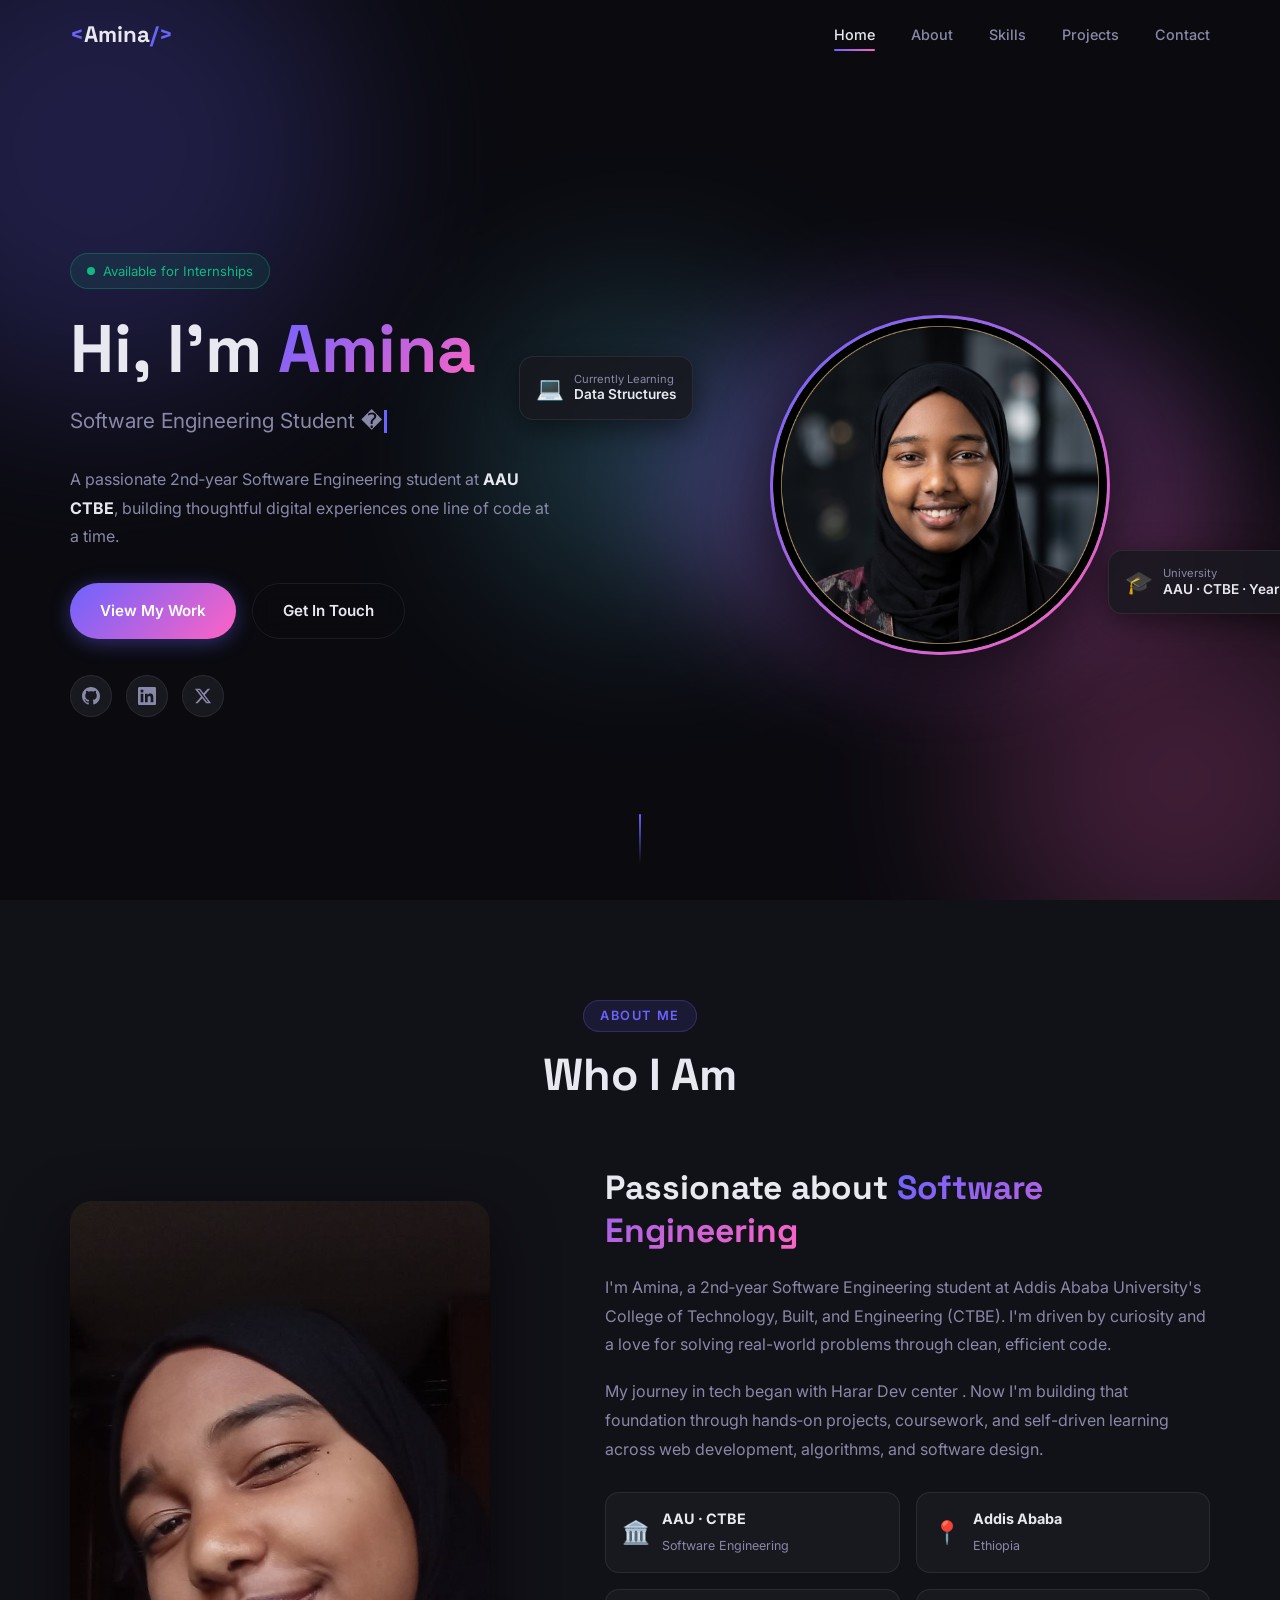
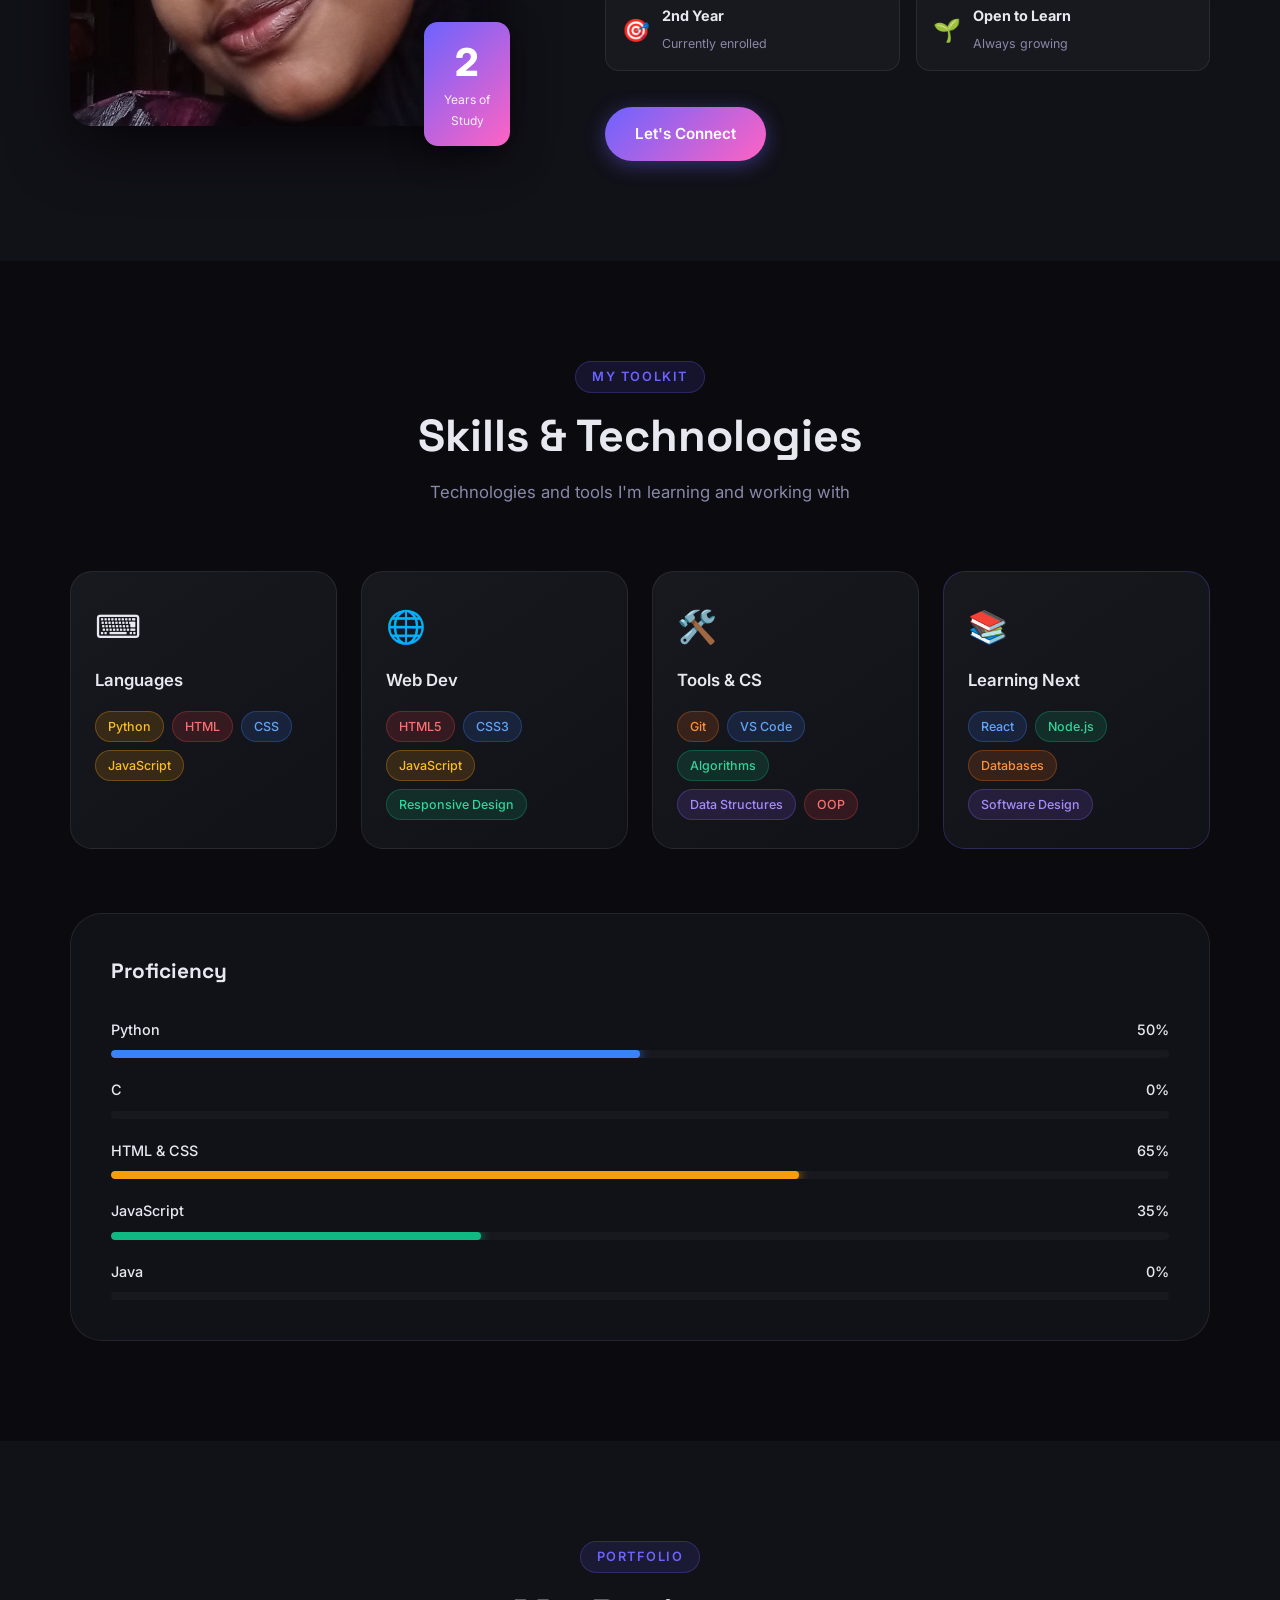
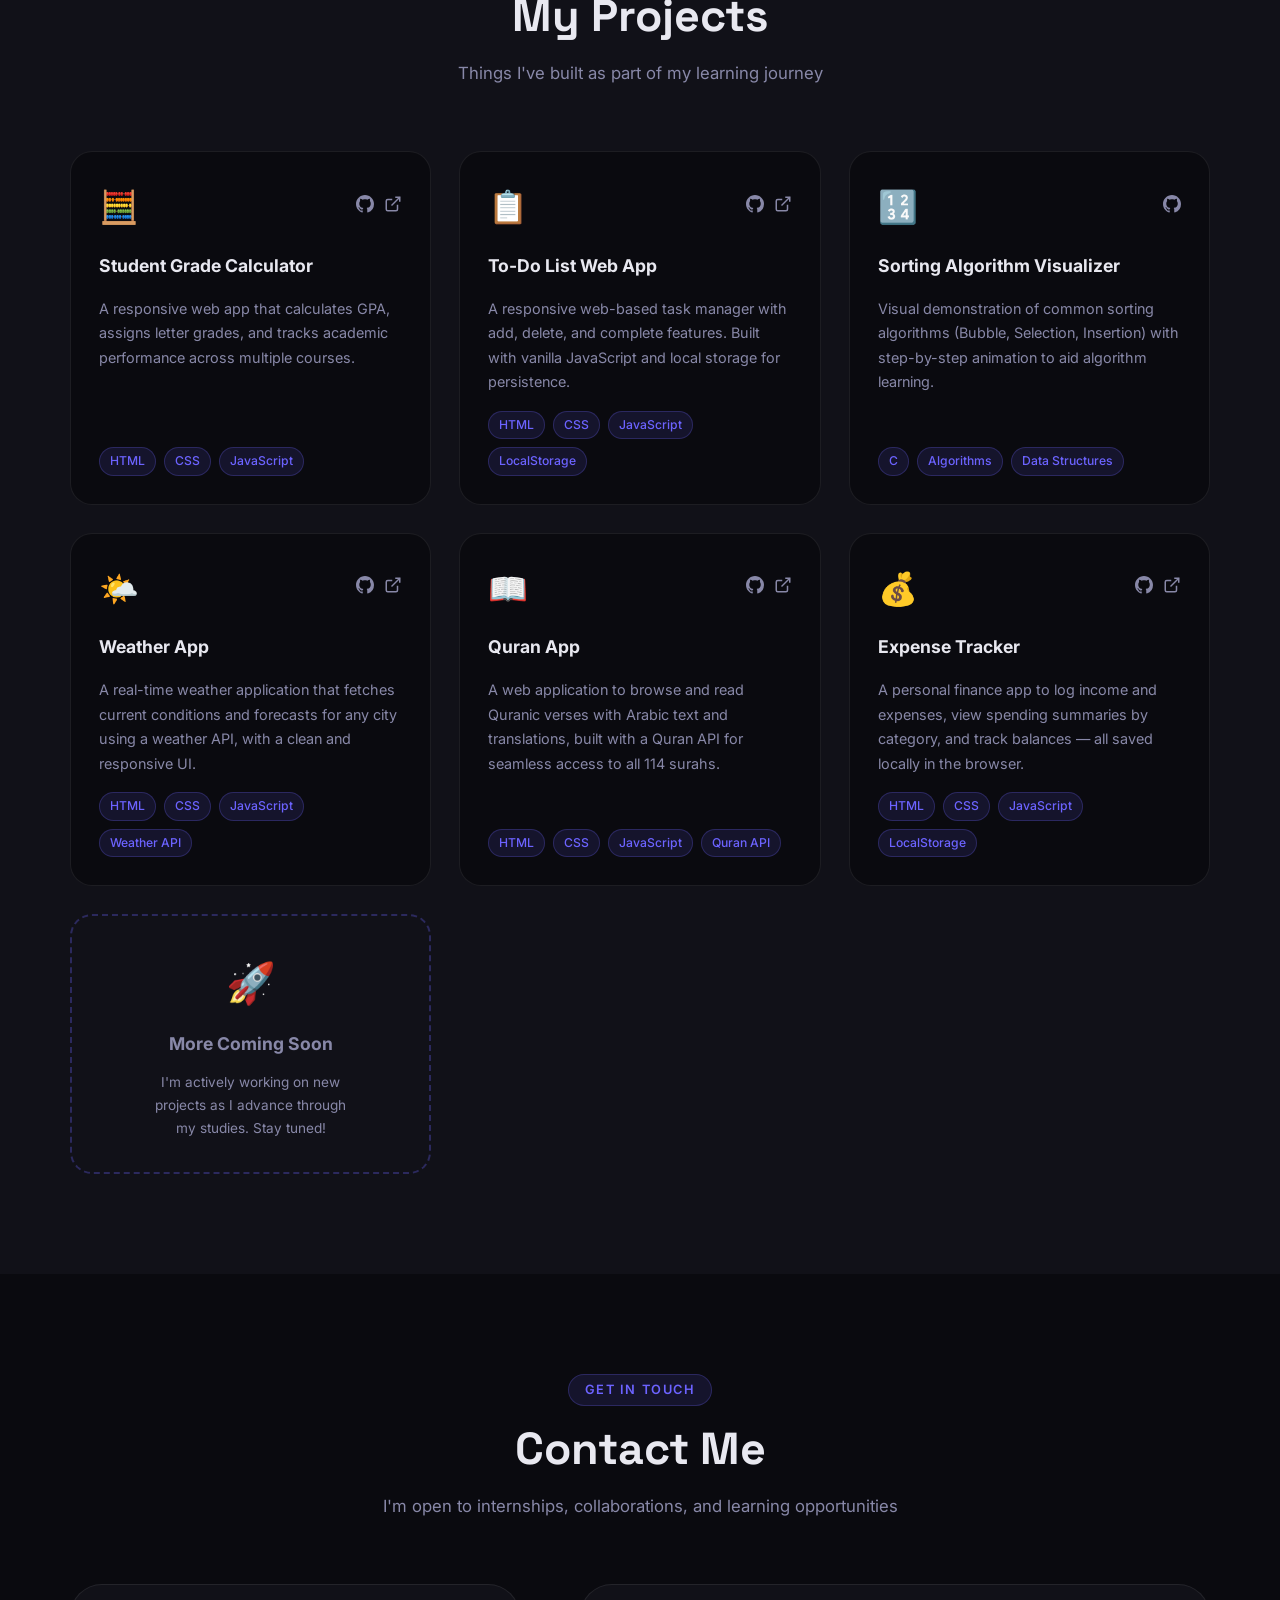
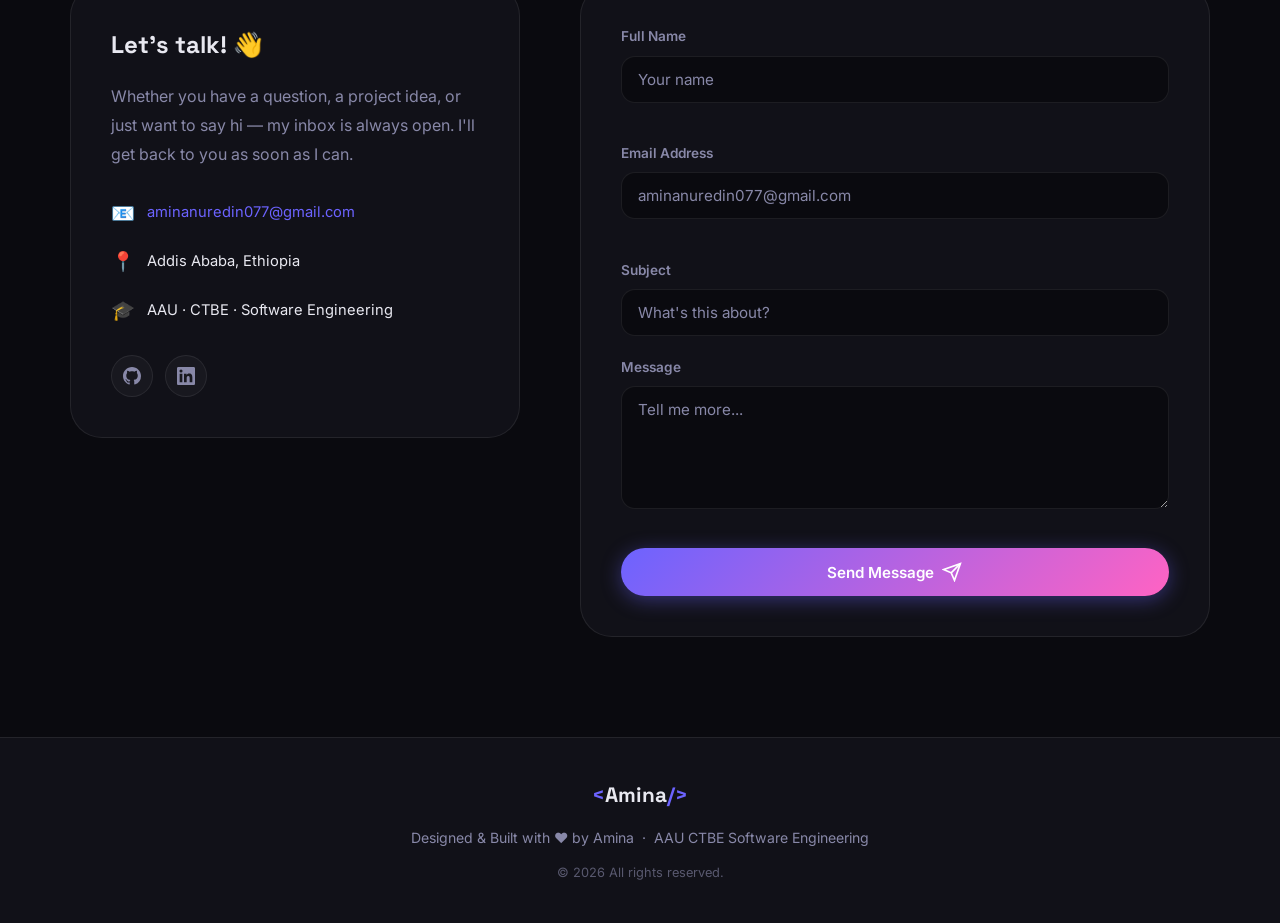
==== commit 78eb90eb: "set some thing on the profile" ====
--- a/PersonalPortfolio/index.html
+++ b/PersonalPortfolio/index.html
@@ -120,12 +120,11 @@
           <h3 class="about-heading">Passionate about <span class="gradient-text">Software Engineering</span></h3>
           <p class="about-p">
             I'm Amina, a 2nd‑year Software Engineering student at Addis Ababa University's 
-            College of Technology, Business, and Engineering (CTBE). I'm driven by curiosity 
+            College of Technology, Built, and Engineering (CTBE). I'm driven by curiosity 
             and a love for solving real-world problems through clean, efficient code.
           </p>
           <p class="about-p">
-            My journey in tech began with a fascination for how everyday software works under 
-            the hood. Now I'm building that foundation through hands‑on projects, coursework, 
+            My journey in tech began with Harar Dev center . Now I'm building that foundation through hands‑on projects, coursework, 
             and self-driven learning across web development, algorithms, and software design.
           </p>
           <div class="about-facts">
@@ -180,9 +179,9 @@
           <div class="skill-card-icon">⌨️</div>
           <h3 class="skill-card-title">Languages</h3>
           <div class="skill-tags">
-            <span class="skill-tag tag-blue">C</span>
+            
             <span class="skill-tag tag-yellow">Python</span>
-            <span class="skill-tag tag-orange">Java</span>
+          
             <span class="skill-tag tag-red">HTML</span>
             <span class="skill-tag tag-blue">CSS</span>
             <span class="skill-tag tag-yellow">JavaScript</span>
@@ -198,7 +197,7 @@
             <span class="skill-tag tag-blue">CSS3</span>
             <span class="skill-tag tag-yellow">JavaScript</span>
             <span class="skill-tag tag-green">Responsive Design</span>
-            <span class="skill-tag tag-purple">UI/UX Basics</span>
+        
           </div>
         </div>
 
@@ -235,33 +234,33 @@
         <div class="progress-list">
           <div class="progress-item">
             <div class="progress-header">
-              <span>Python</span><span>75%</span>
-            </div>
-            <div class="progress-bar"><div class="progress-fill" data-width="75" style="--bar-color: #3b82f6"></div></div>
+              <span>Python</span><span>50%</span>
+            </div>
+            <div class="progress-bar"><div class="progress-fill" data-width="50" style="--bar-color: #3b82f6"></div></div>
           </div>
           <div class="progress-item">
             <div class="progress-header">
-              <span>C</span><span>65%</span>
-            </div>
-            <div class="progress-bar"><div class="progress-fill" data-width="65" style="--bar-color: #8b5cf6"></div></div>
+              <span>C</span><span>0%</span>
+            </div>
+            <div class="progress-bar"><div class="progress-fill" data-width="0" style="--bar-color: #8b5cf6"></div></div>
           </div>
           <div class="progress-item">
             <div class="progress-header">
-              <span>HTML &amp; CSS</span><span>80%</span>
-            </div>
-            <div class="progress-bar"><div class="progress-fill" data-width="80" style="--bar-color: #f59e0b"></div></div>
+              <span>HTML &amp; CSS</span><span>65%</span>
+            </div>
+            <div class="progress-bar"><div class="progress-fill" data-width="65" style="--bar-color: #f59e0b"></div></div>
           </div>
           <div class="progress-item">
             <div class="progress-header">
-              <span>JavaScript</span><span>55%</span>
-            </div>
-            <div class="progress-bar"><div class="progress-fill" data-width="55" style="--bar-color: #10b981"></div></div>
+              <span>JavaScript</span><span>35%</span>
+            </div>
+            <div class="progress-bar"><div class="progress-fill" data-width="35" style="--bar-color: #10b981"></div></div>
           </div>
           <div class="progress-item">
             <div class="progress-header">
-              <span>Java</span><span>60%</span>
-            </div>
-            <div class="progress-bar"><div class="progress-fill" data-width="60" style="--bar-color: #ef4444"></div></div>
+              <span>Java</span><span>0%</span>
+            </div>
+            <div class="progress-bar"><div class="progress-fill" data-width="0" style="--bar-color: #ef4444"></div></div>
           </div>
         </div>
       </div>
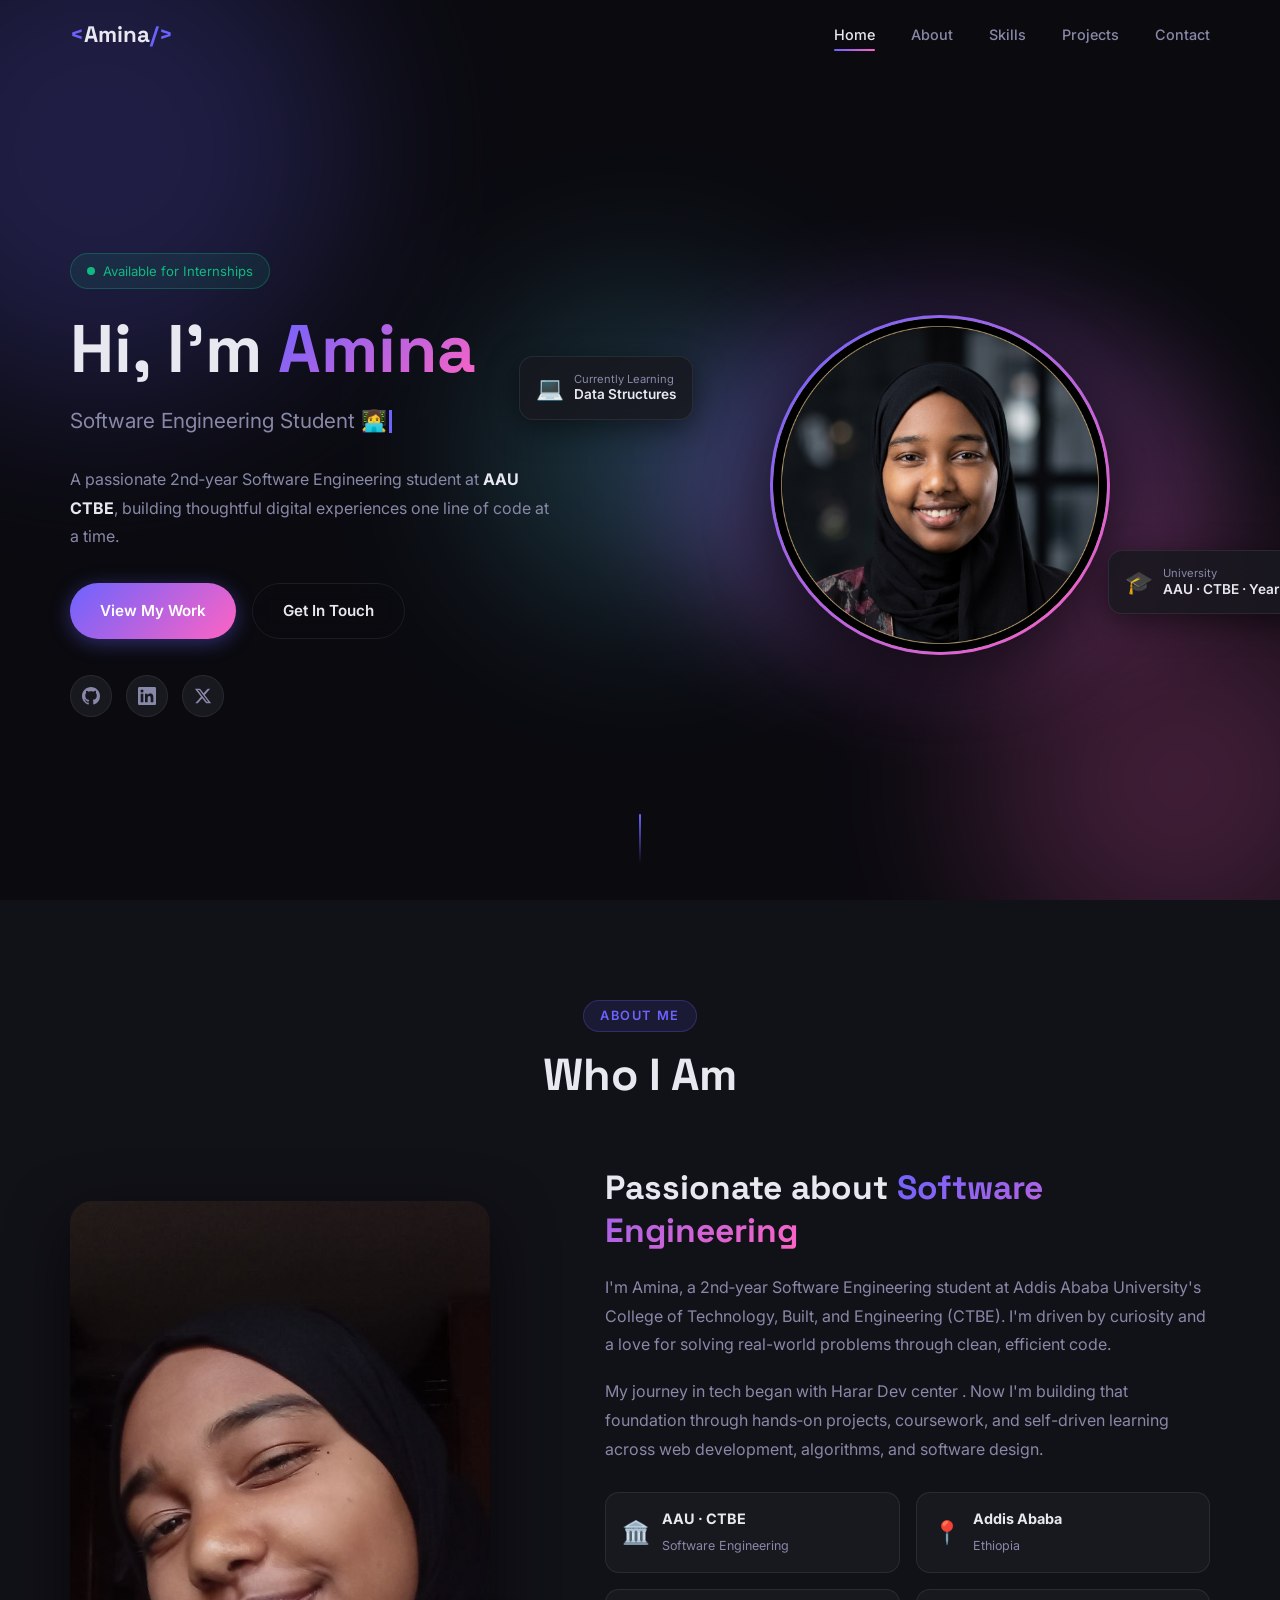
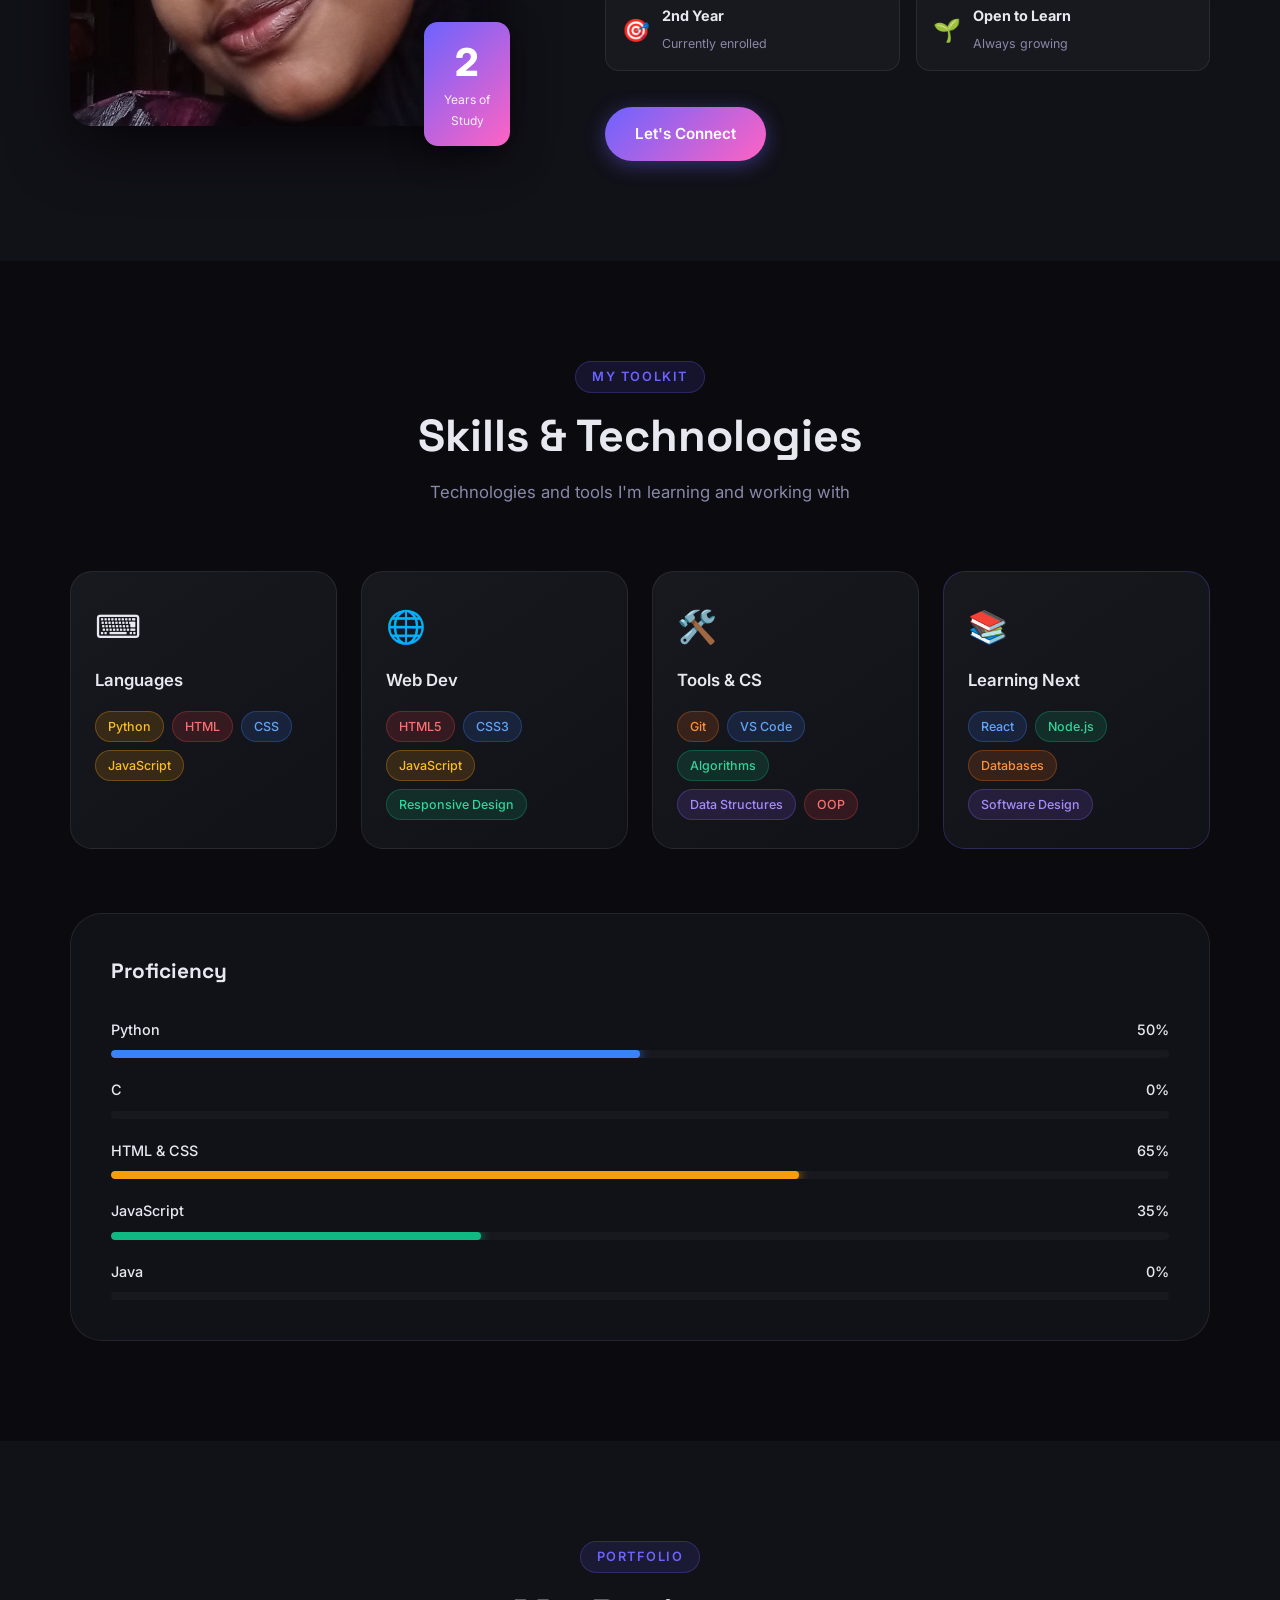
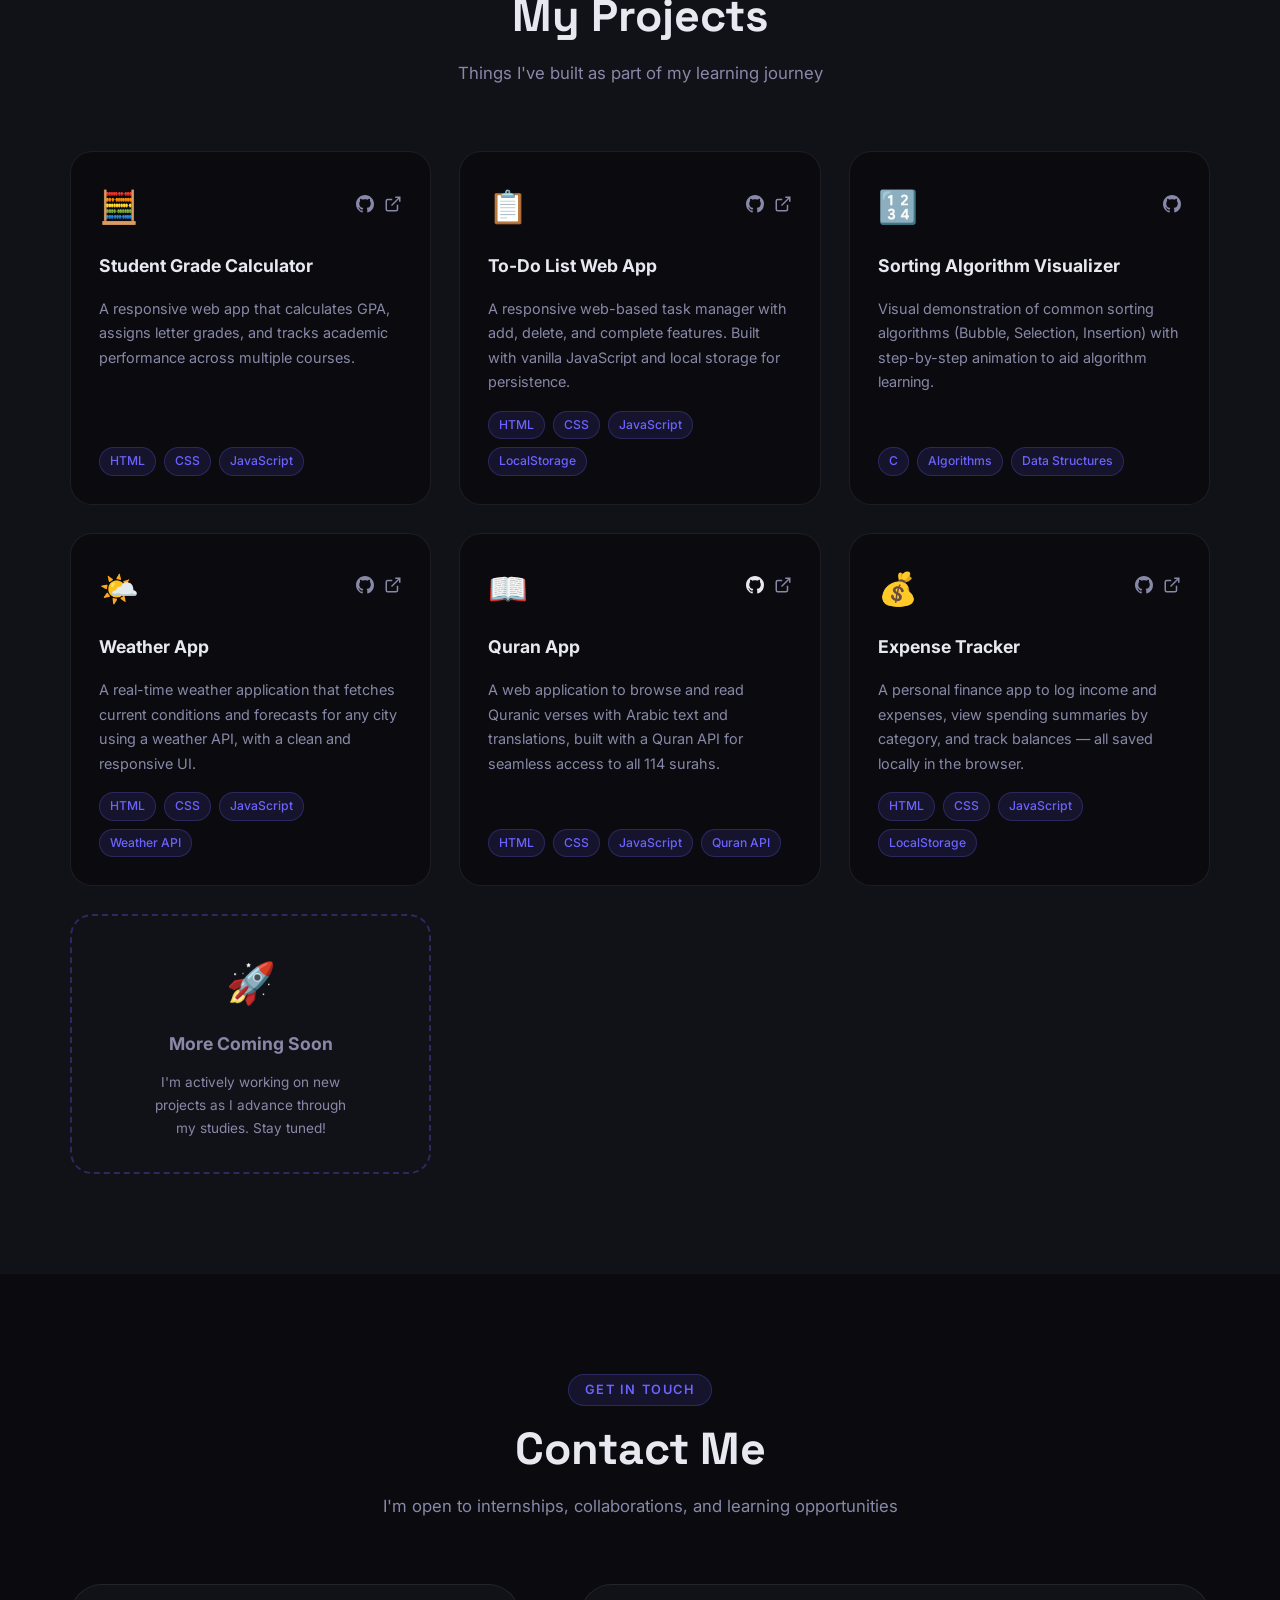
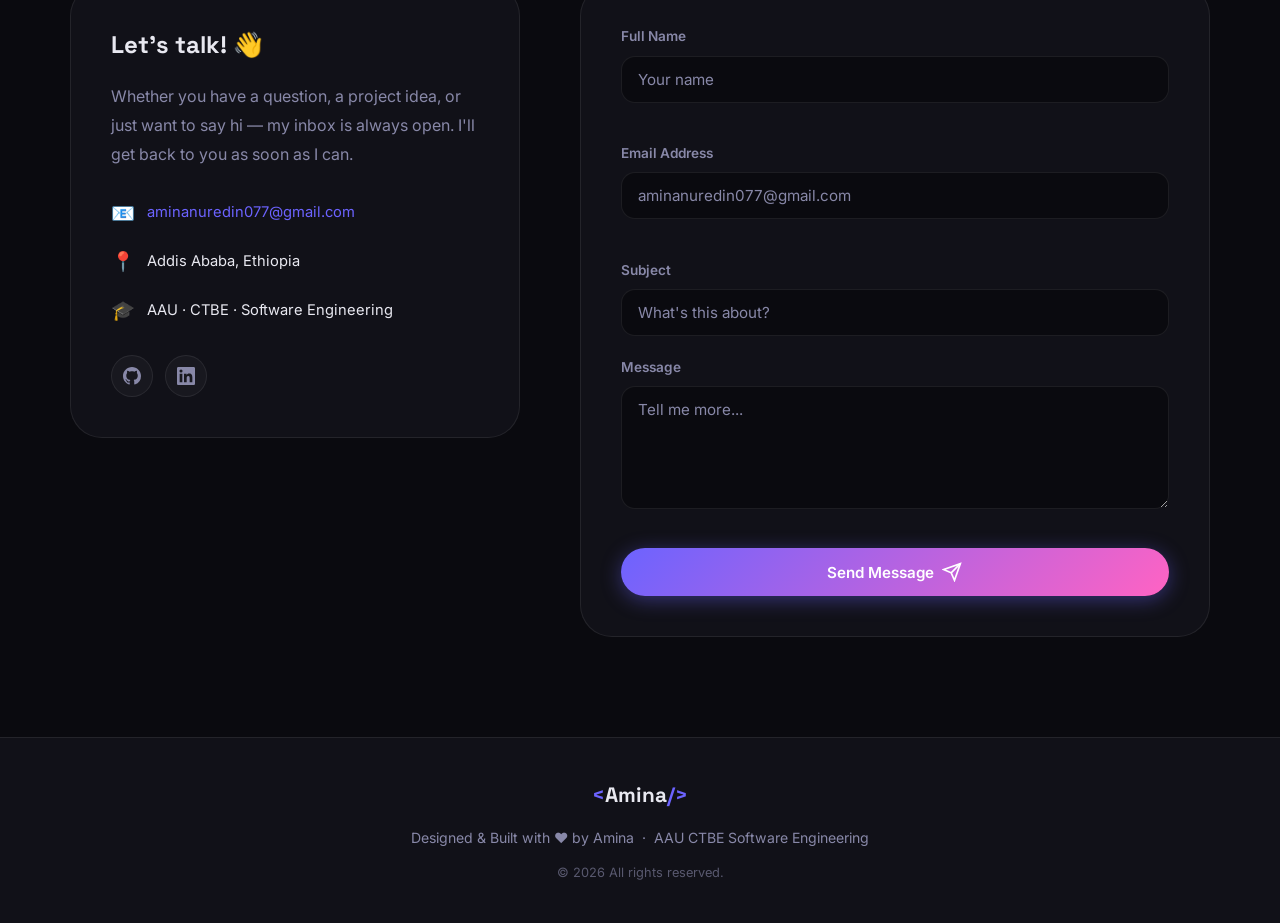
==== commit 5189f510: "git links connected to all of the projectes" ====
--- a/PersonalPortfolio/index.html
+++ b/PersonalPortfolio/index.html
@@ -345,7 +345,7 @@
           <div class="project-card-header">
             <div class="project-icon">🌤️</div>
             <div class="project-links">
-              <a href="#" class="project-link-icon" aria-label="View Code" target="_blank" rel="noopener noreferrer">
+              <a href="https://github.com/amina550/Projects/commit/e0b4d9811edd687b7ba3810da82eeabde3c895fd" class="project-link-icon" aria-label="View Code" target="_blank" rel="noopener noreferrer">
                 <svg viewBox="0 0 24 24" fill="currentColor" width="18" height="18"><path d="M12 0C5.37 0 0 5.37 0 12c0 5.31 3.435 9.795 8.205 11.385.6.105.825-.255.825-.57 0-.285-.015-1.23-.015-2.235-3.015.555-3.795-.735-4.035-1.41-.135-.345-.72-1.41-1.23-1.695-.42-.225-1.02-.78-.015-.795.945-.015 1.62.87 1.845 1.23 1.08 1.815 2.805 1.305 3.495.99.105-.78.42-1.305.765-1.605-2.67-.3-5.46-1.335-5.46-5.925 0-1.305.465-2.385 1.23-3.225-.12-.3-.54-1.53.12-3.18 0 0 1.005-.315 3.3 1.23.96-.27 1.98-.405 3-.405s2.04.135 3 .405c2.295-1.56 3.3-1.23 3.3-1.23.66 1.65.24 2.88.12 3.18.765.84 1.23 1.905 1.23 3.225 0 4.605-2.805 5.625-5.475 5.925.435.375.81 1.095.81 2.22 0 1.605-.015 2.895-.015 3.3 0 .315.225.69.825.57A12.02 12.02 0 0 0 24 12c0-6.63-5.37-12-12-12z"/></svg>
               </a>
               <a href="https://weather-app-puce-two-67.vercel.app/" class="project-link-icon" aria-label="Live Demo" target="_blank" rel="noopener noreferrer">
@@ -368,7 +368,7 @@
           <div class="project-card-header">
             <div class="project-icon">📖</div>
             <div class="project-links">
-              <a href="" class="project-link-icon" aria-label="View Code" target="_blank" rel="noopener noreferrer">
+              <a href="https://github.com/amina550/Projects/commit/b0ea7d99f6d2af6224fd3ad8847972cdaa758326" aria-label="View Code" target="_blank" rel="noopener noreferrer">
                 <svg viewBox="0 0 24 24" fill="currentColor" width="18" height="18"><path d="M12 0C5.37 0 0 5.37 0 12c0 5.31 3.435 9.795 8.205 11.385.6.105.825-.255.825-.57 0-.285-.015-1.23-.015-2.235-3.015.555-3.795-.735-4.035-1.41-.135-.345-.72-1.41-1.23-1.695-.42-.225-1.02-.78-.015-.795.945-.015 1.62.87 1.845 1.23 1.08 1.815 2.805 1.305 3.495.99.105-.78.42-1.305.765-1.605-2.67-.3-5.46-1.335-5.46-5.925 0-1.305.465-2.385 1.23-3.225-.12-.3-.54-1.53.12-3.18 0 0 1.005-.315 3.3 1.23.96-.27 1.98-.405 3-.405s2.04.135 3 .405c2.295-1.56 3.3-1.23 3.3-1.23.66 1.65.24 2.88.12 3.18.765.84 1.23 1.905 1.23 3.225 0 4.605-2.805 5.625-5.475 5.925.435.375.81 1.095.81 2.22 0 1.605-.015 2.895-.015 3.3 0 .315.225.69.825.57A12.02 12.02 0 0 0 24 12c0-6.63-5.37-12-12-12z"/></svg>
               </a>
               <a href="https://quranapp-beta.vercel.app/" class="project-link-icon" aria-label="Live Demo" target="_blank" rel="noopener noreferrer">
@@ -391,7 +391,7 @@
           <div class="project-card-header">
             <div class="project-icon">💰</div>
             <div class="project-links">
-              <a href="#" class="project-link-icon" aria-label="View Code" target="_blank" rel="noopener noreferrer">
+              <a href="https://github.com/amina550/Projects/commit/83aad7fad4a5e379a4d512c1fc8b2725721485b0" class="project-link-icon" aria-label="View Code" target="_blank" rel="noopener noreferrer">
                 <svg viewBox="0 0 24 24" fill="currentColor" width="18" height="18"><path d="M12 0C5.37 0 0 5.37 0 12c0 5.31 3.435 9.795 8.205 11.385.6.105.825-.255.825-.57 0-.285-.015-1.23-.015-2.235-3.015.555-3.795-.735-4.035-1.41-.135-.345-.72-1.41-1.23-1.695-.42-.225-1.02-.78-.015-.795.945-.015 1.62.87 1.845 1.23 1.08 1.815 2.805 1.305 3.495.99.105-.78.42-1.305.765-1.605-2.67-.3-5.46-1.335-5.46-5.925 0-1.305.465-2.385 1.23-3.225-.12-.3-.54-1.53.12-3.18 0 0 1.005-.315 3.3 1.23.96-.27 1.98-.405 3-.405s2.04.135 3 .405c2.295-1.56 3.3-1.23 3.3-1.23.66 1.65.24 2.88.12 3.18.765.84 1.23 1.905 1.23 3.225 0 4.605-2.805 5.625-5.475 5.925.435.375.81 1.095.81 2.22 0 1.605-.015 2.895-.015 3.3 0 .315.225.69.825.57A12.02 12.02 0 0 0 24 12c0-6.63-5.37-12-12-12z"/></svg>
               </a>
               <a href="https://expensetracker-zeta-steel.vercel.app/" class="project-link-icon" aria-label="Live Demo" target="_blank" rel="noopener noreferrer">
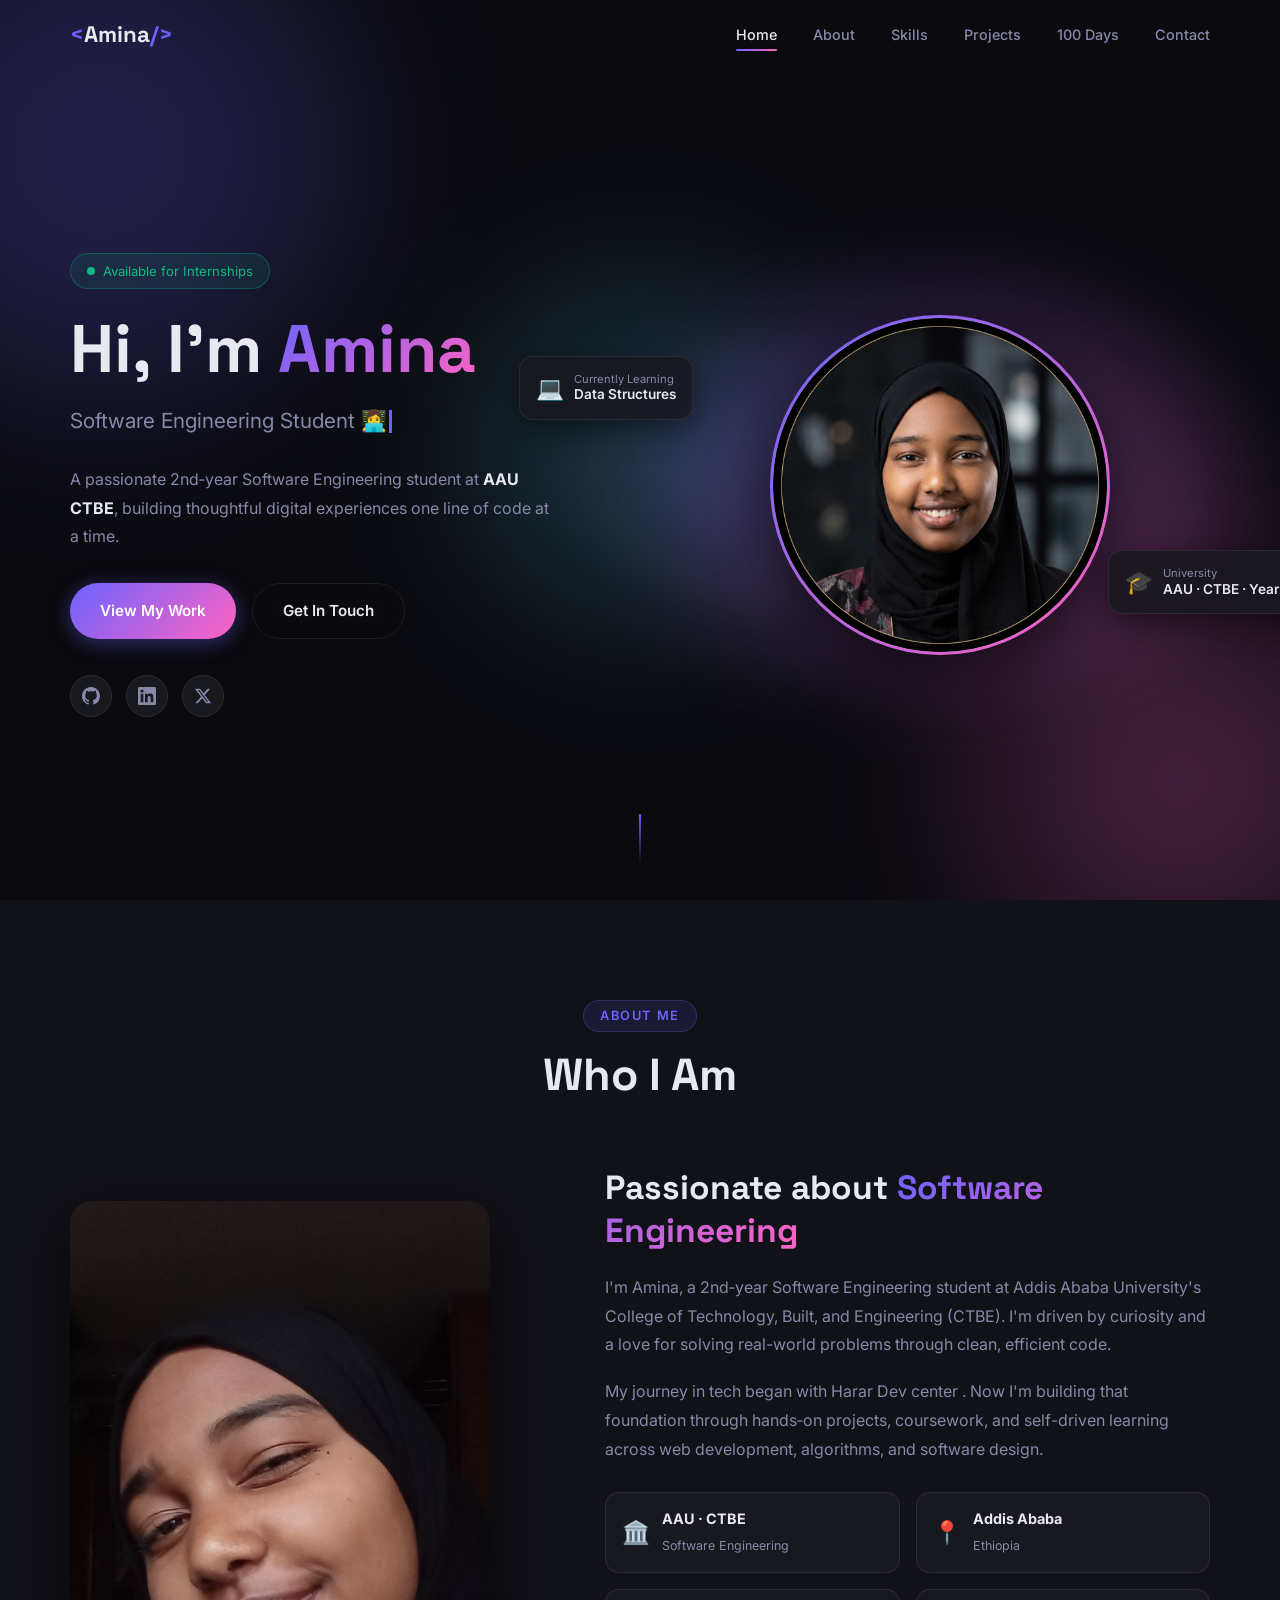
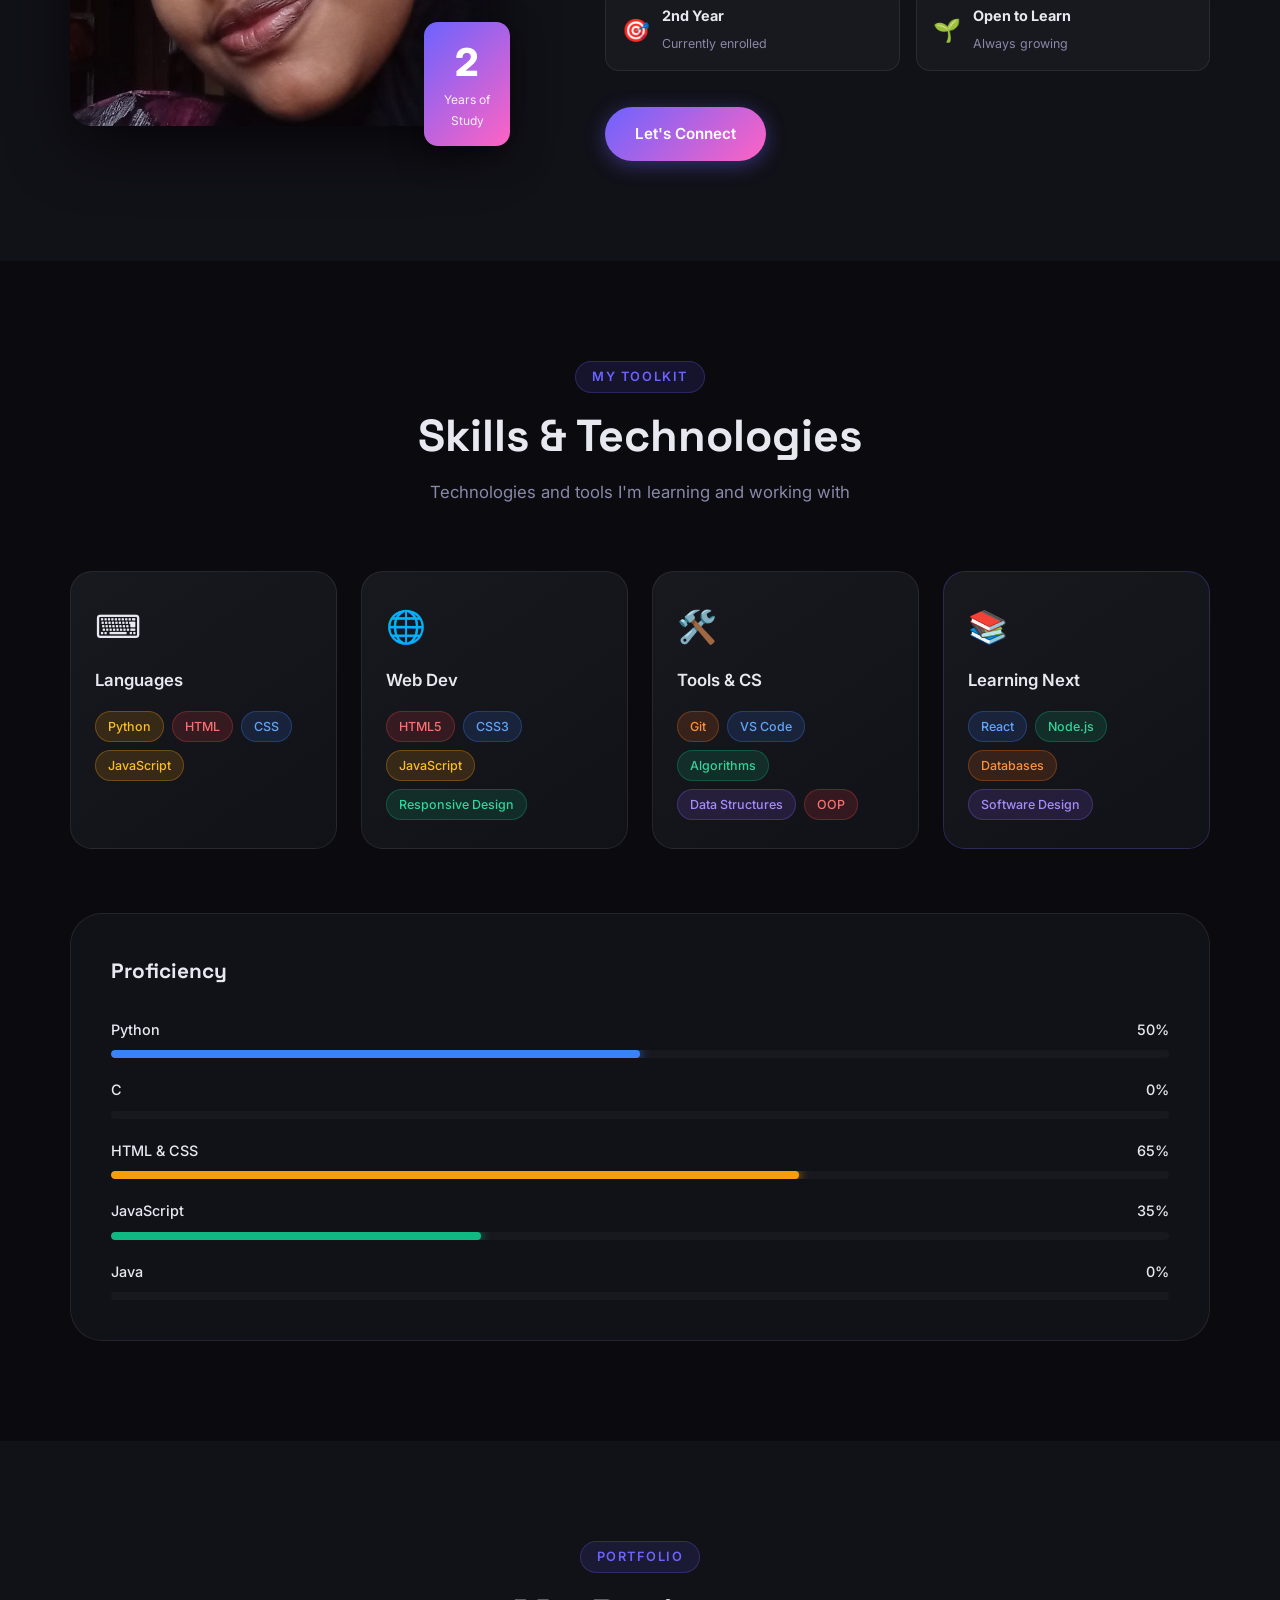
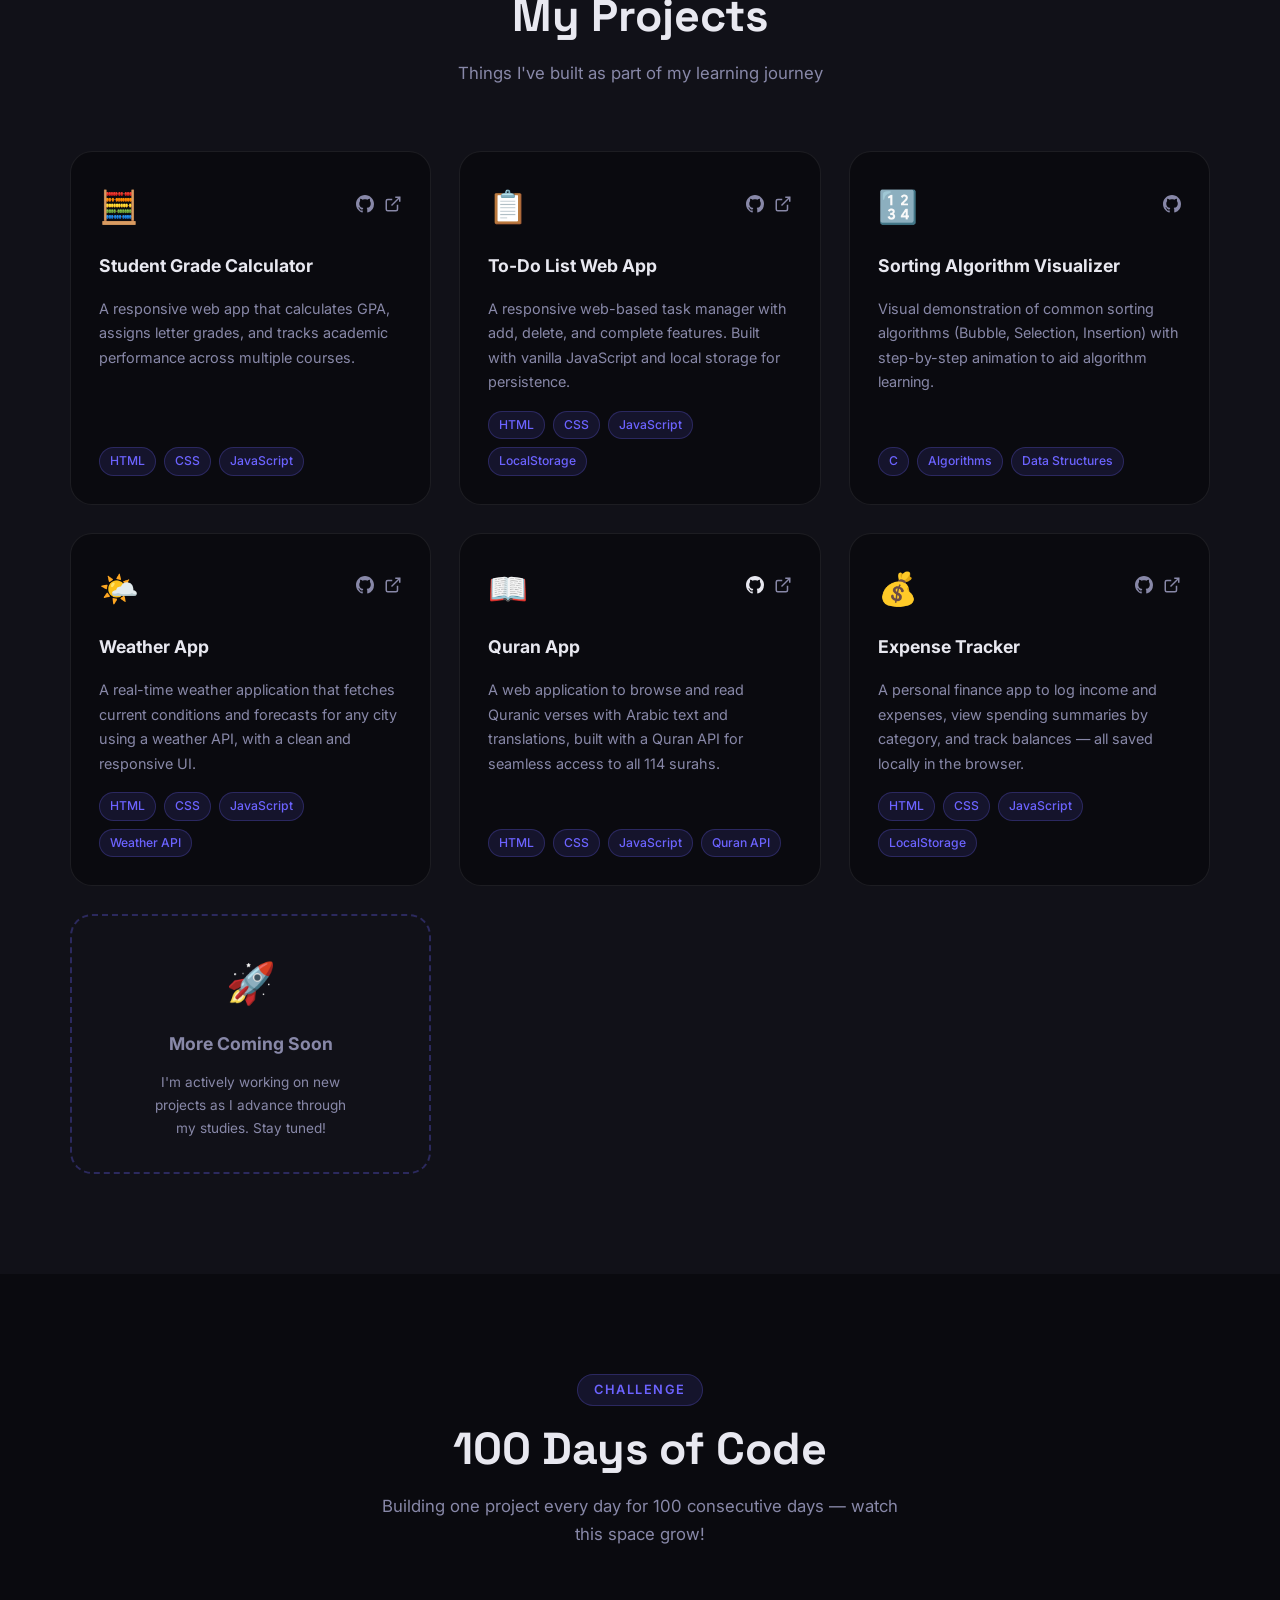
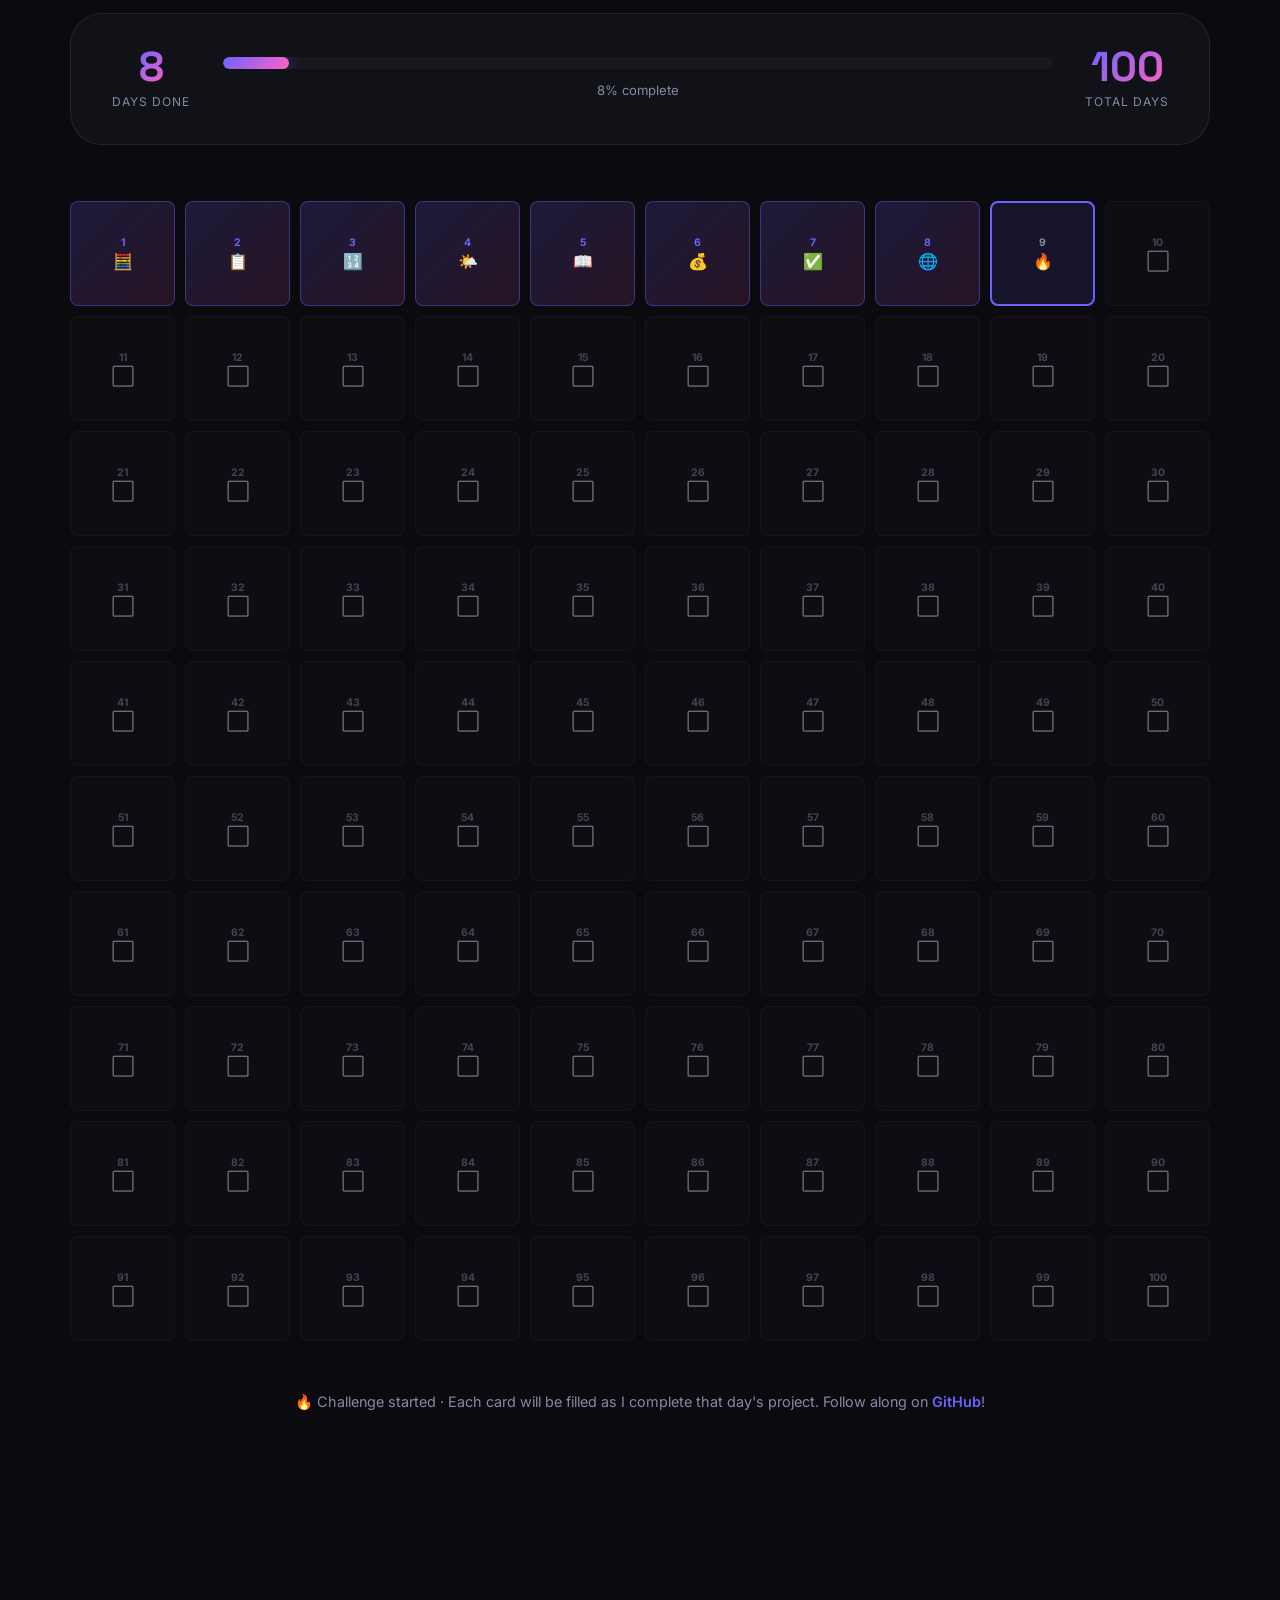
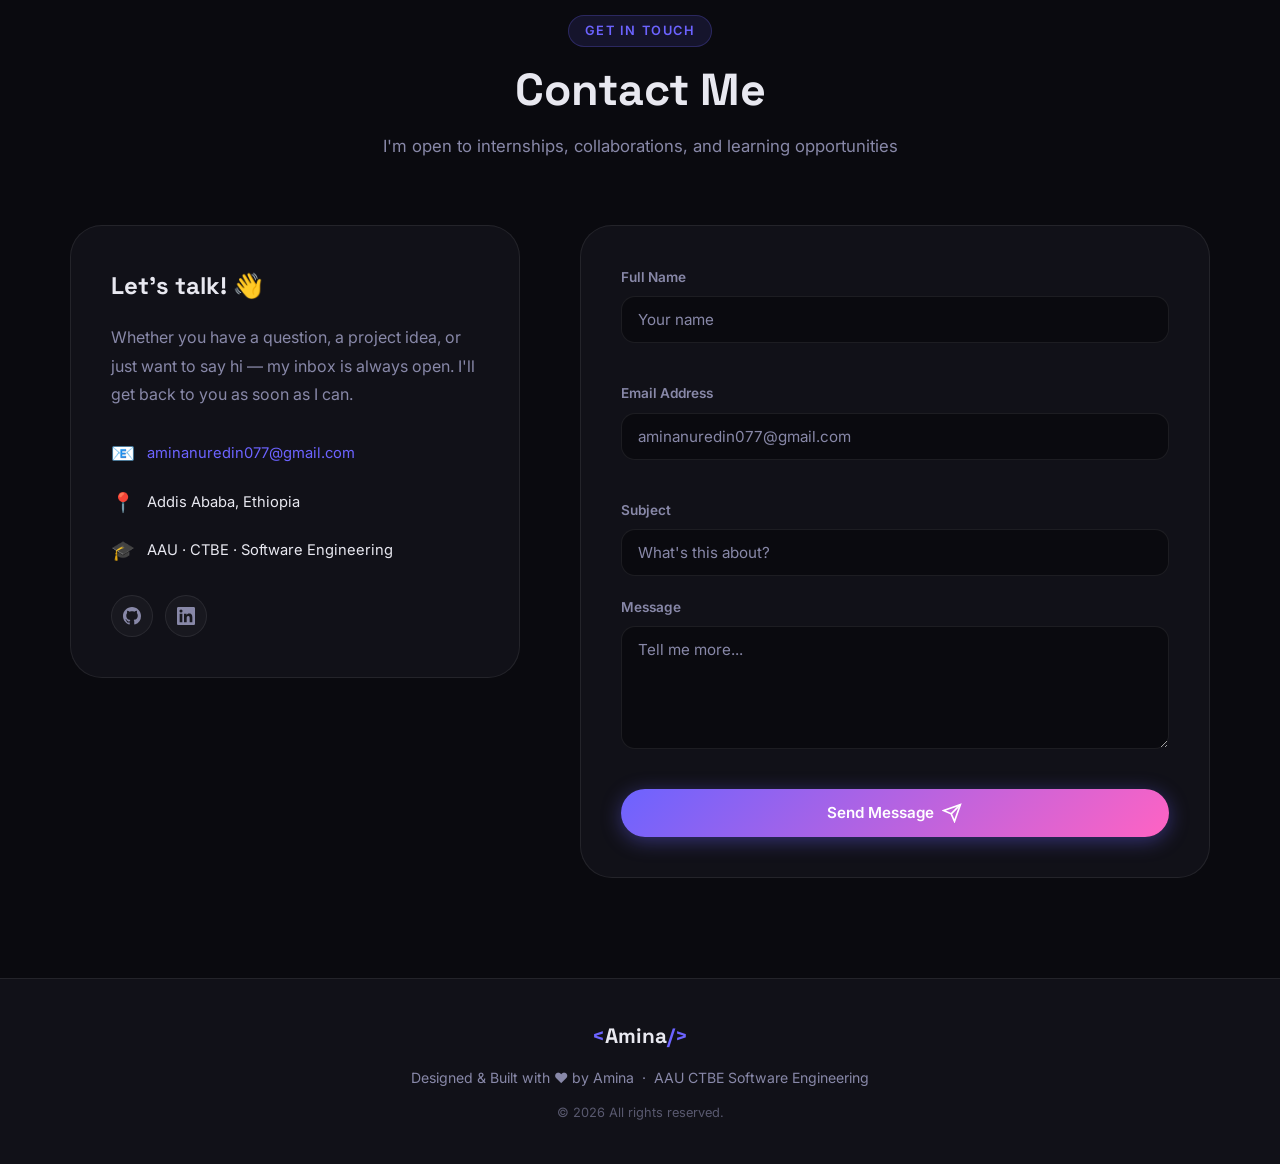
==== commit c5287900: "created 100 days project place holder on the profile and uploded the first days project on the 8" ====
--- a/PersonalPortfolio/index.html
+++ b/PersonalPortfolio/index.html
@@ -20,11 +20,12 @@
         <span class="logo-bracket">&lt;</span>Amina<span class="logo-bracket">/&gt;</span>
       </a>
       <nav class="nav-links" id="navLinks">
-        <a href="#home"     class="nav-link active">Home</a>
-        <a href="#about"    class="nav-link">About</a>
-        <a href="#skills"   class="nav-link">Skills</a>
-        <a href="#projects" class="nav-link">Projects</a>
-        <a href="#contact"  class="nav-link">Contact</a>
+        <a href="#home"      class="nav-link active">Home</a>
+        <a href="#about"     class="nav-link">About</a>
+        <a href="#skills"    class="nav-link">Skills</a>
+        <a href="#projects"  class="nav-link">Projects</a>
+        <a href="#100days"   class="nav-link">100 Days</a>
+        <a href="#contact"   class="nav-link">Contact</a>
       </nav>
       <button class="hamburger" id="hamburger" aria-label="Toggle navigation" aria-expanded="false">
         <span></span><span></span><span></span>
@@ -422,7 +423,47 @@
     </div>
   </section>
 
+  <!-- ============ 100 DAYS OF CODE ============ -->
+  <section class="days100 section" id="100days">
+    <div class="container">
+      <div class="section-header" data-animate="fade-up">
+        <span class="section-tag">Challenge</span>
+        <h2 class="section-title">100 Days of Code</h2>
+        <p class="section-desc">Building one project every day for 100 consecutive days — watch this space grow!</p>
+      </div>
+
+      <!-- Progress banner -->
+      <div class="days100-banner" data-animate="fade-up">
+        <div class="days100-stat">
+          <span class="days100-stat-num" id="daysCompleted">0</span>
+          <span class="days100-stat-label">Days Done</span>
+        </div>
+        <div class="days100-progress-wrap">
+          <div class="days100-progress-bar">
+            <div class="days100-progress-fill" id="days100Fill" style="width:0%"></div>
+          </div>
+          <span class="days100-progress-label"><span id="days100Pct">0</span>% complete</span>
+        </div>
+        <div class="days100-stat">
+          <span class="days100-stat-num">100</span>
+          <span class="days100-stat-label">Total Days</span>
+        </div>
+      </div>
+
+      <!-- Grid of 100 day cards -->
+      <div class="days100-grid" id="days100Grid">
+        <!-- Cards injected by JS -->
+      </div>
+
+      <p class="days100-note" data-animate="fade-up">
+        🔥 Challenge started · Each card will be filled as I complete that day's project.
+        Follow along on <a href="https://github.com/amina550" target="_blank" rel="noopener noreferrer">GitHub</a>!
+      </p>
+    </div>
+  </section>
+
   <!-- ============ CONTACT ============ -->
+
   <section class="contact section" id="contact">
     <div class="container">
       <div class="section-header" data-animate="fade-up">
--- a/PersonalPortfolio/portifolio.css
+++ b/PersonalPortfolio/portifolio.css
@@ -849,6 +849,192 @@
   transform: none;
 }
 
+/* ---- 13. 100 DAYS OF CODE ---- */
+.days100 { background: var(--clr-bg); }
+
+/* Progress banner */
+.days100-banner {
+  display: flex;
+  align-items: center;
+  gap: 32px;
+  background: var(--clr-surface);
+  border: 1px solid var(--clr-border);
+  border-radius: var(--radius-xl);
+  padding: 32px 40px;
+  margin-bottom: 56px;
+}
+.days100-stat {
+  display: flex;
+  flex-direction: column;
+  align-items: center;
+  min-width: 80px;
+}
+.days100-stat-num {
+  font-family: 'Space Grotesk', sans-serif;
+  font-size: 2.6rem;
+  font-weight: 800;
+  background: var(--grad-primary);
+  -webkit-background-clip: text;
+  background-clip: text;
+  -webkit-text-fill-color: transparent;
+  line-height: 1;
+}
+.days100-stat-label {
+  font-size: 0.75rem;
+  color: var(--clr-text-muted);
+  margin-top: 4px;
+  text-transform: uppercase;
+  letter-spacing: 0.08em;
+}
+.days100-progress-wrap {
+  flex: 1;
+  display: flex;
+  flex-direction: column;
+  gap: 10px;
+}
+.days100-progress-bar {
+  width: 100%;
+  height: 12px;
+  background: var(--clr-surface-2);
+  border-radius: 50px;
+  overflow: hidden;
+}
+.days100-progress-fill {
+  height: 100%;
+  background: var(--grad-primary);
+  border-radius: 50px;
+  transition: width 1.4s cubic-bezier(0.4,0,0.2,1);
+  box-shadow: 0 0 14px rgba(108,99,255,0.5);
+}
+.days100-progress-label {
+  font-size: 0.82rem;
+  color: var(--clr-text-muted);
+  text-align: center;
+}
+
+/* Day card grid */
+.days100-grid {
+  display: grid;
+  grid-template-columns: repeat(10, 1fr);
+  gap: 10px;
+  margin-bottom: 48px;
+}
+
+.day-card {
+  aspect-ratio: 1;
+  border-radius: var(--radius-sm);
+  border: 1px solid var(--clr-border);
+  background: var(--clr-surface);
+  display: flex;
+  flex-direction: column;
+  align-items: center;
+  justify-content: center;
+  gap: 4px;
+  cursor: default;
+  transition: all var(--transition);
+  position: relative;
+  overflow: hidden;
+}
+.day-card:hover {
+  border-color: rgba(108,99,255,0.5);
+  transform: scale(1.08);
+  z-index: 2;
+  box-shadow: 0 8px 24px rgba(108,99,255,0.2);
+}
+.day-card .day-num {
+  font-size: 0.65rem;
+  font-weight: 700;
+  color: var(--clr-text-muted);
+  line-height: 1;
+}
+.day-card .day-icon {
+  font-size: 1rem;
+  line-height: 1;
+}
+
+/* States */
+.day-card.day-done {
+  background: linear-gradient(135deg, rgba(108,99,255,0.18), rgba(255,99,195,0.12));
+  border-color: rgba(108,99,255,0.4);
+}
+.day-card.day-done .day-num { color: var(--clr-primary); }
+
+.day-card.day-today {
+  border: 2px solid var(--clr-primary);
+  background: rgba(108,99,255,0.12);
+  animation: todayPulse 2s ease-in-out infinite;
+}
+@keyframes todayPulse {
+  0%,100% { box-shadow: 0 0 0 0 rgba(108,99,255,0.4); }
+  50%      { box-shadow: 0 0 0 6px rgba(108,99,255,0); }
+}
+
+.day-card.day-todo {
+  opacity: 0.45;
+}
+.day-card.day-todo:hover { opacity: 1; }
+
+/* Linked (clickable) completed cards */
+.day-card.day-linked {
+  cursor: pointer;
+  text-decoration: none;
+}
+.day-card.day-linked:hover {
+  border-color: var(--clr-primary);
+  background: linear-gradient(135deg, rgba(108,99,255,0.28), rgba(255,99,195,0.18));
+  transform: scale(1.12);
+  box-shadow: 0 10px 28px rgba(108,99,255,0.35);
+}
+
+/* ↗ launch badge — hidden by default, shown on hover */
+.day-link-badge {
+  position: absolute;
+  top: 3px;
+  right: 5px;
+  font-size: 0.55rem;
+  font-weight: 700;
+  color: var(--clr-primary);
+  opacity: 0;
+  transition: opacity var(--transition);
+  line-height: 1;
+}
+.day-card.day-linked:hover .day-link-badge { opacity: 1; }
+
+
+
+/* Tooltip on hover */
+.day-card[title]:hover::after {
+  content: attr(title);
+  position: absolute;
+  bottom: calc(100% + 6px);
+  left: 50%;
+  transform: translateX(-50%);
+  background: var(--clr-surface-2);
+  border: 1px solid var(--clr-border);
+  color: var(--clr-text);
+  font-size: 0.7rem;
+  padding: 4px 10px;
+  border-radius: var(--radius-sm);
+  white-space: nowrap;
+  pointer-events: none;
+  z-index: 10;
+}
+
+/* Bottom note */
+.days100-note {
+  text-align: center;
+  color: var(--clr-text-muted);
+  font-size: 0.9rem;
+  line-height: 1.8;
+}
+.days100-note a {
+  color: var(--clr-primary);
+  font-weight: 600;
+}
+.days100-note a:hover { text-decoration: underline; }
+
+
+
 /* ---- 13. RESPONSIVE — Tablet ---- */
 @media (max-width: 900px) {
   .hero-content {
@@ -869,6 +1055,11 @@
   .about-img-wrapper { max-width: 340px; }
 
   .contact-grid { grid-template-columns: 1fr; }
+
+  .days100-grid { grid-template-columns: repeat(10, 1fr); gap: 7px; }
+  .days100-banner { flex-direction: column; gap: 20px; padding: 24px; }
+  .days100-progress-wrap { width: 100%; }
+
 
   .nav-links {
     display: none;
@@ -900,6 +1091,8 @@
   .contact-form, .contact-card-info { padding: 24px; }
   .skills-grid { grid-template-columns: 1fr; }
   .projects-grid { grid-template-columns: 1fr; }
+  .days100-grid { grid-template-columns: repeat(5, 1fr); gap: 6px; }
+
 }
 
 /* ---- 15. REDUCED MOTION ---- */
